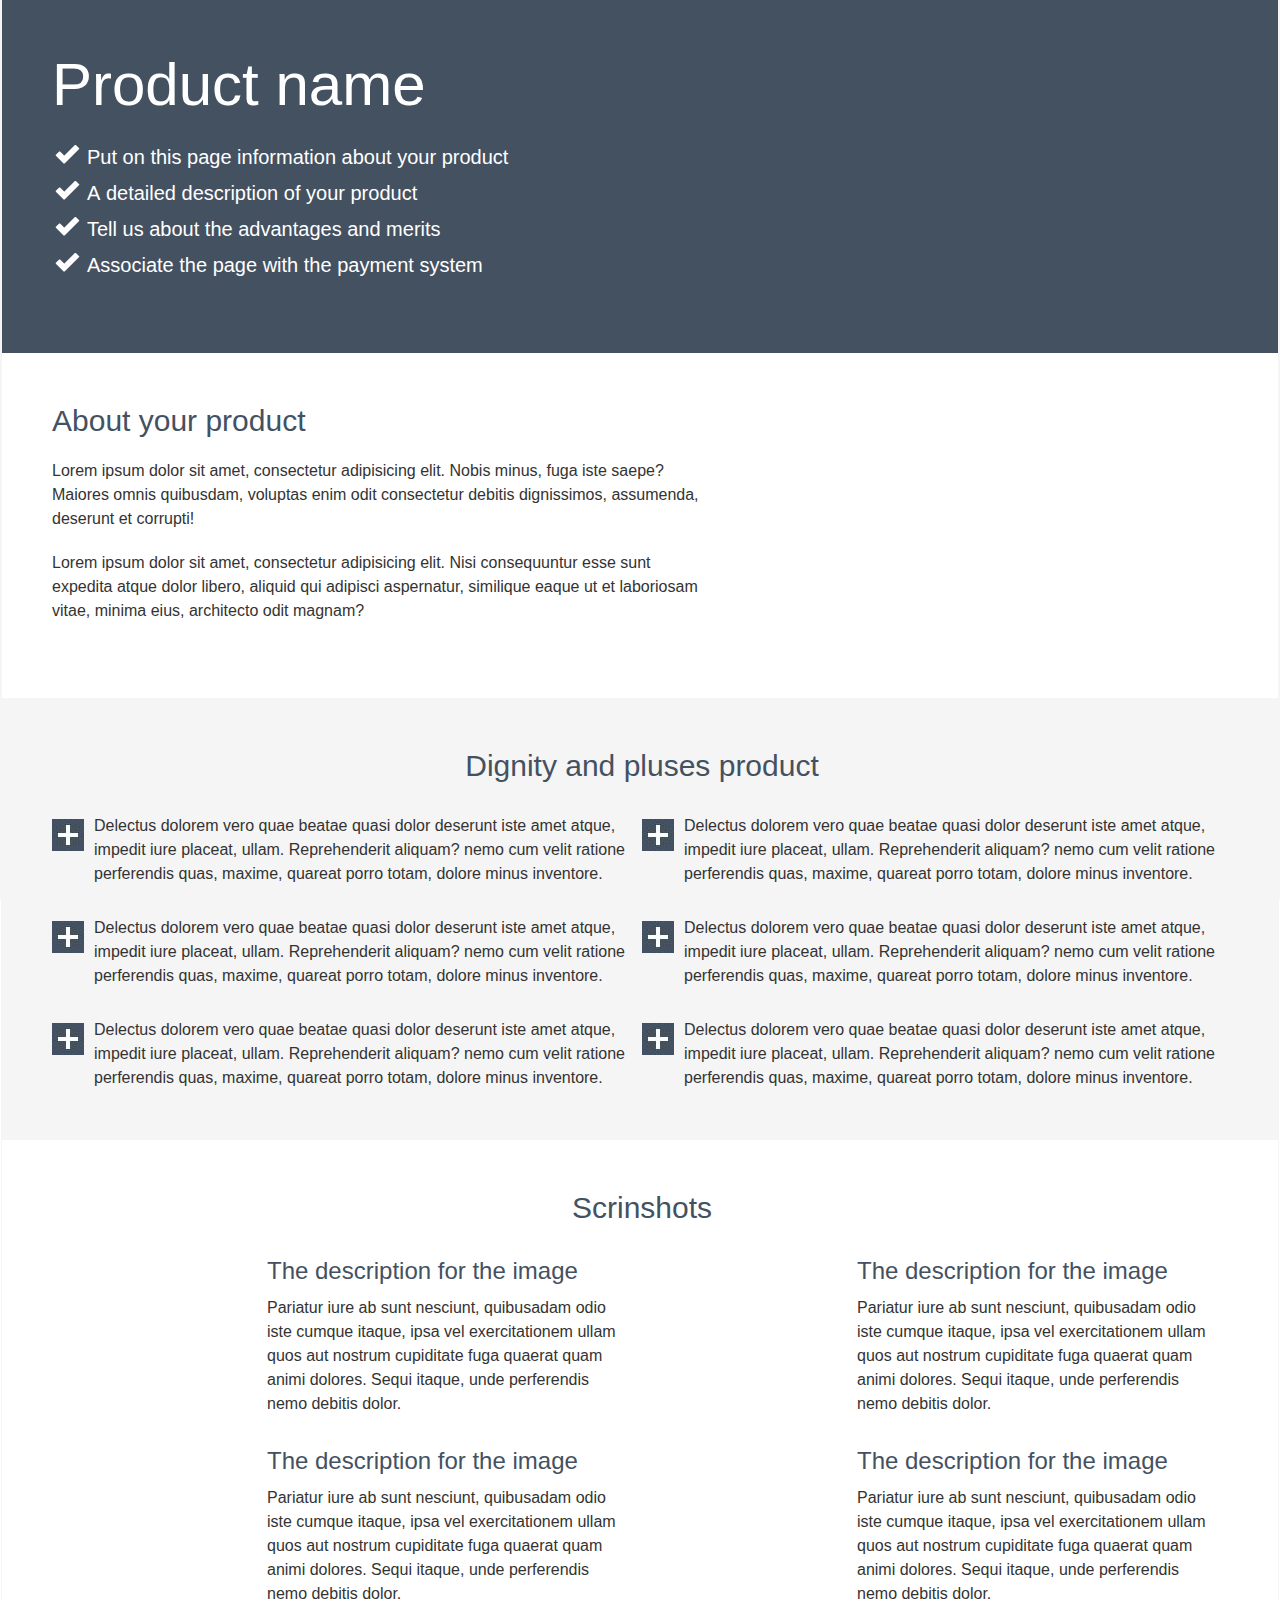
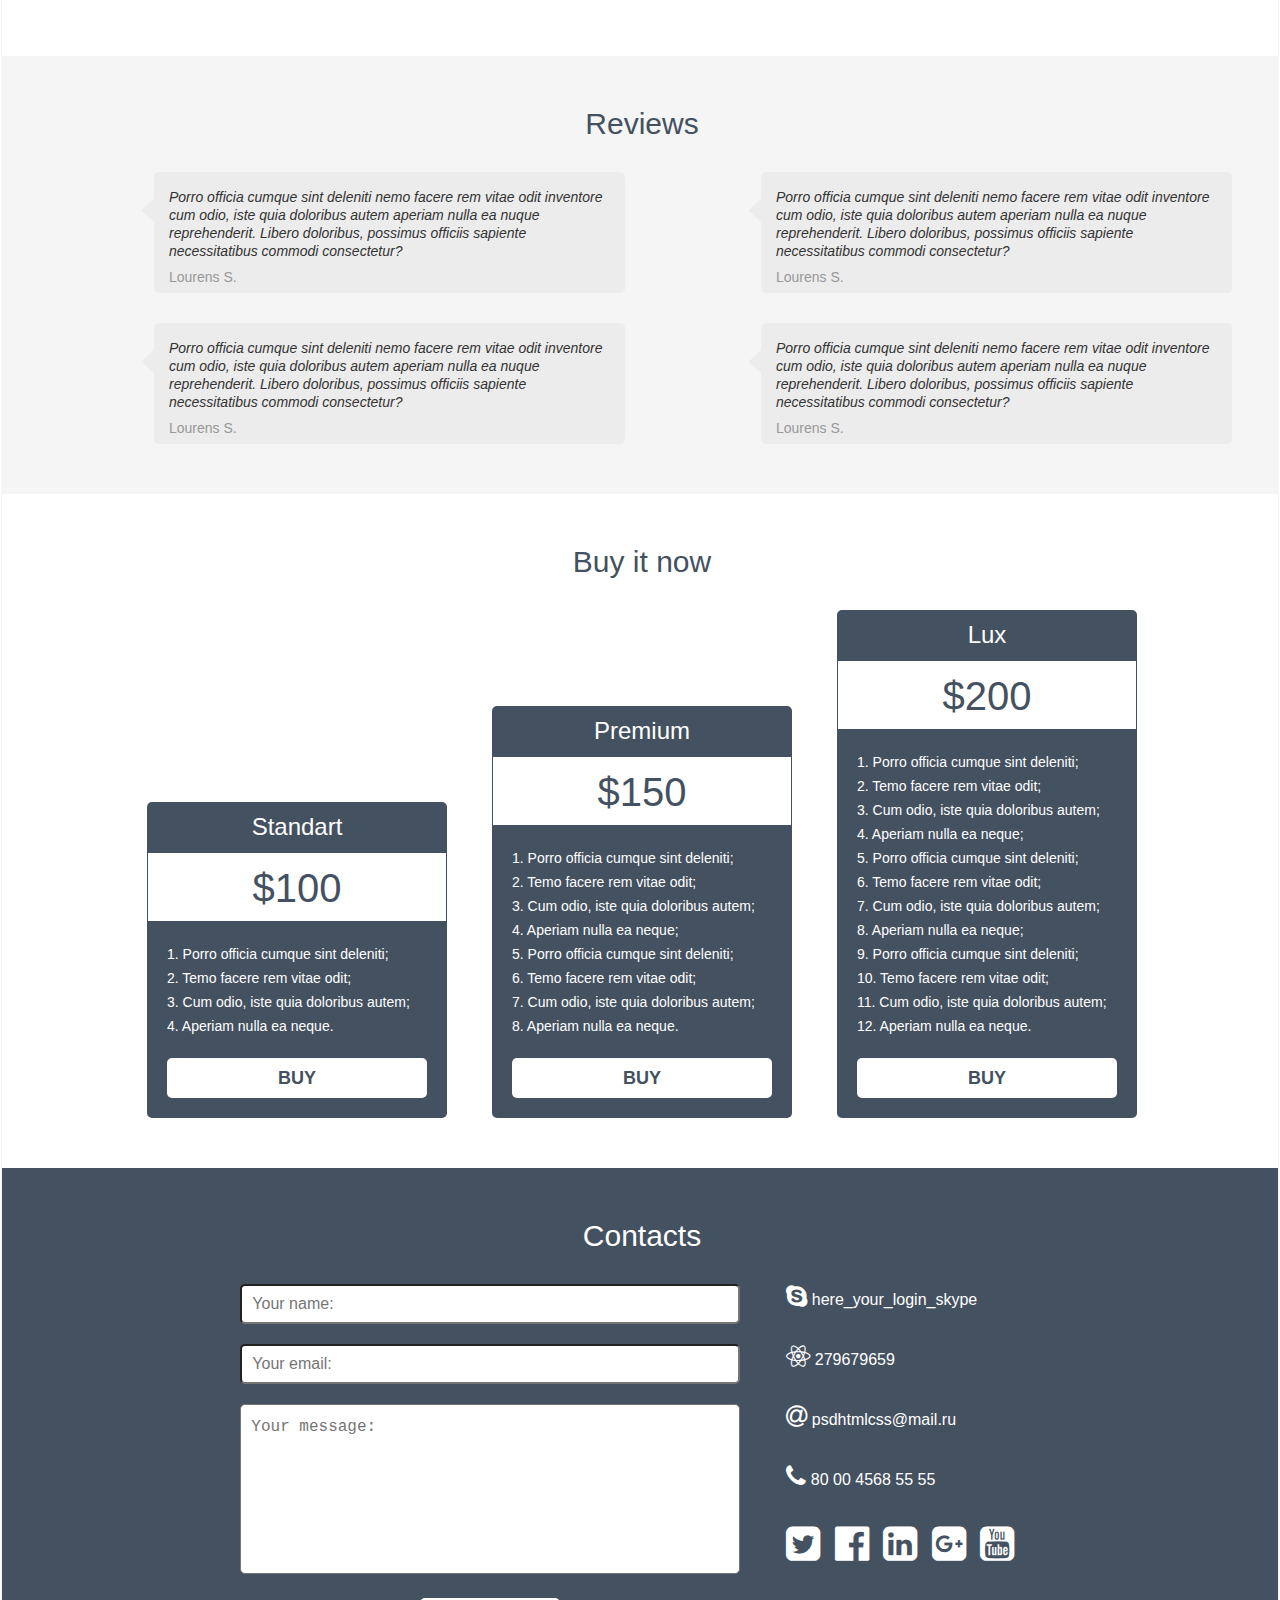
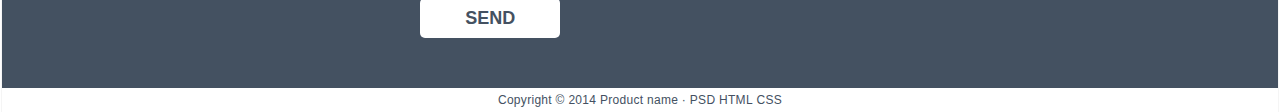
==== index.html @ ffaaa473 "Создал HTML5 документ с семантической версткой, там где считаю необходимым. Макет использовал прикре" ====
<!DOCTYPE html>
<html lang="en">

<head>
    <meta charset="UTF-8">
    <link rel="stylesheet" href="libs/bootstrap/bootstrap-grid.min.css">
    <link rel="stylesheet" href="libs/Fork-Awesome-1.1.5/css/fork-awesome.min.css">
    <link rel="stylesheet" href="css/style.css">
    <title>Product name</title>
</head>

<body>
    <header class="productName">
        <div class="container">
            <div class="row no-gutters">
                <div class="col-md-6">
                    <div class="productNameText">
                        <h1>Product name</h1>
                        <ul>
                            <li>Put on&nbsp;this page information about your product</li>
                            <li>A&nbsp;detailed description of&nbsp;your product</li>
                            <li>Tell&nbsp;us about the advantages and merits</li>
                            <li>Associate the page with the payment system</li>
                        </ul>
                    </div>
                </div>
                <div class="col-md-6">
                    <div class="productNameImg"></div>
                </div>
            </div>
        </div>
    </header>
    <main>
        <div class="aboutYourProduct">
            <div class="container">
                <div class="row no-gutters">
                    <div class="col-md-8">
                        <div class="aboutYourProductText">
                            <h2>About your product</h2>
                            <p> Lorem ipsum dolor sit amet, consectetur adipisicing elit. Nobis minus, fuga iste saepe? Maiores omnis quibusdam, voluptas enim odit consectetur debitis dignissimos, assumenda, deserunt et&nbsp;corrupti! </p>
                            <p> Lorem ipsum dolor sit amet, consectetur adipisicing elit. Nisi consequuntur esse sunt expedita atque dolor libero, aliquid qui adipisci aspernatur, similique eaque ut&nbsp;et&nbsp;laboriosam vitae, minima eius, architecto odit magnam? </p>
                        </div>
                    </div>
                    <div class="col-md-4">
                        <div class="aboutYourProductImg"> </div>
                    </div>
                </div>
            </div>
        </div>
        <div class="dignityAndPlusesProduct">
            <div class="container">
                <section>
                    <h2>Dignity and pluses product</h2>
                    <div class="row no-gutters">
                        <div class="col-md-6"> <img src="img/shape.jpg" alt="Plus">
                            <p>Delectus dolorem vero quae beatae quasi dolor deserunt iste amet atque, impedit iure placeat, ullam. Reprehenderit aliquam? nemo cum velit ratione perferendis quas, maxime, quareat porro totam, dolore minus inventore.</p>
                        </div>
                        <div class="col-md-6"> <img src="img/shape.jpg" alt="Plus">
                            <p>Delectus dolorem vero quae beatae quasi dolor deserunt iste amet atque, impedit iure placeat, ullam. Reprehenderit aliquam? nemo cum velit ratione perferendis quas, maxime, quareat porro totam, dolore minus inventore.</p>
                        </div>
                    </div>
                    <div class="row no-gutters">
                        <div class="col-md-6"> <img src="img/shape.jpg" alt="Plus">
                            <p>Delectus dolorem vero quae beatae quasi dolor deserunt iste amet atque, impedit iure placeat, ullam. Reprehenderit aliquam? nemo cum velit ratione perferendis quas, maxime, quareat porro totam, dolore minus inventore.</p>
                        </div>
                        <div class="col-md-6"> <img src="img/shape.jpg" alt="Plus">
                            <p>Delectus dolorem vero quae beatae quasi dolor deserunt iste amet atque, impedit iure placeat, ullam. Reprehenderit aliquam? nemo cum velit ratione perferendis quas, maxime, quareat porro totam, dolore minus inventore.</p>
                        </div>
                    </div>
                    <div class="row no-gutters">
                        <div class="col-md-6"> <img src="img/shape.jpg" alt="Plus">
                            <p>Delectus dolorem vero quae beatae quasi dolor deserunt iste amet atque, impedit iure placeat, ullam. Reprehenderit aliquam? nemo cum velit ratione perferendis quas, maxime, quareat porro totam, dolore minus inventore.</p>
                        </div>
                        <div class="col-md-6"> <img src="img/shape.jpg" alt="Plus">
                            <p>Delectus dolorem vero quae beatae quasi dolor deserunt iste amet atque, impedit iure placeat, ullam. Reprehenderit aliquam? nemo cum velit ratione perferendis quas, maxime, quareat porro totam, dolore minus inventore.</p>
                        </div>
                    </div>
                </section>
            </div>
        </div>
        <div class="scrinshots">
            <div class="container">
                <section>
                    <h2>Scrinshots</h2>
                    <div class="row no-gutters">
                        <div class="col-md-6">
                            <div class="scrinshotsImg"></div>
                            <div class="scrinshotsText">
                                <h3>The description for the image</h3>
                                <p>Pariatur iure ab&nbsp;sunt nesciunt, quibusadam odio iste cumque itaque, ipsa vel exercitationem ullam quos aut nostrum cupiditate fuga quaerat quam animi dolores. Sequi itaque, unde perferendis nemo debitis dolor.</p>
                            </div>
                        </div>
                        <div class="col-md-6">
                            <div class="scrinshotsImg"></div>
                            <div class="scrinshotsText">
                                <h3>The description for the image</h3>
                                <p>Pariatur iure ab&nbsp;sunt nesciunt, quibusadam odio iste cumque itaque, ipsa vel exercitationem ullam quos aut nostrum cupiditate fuga quaerat quam animi dolores. Sequi itaque, unde perferendis nemo debitis dolor.</p>
                            </div>
                        </div>
                    </div>
                    <div class="row no-gutters">
                        <div class="col-md-6">
                            <div class="scrinshotsImg"></div>
                            <div class="scrinshotsText">
                                <h3>The description for the image</h3>
                                <p>Pariatur iure ab&nbsp;sunt nesciunt, quibusadam odio iste cumque itaque, ipsa vel exercitationem ullam quos aut nostrum cupiditate fuga quaerat quam animi dolores. Sequi itaque, unde perferendis nemo debitis dolor.</p>
                            </div>
                        </div>
                        <div class="col-md-6">
                            <div class="scrinshotsImg"></div>
                            <div class="scrinshotsText">
                                <h3>The description for the image</h3>
                                <p>Pariatur iure ab&nbsp;sunt nesciunt, quibusadam odio iste cumque itaque, ipsa vel exercitationem ullam quos aut nostrum cupiditate fuga quaerat quam animi dolores. Sequi itaque, unde perferendis nemo debitis dolor.</p>
                            </div>
                        </div>
                    </div>
                </section>
            </div>
        </div>
        <div class="reviews">
            <div class="container">
                <section>
                    <h2>Reviews</h2>
                    <div class="row no-gutters">
                        <div class="col-md-6">
                            <div class="reviewsBlockLeft">
                                <div class="reviewsImg"></div>
                                <div class="reviewsText">
                                    <p>Porro officia cumque sint deleniti nemo facere rem vitae odit inventore cum odio, iste quia doloribus autem aperiam nulla ea&nbsp;nuque reprehenderit. Libero doloribus, possimus officiis sapiente necessitatibus commodi consectetur?</p>
                                    <p class="lourens">Lourens&nbsp;S.</p>
                                </div>
                            </div>
                        </div>
                        <div class="col-md-6">
                            <div class="reviewsBlockRight">
                                <div class="reviewsImg"></div>
                                <div class="reviewsText">
                                    <p>Porro officia cumque sint deleniti nemo facere rem vitae odit inventore cum odio, iste quia doloribus autem aperiam nulla ea&nbsp;nuque reprehenderit. Libero doloribus, possimus officiis sapiente necessitatibus commodi consectetur?</p>
                                    <p class="lourens">Lourens&nbsp;S.</p>
                                </div>
                            </div>
                        </div>
                    </div>
                    <div class="row no-gutters">
                        <div class="col-md-6">
                            <div class="reviewsBlockLeft">
                                <div class="reviewsImg"></div>
                                <div class="reviewsText">
                                    <p>Porro officia cumque sint deleniti nemo facere rem vitae odit inventore cum odio, iste quia doloribus autem aperiam nulla ea&nbsp;nuque reprehenderit. Libero doloribus, possimus officiis sapiente necessitatibus commodi consectetur?</p>
                                    <p class="lourens">Lourens&nbsp;S.</p>
                                </div>
                            </div>
                        </div>
                        <div class="col-md-6">
                            <div class="reviewsBlockRight">
                                <div class="reviewsImg"></div>
                                <div class="reviewsText">
                                    <p>Porro officia cumque sint deleniti nemo facere rem vitae odit inventore cum odio, iste quia doloribus autem aperiam nulla ea&nbsp;nuque reprehenderit. Libero doloribus, possimus officiis sapiente necessitatibus commodi consectetur?</p>
                                    <p class="lourens">Lourens&nbsp;S.</p>
                                </div>
                            </div>
                        </div>
                    </div>
                </section>
            </div>
        </div>
        <div class="buyItNow">
            <div class="container">
                <div class="containerMini">
                    <section>
                        <h2>Buy it&nbsp;now</h2>
                        <div class="row no-gutters">
                            <div class="col-md-4">
                                <div class="standart">
                                    <div class="headerBuy">Standart</div>
                                    <div class="dollarBuy">$100</div>
                                    <div class="footerBuy">
                                        <ul>
                                            <li>1. Porro officia cumque sint deleniti;</li>
                                            <li>2. Temo facere rem vitae odit;</li>
                                            <li>3. Cum odio, iste quia doloribus autem;</li>
                                            <li>4. Aperiam nulla ea&nbsp;neque.</li>
                                        </ul> <a href="#" class="buttonBuy">BUY</a> </div>
                                </div>
                            </div>
                            <div class="col-md-4">
                                <div class="premium">
                                    <div class="headerBuy">Premium</div>
                                    <div class="dollarBuy">$150</div>
                                    <div class="footerBuy">
                                        <ul>
                                            <li>1. Porro officia cumque sint deleniti;</li>
                                            <li>2. Temo facere rem vitae odit;</li>
                                            <li>3. Cum odio, iste quia doloribus autem;</li>
                                            <li>4. Aperiam nulla ea&nbsp;neque;</li>
                                            <li>5. Porro officia cumque sint deleniti;</li>
                                            <li>6. Temo facere rem vitae odit;</li>
                                            <li>7. Cum odio, iste quia doloribus autem;</li>
                                            <li>8. Aperiam nulla ea&nbsp;neque.</li>
                                        </ul> <a href="#" class="buttonBuy">BUY</a> </div>
                                </div>
                            </div>
                            <div class="col-md-4">
                                <div class="lux">
                                    <div class="headerBuy">Lux</div>
                                    <div class="dollarBuy">$200</div>
                                    <div class="footerBuy">
                                        <ul>
                                            <li>1. Porro officia cumque sint deleniti;</li>
                                            <li>2. Temo facere rem vitae odit;</li>
                                            <li>3. Cum odio, iste quia doloribus autem;</li>
                                            <li>4. Aperiam nulla ea&nbsp;neque;</li>
                                            <li>5. Porro officia cumque sint deleniti;</li>
                                            <li>6. Temo facere rem vitae odit;</li>
                                            <li>7. Cum odio, iste quia doloribus autem;</li>
                                            <li>8. Aperiam nulla ea&nbsp;neque;</li>
                                            <li>9. Porro officia cumque sint deleniti;</li>
                                            <li>10. Temo facere rem vitae odit;</li>
                                            <li>11. Cum odio, iste quia doloribus autem;</li>
                                            <li>12. Aperiam nulla ea&nbsp;neque.</li>
                                        </ul> <a href="#" class="buttonBuy">BUY</a> </div>
                                </div>
                            </div>
                        </div>
                    </section>
                </div>
            </div>
        </div>
    </main>
    <div class="contacts">
        <div class="container">
            <section>
                <h2>Contacts</h2>
                <div class="row no-gutters">
                    <div class="col-md-7">
                        <form action="#" class="feedback">
                            <label>
                                <input type="text" placeholder="Your name:"> </label>
                            <br>
                            <label>
                                <input type="text" placeholder="Your email:"> </label>
                            <br>
                            <label>
                                <textarea placeholder="Your message:"></textarea>
                                <br> </label> <a href="#" class="buttonSend">SEND</a> </form>
                    </div>
                    <div class="col-md-5">
                        <ul>
                            <li><a href="#"><i class="fa fa-skype" aria-hidden="true"></i> here_your_login_skype</a></li>
                            <li><a href="#"><i class="fa fa-react" aria-hidden="true"></i> 279679659</a></li>
                            <li><a href="#"><i class="fa fa-at" aria-hidden="true"></i> psdhtmlcss@mail.ru</a></li>
                            <li><a href="#"><i class="fa fa-phone" aria-hidden="true"></i> 80 00 4568 55 55</a></li>
                        </ul>
                        <div class="social"> <a href="#" class="twitter"><i class="fa fa-twitter-square" aria-hidden="true"></i></a> <a href="#" class="facebook"><i class="fa fa-facebook-official" aria-hidden="true"></i></a> <a href="#" class="linkedin"><i class="fa fa-linkedin-square" aria-hidden="true"></i></a> <a href="#" class="google"><i class="fa fa-google-plus-square" aria-hidden="true"></i></a> <a href="#" class="youtube"><i class="fa fa-youtube-square" aria-hidden="true"></i></a></div>
                    </div>
                </div>
            </section>
        </div>
    </div>
    <footer>
        <p>Copyright &copy;&nbsp;2014 Product name &middot; PSD HTML&nbsp;CSS</p>
    </footer>
</body>

</html>
---- libs/Fork-Awesome-1.1.5/css/fork-awesome.min.css ----
/*!
Fork Awesome 1.1.5
License - http://forkawesome.github.io/Fork-Awesome/license

Copyright 2018 Dave Gandy & Fork Awesome

Permission is hereby granted, free of charge, to any person obtaining a copy of this software and associated documentation files (the "Software"), to deal in the Software without restriction, including without limitation the rights to use, copy, modify, merge, publish, distribute, sublicense, and/or sell copies of the Software, and to permit persons to whom the Software is furnished to do so, subject to the following conditions:

The above copyright notice and this permission notice shall be included in all copies or substantial portions of the Software.

THE SOFTWARE IS PROVIDED "AS IS", WITHOUT WARRANTY OF ANY KIND, EXPRESS OR IMPLIED, INCLUDING BUT NOT LIMITED TO THE WARRANTIES OF MERCHANTABILITY, FITNESS FOR A PARTICULAR PURPOSE AND NONINFRINGEMENT. IN NO EVENT SHALL THE AUTHORS OR COPYRIGHT HOLDERS BE LIABLE FOR ANY CLAIM, DAMAGES OR OTHER LIABILITY, WHETHER IN AN ACTION OF CONTRACT, TORT OR OTHERWISE, ARISING FROM, OUT OF OR IN CONNECTION WITH THE SOFTWARE OR THE USE OR OTHER DEALINGS IN THE SOFTWARE.
 */@font-face{font-family:ForkAwesome;src:url(../fonts/forkawesome-webfont.eot?v=1.1.5);src:url(../fonts/forkawesome-webfont.eot?#iefix&v=1.1.5) format('embedded-opentype'),url(../fonts/forkawesome-webfont.woff2?v=1.1.5) format('woff2'),url(../fonts/forkawesome-webfont.woff?v=1.1.5) format('woff'),url(../fonts/forkawesome-webfont.ttf?v=1.1.5) format('truetype'),url(../fonts/forkawesome-webfont.svg?v=1.1.5#forkawesomeregular) format('svg');font-weight:400;font-style:normal}.fa{display:inline-block;font:normal normal normal 14px/1 ForkAwesome;font-size:inherit;text-rendering:auto;-webkit-font-smoothing:antialiased;-moz-osx-font-smoothing:grayscale}.fa-lg{font-size:1.33333333em;line-height:.75em;vertical-align:-15%}.fa-2x{font-size:2em}.fa-3x{font-size:3em}.fa-4x{font-size:4em}.fa-5x{font-size:5em}.fa-fw{width:1.28571429em;text-align:center}.fa-ul{padding-left:0;margin-left:2.14285714em;list-style-type:none}.fa-ul>li{position:relative}.fa-li{position:absolute;left:-2.14285714em;width:2.14285714em;top:.14285714em;text-align:center}.fa-li.fa-lg{left:-1.85714286em}.fa-border{padding:.2em .25em .15em;border:solid .08em #eee;border-radius:.1em}.fa-pull-left{float:left}.fa-pull-right{float:right}.fa.fa-pull-left{margin-right:.3em}.fa.fa-pull-right{margin-left:.3em}.pull-right{float:right}.pull-left{float:left}.fa.pull-left{margin-right:.3em}.fa.pull-right{margin-left:.3em}.fa-spin{-webkit-animation:fa-spin 2s infinite linear;animation:fa-spin 2s infinite linear}.fa-pulse{-webkit-animation:fa-spin 1s infinite steps(8);animation:fa-spin 1s infinite steps(8)}@-webkit-keyframes fa-spin{0%{-webkit-transform:rotate(0);transform:rotate(0)}100%{-webkit-transform:rotate(359deg);transform:rotate(359deg)}}@keyframes fa-spin{0%{-webkit-transform:rotate(0);transform:rotate(0)}100%{-webkit-transform:rotate(359deg);transform:rotate(359deg)}}.fa-rotate-90{-ms-filter:"progid:DXImageTransform.Microsoft.BasicImage(rotation=1)";-webkit-transform:rotate(90deg);-ms-transform:rotate(90deg);transform:rotate(90deg)}.fa-rotate-180{-ms-filter:"progid:DXImageTransform.Microsoft.BasicImage(rotation=2)";-webkit-transform:rotate(180deg);-ms-transform:rotate(180deg);transform:rotate(180deg)}.fa-rotate-270{-ms-filter:"progid:DXImageTransform.Microsoft.BasicImage(rotation=3)";-webkit-transform:rotate(270deg);-ms-transform:rotate(270deg);transform:rotate(270deg)}.fa-flip-horizontal{-ms-filter:"progid:DXImageTransform.Microsoft.BasicImage(rotation=0, mirror=1)";-webkit-transform:scale(-1,1);-ms-transform:scale(-1,1);transform:scale(-1,1)}.fa-flip-vertical{-ms-filter:"progid:DXImageTransform.Microsoft.BasicImage(rotation=2, mirror=1)";-webkit-transform:scale(1,-1);-ms-transform:scale(1,-1);transform:scale(1,-1)}:root .fa-flip-horizontal,:root .fa-flip-vertical,:root .fa-rotate-180,:root .fa-rotate-270,:root .fa-rotate-90{filter:none}.fa-stack{position:relative;display:inline-block;width:2em;height:2em;line-height:2em;vertical-align:middle}.fa-stack-1x,.fa-stack-2x{position:absolute;left:0;width:100%;text-align:center}.fa-stack-1x{line-height:inherit}.fa-stack-2x{font-size:2em}.fa-inverse{color:#fff}.fa-glass:before{content:"\f000"}.fa-music:before{content:"\f001"}.fa-search:before{content:"\f002"}.fa-envelope-o:before{content:"\f003"}.fa-heart:before{content:"\f004"}.fa-star:before{content:"\f005"}.fa-star-o:before{content:"\f006"}.fa-user:before{content:"\f007"}.fa-film:before{content:"\f008"}.fa-th-large:before{content:"\f009"}.fa-th:before{content:"\f00a"}.fa-th-list:before{content:"\f00b"}.fa-check:before{content:"\f00c"}.fa-close:before,.fa-remove:before,.fa-times:before{content:"\f00d"}.fa-search-plus:before{content:"\f00e"}.fa-search-minus:before{content:"\f010"}.fa-power-off:before{content:"\f011"}.fa-signal:before{content:"\f012"}.fa-cog:before,.fa-gear:before{content:"\f013"}.fa-trash-o:before{content:"\f014"}.fa-home:before{content:"\f015"}.fa-file-o:before{content:"\f016"}.fa-clock-o:before{content:"\f017"}.fa-road:before{content:"\f018"}.fa-download:before{content:"\f019"}.fa-arrow-circle-o-down:before{content:"\f01a"}.fa-arrow-circle-o-up:before{content:"\f01b"}.fa-inbox:before{content:"\f01c"}.fa-play-circle-o:before{content:"\f01d"}.fa-repeat:before,.fa-rotate-right:before{content:"\f01e"}.fa-refresh:before,.fa-sync:before{content:"\f021"}.fa-list-alt:before{content:"\f022"}.fa-lock:before{content:"\f023"}.fa-flag:before{content:"\f024"}.fa-headphones:before{content:"\f025"}.fa-volume-off:before{content:"\f026"}.fa-volume-down:before{content:"\f027"}.fa-volume-up:before{content:"\f028"}.fa-qrcode:before{content:"\f029"}.fa-barcode:before{content:"\f02a"}.fa-tag:before{content:"\f02b"}.fa-tags:before{content:"\f02c"}.fa-book:before{content:"\f02d"}.fa-bookmark:before{content:"\f02e"}.fa-print:before{content:"\f02f"}.fa-camera:before{content:"\f030"}.fa-font:before{content:"\f031"}.fa-bold:before{content:"\f032"}.fa-italic:before{content:"\f033"}.fa-text-height:before{content:"\f034"}.fa-text-width:before{content:"\f035"}.fa-align-left:before{content:"\f036"}.fa-align-center:before{content:"\f037"}.fa-align-right:before{content:"\f038"}.fa-align-justify:before{content:"\f039"}.fa-list:before{content:"\f03a"}.fa-dedent:before,.fa-outdent:before{content:"\f03b"}.fa-indent:before{content:"\f03c"}.fa-video-camera:before,.fa-video:before{content:"\f03d"}.fa-image:before,.fa-photo:before,.fa-picture-o:before{content:"\f03e"}.fa-pencil:before{content:"\f040"}.fa-map-marker:before{content:"\f041"}.fa-adjust:before{content:"\f042"}.fa-tint:before{content:"\f043"}.fa-edit:before,.fa-pencil-square-o:before{content:"\f044"}.fa-share-square-o:before{content:"\f045"}.fa-check-square-o:before{content:"\f046"}.fa-arrows:before{content:"\f047"}.fa-step-backward:before{content:"\f048"}.fa-fast-backward:before{content:"\f049"}.fa-backward:before{content:"\f04a"}.fa-play:before{content:"\f04b"}.fa-pause:before{content:"\f04c"}.fa-stop:before{content:"\f04d"}.fa-forward:before{content:"\f04e"}.fa-fast-forward:before{content:"\f050"}.fa-step-forward:before{content:"\f051"}.fa-eject:before{content:"\f052"}.fa-chevron-left:before{content:"\f053"}.fa-chevron-right:before{content:"\f054"}.fa-plus-circle:before{content:"\f055"}.fa-minus-circle:before{content:"\f056"}.fa-times-circle:before{content:"\f057"}.fa-check-circle:before{content:"\f058"}.fa-question-circle:before{content:"\f059"}.fa-info-circle:before{content:"\f05a"}.fa-crosshairs:before{content:"\f05b"}.fa-times-circle-o:before{content:"\f05c"}.fa-check-circle-o:before{content:"\f05d"}.fa-ban:before{content:"\f05e"}.fa-arrow-left:before{content:"\f060"}.fa-arrow-right:before{content:"\f061"}.fa-arrow-up:before{content:"\f062"}.fa-arrow-down:before{content:"\f063"}.fa-mail-forward:before,.fa-share:before{content:"\f064"}.fa-expand:before{content:"\f065"}.fa-compress:before{content:"\f066"}.fa-plus:before{content:"\f067"}.fa-minus:before{content:"\f068"}.fa-asterisk:before{content:"\f069"}.fa-exclamation-circle:before{content:"\f06a"}.fa-gift:before{content:"\f06b"}.fa-leaf:before{content:"\f06c"}.fa-fire:before{content:"\f06d"}.fa-eye:before{content:"\f06e"}.fa-eye-slash:before{content:"\f070"}.fa-exclamation-triangle:before,.fa-warning:before{content:"\f071"}.fa-plane:before{content:"\f072"}.fa-calendar:before{content:"\f073"}.fa-random:before{content:"\f074"}.fa-comment:before{content:"\f075"}.fa-magnet:before{content:"\f076"}.fa-chevron-up:before{content:"\f077"}.fa-chevron-down:before{content:"\f078"}.fa-retweet:before{content:"\f079"}.fa-shopping-cart:before{content:"\f07a"}.fa-folder:before{content:"\f07b"}.fa-folder-open:before{content:"\f07c"}.fa-arrows-v:before{content:"\f07d"}.fa-arrows-h:before{content:"\f07e"}.fa-bar-chart-o:before,.fa-bar-chart:before{content:"\f080"}.fa-twitter-square:before{content:"\f081"}.fa-facebook-square:before{content:"\f082"}.fa-camera-retro:before{content:"\f083"}.fa-key:before{content:"\f084"}.fa-cogs:before,.fa-gears:before{content:"\f085"}.fa-comments:before{content:"\f086"}.fa-thumbs-o-up:before{content:"\f087"}.fa-thumbs-o-down:before{content:"\f088"}.fa-star-half:before{content:"\f089"}.fa-heart-o:before{content:"\f08a"}.fa-sign-out:before{content:"\f08b"}.fa-linkedin-square:before{content:"\f08c"}.fa-thumb-tack:before{content:"\f08d"}.fa-external-link:before{content:"\f08e"}.fa-sign-in:before{content:"\f090"}.fa-trophy:before{content:"\f091"}.fa-github-square:before{content:"\f092"}.fa-upload:before{content:"\f093"}.fa-lemon-o:before{content:"\f094"}.fa-phone:before{content:"\f095"}.fa-square-o:before{content:"\f096"}.fa-bookmark-o:before{content:"\f097"}.fa-phone-square:before{content:"\f098"}.fa-twitter:before{content:"\f099"}.fa-facebook-f:before,.fa-facebook:before{content:"\f09a"}.fa-github:before{content:"\f09b"}.fa-unlock:before{content:"\f09c"}.fa-credit-card:before{content:"\f09d"}.fa-feed:before,.fa-rss:before{content:"\f09e"}.fa-hdd-o:before{content:"\f0a0"}.fa-bullhorn:before{content:"\f0a1"}.fa-bell-o:before{content:"\f0f3"}.fa-certificate:before{content:"\f0a3"}.fa-hand-o-right:before{content:"\f0a4"}.fa-hand-o-left:before{content:"\f0a5"}.fa-hand-o-up:before{content:"\f0a6"}.fa-hand-o-down:before{content:"\f0a7"}.fa-arrow-circle-left:before{content:"\f0a8"}.fa-arrow-circle-right:before{content:"\f0a9"}.fa-arrow-circle-up:before{content:"\f0aa"}.fa-arrow-circle-down:before{content:"\f0ab"}.fa-globe:before{content:"\f0ac"}.fa-globe-e:before{content:"\f304"}.fa-globe-w:before{content:"\f305"}.fa-wrench:before{content:"\f0ad"}.fa-tasks:before{content:"\f0ae"}.fa-filter:before{content:"\f0b0"}.fa-briefcase:before{content:"\f0b1"}.fa-arrows-alt:before{content:"\f0b2"}.fa-community:before,.fa-group:before,.fa-users:before{content:"\f0c0"}.fa-chain:before,.fa-link:before{content:"\f0c1"}.fa-cloud:before{content:"\f0c2"}.fa-flask:before{content:"\f0c3"}.fa-cut:before,.fa-scissors:before{content:"\f0c4"}.fa-copy:before,.fa-files-o:before{content:"\f0c5"}.fa-paperclip:before{content:"\f0c6"}.fa-floppy-o:before,.fa-save:before{content:"\f0c7"}.fa-square:before{content:"\f0c8"}.fa-bars:before,.fa-navicon:before,.fa-reorder:before{content:"\f0c9"}.fa-list-ul:before{content:"\f0ca"}.fa-list-ol:before{content:"\f0cb"}.fa-strikethrough:before{content:"\f0cc"}.fa-underline:before{content:"\f0cd"}.fa-table:before{content:"\f0ce"}.fa-magic:before{content:"\f0d0"}.fa-truck:before{content:"\f0d1"}.fa-pinterest:before{content:"\f0d2"}.fa-pinterest-square:before{content:"\f0d3"}.fa-google-plus-square:before{content:"\f0d4"}.fa-google-plus-g:before,.fa-google-plus:before{content:"\f0d5"}.fa-money:before{content:"\f0d6"}.fa-caret-down:before{content:"\f0d7"}.fa-caret-up:before{content:"\f0d8"}.fa-caret-left:before{content:"\f0d9"}.fa-caret-right:before{content:"\f0da"}.fa-columns:before{content:"\f0db"}.fa-sort:before,.fa-unsorted:before{content:"\f0dc"}.fa-sort-desc:before,.fa-sort-down:before{content:"\f0dd"}.fa-sort-asc:before,.fa-sort-up:before{content:"\f0de"}.fa-envelope:before{content:"\f0e0"}.fa-linkedin:before{content:"\f0e1"}.fa-rotate-left:before,.fa-undo:before{content:"\f0e2"}.fa-gavel:before,.fa-legal:before{content:"\f0e3"}.fa-dashboard:before,.fa-tachometer:before{content:"\f0e4"}.fa-comment-o:before{content:"\f0e5"}.fa-comments-o:before{content:"\f0e6"}.fa-bolt:before,.fa-flash:before{content:"\f0e7"}.fa-sitemap:before{content:"\f0e8"}.fa-umbrella:before{content:"\f0e9"}.fa-clipboard:before,.fa-paste:before{content:"\f0ea"}.fa-lightbulb-o:before{content:"\f0eb"}.fa-exchange:before{content:"\f0ec"}.fa-cloud-download:before{content:"\f0ed"}.fa-cloud-upload:before{content:"\f0ee"}.fa-user-md:before{content:"\f0f0"}.fa-stethoscope:before{content:"\f0f1"}.fa-suitcase:before{content:"\f0f2"}.fa-bell:before{content:"\f0a2"}.fa-coffee:before{content:"\f0f4"}.fa-cutlery:before,.fa-utensils:before{content:"\f0f5"}.fa-file-text-o:before{content:"\f0f6"}.fa-building-o:before{content:"\f0f7"}.fa-hospital-o:before{content:"\f0f8"}.fa-ambulance:before{content:"\f0f9"}.fa-medkit:before{content:"\f0fa"}.fa-fighter-jet:before{content:"\f0fb"}.fa-beer:before{content:"\f0fc"}.fa-h-square:before{content:"\f0fd"}.fa-plus-square:before{content:"\f0fe"}.fa-angle-double-left:before{content:"\f100"}.fa-angle-double-right:before{content:"\f101"}.fa-angle-double-up:before{content:"\f102"}.fa-angle-double-down:before{content:"\f103"}.fa-angle-left:before{content:"\f104"}.fa-angle-right:before{content:"\f105"}.fa-angle-up:before{content:"\f106"}.fa-angle-down:before{content:"\f107"}.fa-desktop:before{content:"\f108"}.fa-laptop:before{content:"\f109"}.fa-tablet:before{content:"\f10a"}.fa-mobile-phone:before,.fa-mobile:before{content:"\f10b"}.fa-circle-o:before{content:"\f10c"}.fa-quote-left:before{content:"\f10d"}.fa-quote-right:before{content:"\f10e"}.fa-spinner:before{content:"\f110"}.fa-circle:before{content:"\f111"}.fa-mail-reply:before,.fa-reply:before{content:"\f112"}.fa-github-alt:before{content:"\f113"}.fa-folder-o:before{content:"\f114"}.fa-folder-open-o:before{content:"\f115"}.fa-smile-o:before{content:"\f118"}.fa-frown-o:before{content:"\f119"}.fa-meh-o:before{content:"\f11a"}.fa-gamepad:before{content:"\f11b"}.fa-keyboard-o:before{content:"\f11c"}.fa-flag-o:before{content:"\f11d"}.fa-flag-checkered:before{content:"\f11e"}.fa-terminal:before{content:"\f120"}.fa-code:before{content:"\f121"}.fa-mail-reply-all:before,.fa-reply-all:before{content:"\f122"}.fa-star-half-empty:before,.fa-star-half-full:before,.fa-star-half-o:before{content:"\f123"}.fa-location-arrow:before{content:"\f124"}.fa-crop:before{content:"\f125"}.fa-code-fork:before{content:"\f126"}.fa-chain-broken:before,.fa-unlink:before{content:"\f127"}.fa-question:before{content:"\f128"}.fa-info:before{content:"\f129"}.fa-exclamation:before{content:"\f12a"}.fa-superscript:before{content:"\f12b"}.fa-subscript:before{content:"\f12c"}.fa-eraser:before{content:"\f12d"}.fa-puzzle-piece:before{content:"\f12e"}.fa-microphone:before{content:"\f130"}.fa-microphone-slash:before{content:"\f131"}.fa-shield:before{content:"\f132"}.fa-calendar-o:before{content:"\f133"}.fa-fire-extinguisher:before{content:"\f134"}.fa-rocket:before{content:"\f135"}.fa-maxcdn:before{content:"\f136"}.fa-chevron-circle-left:before{content:"\f137"}.fa-chevron-circle-right:before{content:"\f138"}.fa-chevron-circle-up:before{content:"\f139"}.fa-chevron-circle-down:before{content:"\f13a"}.fa-html5:before{content:"\f13b"}.fa-css3:before{content:"\f13c"}.fa-anchor:before{content:"\f13d"}.fa-unlock-alt:before{content:"\f13e"}.fa-bullseye:before{content:"\f140"}.fa-ellipsis-h:before{content:"\f141"}.fa-ellipsis-v:before{content:"\f142"}.fa-rss-square:before{content:"\f143"}.fa-play-circle:before{content:"\f144"}.fa-ticket:before{content:"\f145"}.fa-minus-square:before{content:"\f146"}.fa-minus-square-o:before{content:"\f147"}.fa-level-up:before{content:"\f148"}.fa-level-down:before{content:"\f149"}.fa-check-square:before{content:"\f14a"}.fa-pencil-square:before{content:"\f14b"}.fa-external-link-square:before{content:"\f14c"}.fa-share-square:before{content:"\f14d"}.fa-compass:before{content:"\f14e"}.fa-caret-square-o-down:before,.fa-toggle-down:before{content:"\f150"}.fa-caret-square-o-up:before,.fa-toggle-up:before{content:"\f151"}.fa-caret-square-o-right:before,.fa-toggle-right:before{content:"\f152"}.fa-eur:before,.fa-euro:before{content:"\f153"}.fa-gbp:before,.fa-pound:before{content:"\f154"}.fa-dollar:before,.fa-usd:before{content:"\f155"}.fa-inr:before,.fa-rupee:before{content:"\f156"}.fa-cny:before,.fa-jpy:before,.fa-rmb:before,.fa-yen:before{content:"\f157"}.fa-rouble:before,.fa-rub:before,.fa-ruble:before{content:"\f158"}.fa-krw:before,.fa-won:before{content:"\f159"}.fa-bitcoin:before,.fa-btc:before{content:"\f15a"}.fa-file:before{content:"\f15b"}.fa-file-text:before{content:"\f15c"}.fa-sort-alpha-asc:before,.fa-sort-alpha-down:before{content:"\f15d"}.fa-sort-alpha-desc:before,.fa-sort-alpha-up:before{content:"\f15e"}.fa-sort-amount-asc:before,.fa-sort-amount-down:before{content:"\f160"}.fa-sort-amount-desc:before,.fa-sort-amount-up:before{content:"\f161"}.fa-sort-numeric-asc:before,.fa-sort-numeric-down:before{content:"\f162"}.fa-sort-numeric-desc:before,.fa-sort-numeric-up:before{content:"\f163"}.fa-thumbs-up:before{content:"\f164"}.fa-thumbs-down:before{content:"\f165"}.fa-youtube-square:before{content:"\f166"}.fa-youtube:before{content:"\f167"}.fa-xing:before{content:"\f168"}.fa-xing-square:before{content:"\f169"}.fa-youtube-play:before{content:"\f16a"}.fa-dropbox:before{content:"\f16b"}.fa-stack-overflow:before{content:"\f16c"}.fa-instagram:before{content:"\f16d"}.fa-flickr:before{content:"\f16e"}.fa-adn:before{content:"\f170"}.fa-bitbucket:before{content:"\f171"}.fa-bitbucket-square:before{content:"\f172"}.fa-tumblr:before{content:"\f173"}.fa-tumblr-square:before{content:"\f174"}.fa-long-arrow-down:before{content:"\f175"}.fa-long-arrow-up:before{content:"\f176"}.fa-long-arrow-left:before{content:"\f177"}.fa-long-arrow-right:before{content:"\f178"}.fa-apple:before{content:"\f179"}.fa-windows:before{content:"\f17a"}.fa-android:before{content:"\f17b"}.fa-linux:before{content:"\f17c"}.fa-dribbble:before{content:"\f17d"}.fa-skype:before{content:"\f17e"}.fa-foursquare:before{content:"\f180"}.fa-trello:before{content:"\f181"}.fa-female:before{content:"\f182"}.fa-male:before{content:"\f183"}.fa-gittip:before,.fa-gratipay:before{content:"\f184"}.fa-sun-o:before{content:"\f185"}.fa-moon-o:before{content:"\f186"}.fa-archive:before{content:"\f187"}.fa-bug:before{content:"\f188"}.fa-vk:before{content:"\f189"}.fa-weibo:before{content:"\f18a"}.fa-renren:before{content:"\f18b"}.fa-pagelines:before{content:"\f18c"}.fa-stack-exchange:before{content:"\f18d"}.fa-arrow-circle-o-right:before{content:"\f18e"}.fa-arrow-circle-o-left:before{content:"\f190"}.fa-caret-square-o-left:before,.fa-toggle-left:before{content:"\f191"}.fa-dot-circle-o:before{content:"\f192"}.fa-wheelchair:before{content:"\f193"}.fa-vimeo-square:before{content:"\f194"}.fa-try:before,.fa-turkish-lira:before{content:"\f195"}.fa-plus-square-o:before{content:"\f196"}.fa-space-shuttle:before{content:"\f197"}.fa-slack:before{content:"\f198"}.fa-envelope-square:before{content:"\f199"}.fa-wordpress:before{content:"\f19a"}.fa-openid:before{content:"\f19b"}.fa-bank:before,.fa-institution:before,.fa-university:before{content:"\f19c"}.fa-graduation-cap:before,.fa-mortar-board:before{content:"\f19d"}.fa-yahoo:before{content:"\f19e"}.fa-google:before{content:"\f1a0"}.fa-reddit:before{content:"\f1a1"}.fa-reddit-square:before{content:"\f1a2"}.fa-stumbleupon-circle:before{content:"\f1a3"}.fa-stumbleupon:before{content:"\f1a4"}.fa-delicious:before{content:"\f1a5"}.fa-digg:before{content:"\f1a6"}.fa-drupal:before{content:"\f1a9"}.fa-joomla:before{content:"\f1aa"}.fa-language:before{content:"\f1ab"}.fa-fax:before{content:"\f1ac"}.fa-building:before{content:"\f1ad"}.fa-child:before{content:"\f1ae"}.fa-paw:before{content:"\f1b0"}.fa-spoon:before,.fa-utensil-spoon:before{content:"\f1b1"}.fa-cube:before{content:"\f1b2"}.fa-cubes:before{content:"\f1b3"}.fa-behance:before{content:"\f1b4"}.fa-behance-square:before{content:"\f1b5"}.fa-steam:before{content:"\f1b6"}.fa-steam-square:before{content:"\f1b7"}.fa-recycle:before{content:"\f1b8"}.fa-automobile:before,.fa-car:before{content:"\f1b9"}.fa-cab:before,.fa-taxi:before{content:"\f1ba"}.fa-tree:before{content:"\f1bb"}.fa-spotify:before{content:"\f1bc"}.fa-deviantart:before{content:"\f1bd"}.fa-soundcloud:before{content:"\f1be"}.fa-database:before{content:"\f1c0"}.fa-file-pdf-o:before{content:"\f1c1"}.fa-file-word-o:before{content:"\f1c2"}.fa-file-excel-o:before{content:"\f1c3"}.fa-file-powerpoint-o:before{content:"\f1c4"}.fa-file-image-o:before,.fa-file-photo-o:before,.fa-file-picture-o:before{content:"\f1c5"}.fa-file-archive-o:before,.fa-file-zip-o:before{content:"\f1c6"}.fa-file-audio-o:before,.fa-file-sound-o:before{content:"\f1c7"}.fa-file-movie-o:before,.fa-file-video-o:before{content:"\f1c8"}.fa-file-code-o:before{content:"\f1c9"}.fa-vine:before{content:"\f1ca"}.fa-codepen:before{content:"\f1cb"}.fa-jsfiddle:before{content:"\f1cc"}.fa-life-bouy:before,.fa-life-buoy:before,.fa-life-ring:before,.fa-life-saver:before,.fa-support:before{content:"\f1cd"}.fa-circle-o-notch:before{content:"\f1ce"}.fa-ra:before,.fa-rebel:before,.fa-resistance:before{content:"\f1d0"}.fa-empire:before,.fa-ge:before{content:"\f1d1"}.fa-git-square:before{content:"\f1d2"}.fa-git:before{content:"\f1d3"}.fa-hacker-news:before,.fa-y-combinator-square:before,.fa-yc-square:before{content:"\f1d4"}.fa-tencent-weibo:before{content:"\f1d5"}.fa-qq:before{content:"\f1d6"}.fa-wechat:before,.fa-weixin:before{content:"\f1d7"}.fa-paper-plane:before,.fa-send:before{content:"\f1d8"}.fa-paper-plane-o:before,.fa-send-o:before{content:"\f1d9"}.fa-history:before{content:"\f1da"}.fa-circle-thin:before{content:"\f1db"}.fa-header:before,.fa-heading:before{content:"\f1dc"}.fa-paragraph:before{content:"\f1dd"}.fa-sliders:before{content:"\f1de"}.fa-share-alt:before{content:"\f1e0"}.fa-share-alt-square:before{content:"\f1e1"}.fa-bomb:before{content:"\f1e2"}.fa-futbol-o:before,.fa-soccer-ball-o:before{content:"\f1e3"}.fa-tty:before{content:"\f1e4"}.fa-binoculars:before{content:"\f1e5"}.fa-plug:before{content:"\f1e6"}.fa-slideshare:before{content:"\f1e7"}.fa-twitch:before{content:"\f1e8"}.fa-yelp:before{content:"\f1e9"}.fa-newspaper-o:before{content:"\f1ea"}.fa-wifi:before{content:"\f1eb"}.fa-calculator:before{content:"\f1ec"}.fa-paypal:before{content:"\f1ed"}.fa-google-wallet:before{content:"\f1ee"}.fa-cc-visa:before{content:"\f1f0"}.fa-cc-mastercard:before{content:"\f1f1"}.fa-cc-discover:before{content:"\f1f2"}.fa-cc-amex:before{content:"\f1f3"}.fa-cc-paypal:before{content:"\f1f4"}.fa-cc-stripe:before{content:"\f1f5"}.fa-bell-slash:before{content:"\f1f6"}.fa-bell-slash-o:before{content:"\f1f7"}.fa-trash:before{content:"\f1f8"}.fa-copyright:before{content:"\f1f9"}.fa-at:before{content:"\f1fa"}.fa-eyedropper:before{content:"\f1fb"}.fa-paint-brush:before{content:"\f1fc"}.fa-birthday-cake:before{content:"\f1fd"}.fa-area-chart:before{content:"\f1fe"}.fa-pie-chart:before{content:"\f200"}.fa-line-chart:before{content:"\f201"}.fa-lastfm:before{content:"\f202"}.fa-lastfm-square:before{content:"\f203"}.fa-toggle-off:before{content:"\f204"}.fa-toggle-on:before{content:"\f205"}.fa-bicycle:before{content:"\f206"}.fa-bus:before{content:"\f207"}.fa-ioxhost:before{content:"\f208"}.fa-angellist:before{content:"\f209"}.fa-cc:before,.fa-closed-captioning:before{content:"\f20a"}.fa-ils:before,.fa-shekel:before,.fa-sheqel:before{content:"\f20b"}.fa-meanpath:before{content:"\f20c"}.fa-buysellads:before{content:"\f20d"}.fa-connectdevelop:before{content:"\f20e"}.fa-dashcube:before{content:"\f210"}.fa-forumbee:before{content:"\f211"}.fa-leanpub:before{content:"\f212"}.fa-sellsy:before{content:"\f213"}.fa-shirtsinbulk:before{content:"\f214"}.fa-simplybuilt:before{content:"\f215"}.fa-skyatlas:before{content:"\f216"}.fa-cart-plus:before{content:"\f217"}.fa-cart-arrow-down:before{content:"\f218"}.fa-diamond:before,.fa-gem:before{content:"\f219"}.fa-ship:before{content:"\f21a"}.fa-user-secret:before{content:"\f21b"}.fa-motorcycle:before{content:"\f21c"}.fa-street-view:before{content:"\f21d"}.fa-heartbeat:before{content:"\f21e"}.fa-venus:before{content:"\f221"}.fa-mars:before{content:"\f222"}.fa-mercury:before{content:"\f223"}.fa-intersex:before,.fa-transgender:before{content:"\f224"}.fa-transgender-alt:before{content:"\f225"}.fa-venus-double:before{content:"\f226"}.fa-mars-double:before{content:"\f227"}.fa-venus-mars:before{content:"\f228"}.fa-mars-stroke:before{content:"\f229"}.fa-mars-stroke-v:before{content:"\f22a"}.fa-mars-stroke-h:before{content:"\f22b"}.fa-neuter:before{content:"\f22c"}.fa-genderless:before{content:"\f22d"}.fa-facebook-official:before{content:"\f230"}.fa-pinterest-p:before{content:"\f231"}.fa-whatsapp:before{content:"\f232"}.fa-server:before{content:"\f233"}.fa-user-plus:before{content:"\f234"}.fa-user-times:before{content:"\f235"}.fa-bed:before,.fa-hotel:before{content:"\f236"}.fa-viacoin:before{content:"\f237"}.fa-train:before{content:"\f238"}.fa-subway:before{content:"\f239"}.fa-medium:before{content:"\f23a"}.fa-medium-square:before{content:"\f2f8"}.fa-y-combinator:before,.fa-yc:before{content:"\f23b"}.fa-optin-monster:before{content:"\f23c"}.fa-opencart:before{content:"\f23d"}.fa-expeditedssl:before{content:"\f23e"}.fa-battery-4:before,.fa-battery-full:before,.fa-battery:before{content:"\f240"}.fa-battery-3:before,.fa-battery-three-quarters:before{content:"\f241"}.fa-battery-2:before,.fa-battery-half:before{content:"\f242"}.fa-battery-1:before,.fa-battery-quarter:before{content:"\f243"}.fa-battery-0:before,.fa-battery-empty:before{content:"\f244"}.fa-mouse-pointer:before{content:"\f245"}.fa-i-cursor:before{content:"\f246"}.fa-object-group:before{content:"\f247"}.fa-object-ungroup:before{content:"\f248"}.fa-sticky-note:before{content:"\f249"}.fa-sticky-note-o:before{content:"\f24a"}.fa-cc-jcb:before{content:"\f24b"}.fa-cc-diners-club:before{content:"\f24c"}.fa-clone:before{content:"\f24d"}.fa-balance-scale:before{content:"\f24e"}.fa-hourglass-o:before{content:"\f250"}.fa-hourglass-1:before,.fa-hourglass-start:before{content:"\f251"}.fa-hourglass-2:before,.fa-hourglass-half:before{content:"\f252"}.fa-hourglass-3:before,.fa-hourglass-end:before{content:"\f253"}.fa-hourglass:before{content:"\f254"}.fa-hand-grab-o:before,.fa-hand-rock-o:before{content:"\f255"}.fa-hand-paper-o:before,.fa-hand-stop-o:before{content:"\f256"}.fa-hand-scissors-o:before{content:"\f257"}.fa-hand-lizard-o:before{content:"\f258"}.fa-hand-spock-o:before{content:"\f259"}.fa-hand-pointer-o:before{content:"\f25a"}.fa-hand-peace-o:before{content:"\f25b"}.fa-trademark:before{content:"\f25c"}.fa-registered:before{content:"\f25d"}.fa-creative-commons:before{content:"\f25e"}.fa-gg:before{content:"\f260"}.fa-gg-circle:before{content:"\f261"}.fa-tripadvisor:before{content:"\f262"}.fa-odnoklassniki:before{content:"\f263"}.fa-odnoklassniki-square:before{content:"\f264"}.fa-get-pocket:before{content:"\f265"}.fa-wikipedia-w:before{content:"\f266"}.fa-safari:before{content:"\f267"}.fa-chrome:before{content:"\f268"}.fa-firefox:before{content:"\f269"}.fa-opera:before{content:"\f26a"}.fa-internet-explorer:before{content:"\f26b"}.fa-television:before,.fa-tv:before{content:"\f26c"}.fa-contao:before{content:"\f26d"}.fa-500px:before{content:"\f26e"}.fa-amazon:before{content:"\f270"}.fa-calendar-plus-o:before{content:"\f271"}.fa-calendar-minus-o:before{content:"\f272"}.fa-calendar-times-o:before{content:"\f273"}.fa-calendar-check-o:before{content:"\f274"}.fa-industry:before{content:"\f275"}.fa-map-pin:before{content:"\f276"}.fa-map-signs:before{content:"\f277"}.fa-map-o:before{content:"\f278"}.fa-map:before{content:"\f279"}.fa-commenting:before{content:"\f27a"}.fa-commenting-o:before{content:"\f27b"}.fa-houzz:before{content:"\f27c"}.fa-vimeo-v:before,.fa-vimeo:before{content:"\f27d"}.fa-black-tie:before{content:"\f27e"}.fa-fonticons:before{content:"\f280"}.fa-reddit-alien:before{content:"\f281"}.fa-edge:before{content:"\f282"}.fa-credit-card-alt:before{content:"\f283"}.fa-codiepie:before{content:"\f284"}.fa-modx:before{content:"\f285"}.fa-fort-awesome:before{content:"\f286"}.fa-usb:before{content:"\f287"}.fa-product-hunt:before{content:"\f288"}.fa-mixcloud:before{content:"\f289"}.fa-scribd:before{content:"\f28a"}.fa-pause-circle:before{content:"\f28b"}.fa-pause-circle-o:before{content:"\f28c"}.fa-stop-circle:before{content:"\f28d"}.fa-stop-circle-o:before{content:"\f28e"}.fa-shopping-bag:before{content:"\f290"}.fa-shopping-basket:before{content:"\f291"}.fa-hashtag:before{content:"\f292"}.fa-bluetooth:before{content:"\f293"}.fa-bluetooth-b:before{content:"\f294"}.fa-percent:before{content:"\f295"}.fa-gitlab:before{content:"\f296"}.fa-wpbeginner:before{content:"\f297"}.fa-wpforms:before{content:"\f298"}.fa-envira:before{content:"\f299"}.fa-universal-access:before{content:"\f29a"}.fa-wheelchair-alt:before{content:"\f29b"}.fa-question-circle-o:before{content:"\f29c"}.fa-blind:before{content:"\f29d"}.fa-audio-description:before{content:"\f29e"}.fa-phone-volume:before,.fa-volume-control-phone:before{content:"\f2a0"}.fa-braille:before{content:"\f2a1"}.fa-assistive-listening-systems:before{content:"\f2a2"}.fa-american-sign-language-interpreting:before,.fa-asl-interpreting:before{content:"\f2a3"}.fa-deaf:before,.fa-deafness:before,.fa-hard-of-hearing:before{content:"\f2a4"}.fa-glide:before{content:"\f2a5"}.fa-glide-g:before{content:"\f2a6"}.fa-sign-language:before,.fa-signing:before{content:"\f2a7"}.fa-low-vision:before{content:"\f2a8"}.fa-viadeo:before{content:"\f2a9"}.fa-viadeo-square:before{content:"\f2aa"}.fa-snapchat:before{content:"\f2ab"}.fa-snapchat-ghost:before{content:"\f2ac"}.fa-snapchat-square:before{content:"\f2ad"}.fa-first-order:before{content:"\f2b0"}.fa-yoast:before{content:"\f2b1"}.fa-themeisle:before{content:"\f2b2"}.fa-google-plus-circle:before,.fa-google-plus-official:before{content:"\f2b3"}.fa-fa:before,.fa-font-awesome:before{content:"\f2b4"}.fa-handshake-o:before{content:"\f2b5"}.fa-envelope-open:before{content:"\f2b6"}.fa-envelope-open-o:before{content:"\f2b7"}.fa-linode:before{content:"\f2b8"}.fa-address-book:before{content:"\f2b9"}.fa-address-book-o:before{content:"\f2ba"}.fa-address-card:before,.fa-vcard:before{content:"\f2bb"}.fa-address-card-o:before,.fa-vcard-o:before{content:"\f2bc"}.fa-user-circle:before{content:"\f2bd"}.fa-user-circle-o:before{content:"\f2be"}.fa-user-o:before{content:"\f2c0"}.fa-id-badge:before{content:"\f2c1"}.fa-drivers-license:before,.fa-id-card:before{content:"\f2c2"}.fa-drivers-license-o:before,.fa-id-card-o:before{content:"\f2c3"}.fa-quora:before{content:"\f2c4"}.fa-free-code-camp:before{content:"\f2c5"}.fa-telegram:before{content:"\f2c6"}.fa-thermometer-4:before,.fa-thermometer-full:before,.fa-thermometer:before{content:"\f2c7"}.fa-thermometer-3:before,.fa-thermometer-three-quarters:before{content:"\f2c8"}.fa-thermometer-2:before,.fa-thermometer-half:before{content:"\f2c9"}.fa-thermometer-1:before,.fa-thermometer-quarter:before{content:"\f2ca"}.fa-thermometer-0:before,.fa-thermometer-empty:before{content:"\f2cb"}.fa-shower:before{content:"\f2cc"}.fa-bath:before,.fa-bathtub:before,.fa-s15:before{content:"\f2cd"}.fa-podcast:before{content:"\f2ce"}.fa-window-maximize:before{content:"\f2d0"}.fa-window-minimize:before{content:"\f2d1"}.fa-window-restore:before{content:"\f2d2"}.fa-times-rectangle:before,.fa-window-close:before{content:"\f2d3"}.fa-times-rectangle-o:before,.fa-window-close-o:before{content:"\f2d4"}.fa-bandcamp:before{content:"\f2d5"}.fa-grav:before{content:"\f2d6"}.fa-etsy:before{content:"\f2d7"}.fa-imdb:before{content:"\f2d8"}.fa-ravelry:before{content:"\f2d9"}.fa-eercast:before{content:"\f2da"}.fa-microchip:before{content:"\f2db"}.fa-snowflake-o:before{content:"\f2dc"}.fa-superpowers:before{content:"\f2dd"}.fa-wpexplorer:before{content:"\f2de"}.fa-meetup:before{content:"\f2e0"}.fa-mastodon:before{content:"\f2e1"}.fa-mastodon-alt:before{content:"\f2e2"}.fa-fork-awesome:before,.fa-fork-circle:before{content:"\f2e3"}.fa-peertube:before{content:"\f2e4"}.fa-diaspora:before{content:"\f2e5"}.fa-friendica:before{content:"\f2e6"}.fa-gnu-social:before{content:"\f2e7"}.fa-liberapay-square:before{content:"\f2e8"}.fa-liberapay:before{content:"\f2e9"}.fa-scuttlebutt:before,.fa-ssb:before{content:"\f2ea"}.fa-hubzilla:before{content:"\f2eb"}.fa-social-home:before{content:"\f2ec"}.fa-artstation:before{content:"\f2ed"}.fa-discord:before{content:"\f2ee"}.fa-discord-alt:before{content:"\f2ef"}.fa-patreon:before{content:"\f2f0"}.fa-snowdrift:before{content:"\f2f1"}.fa-activitypub:before{content:"\f2f2"}.fa-ethereum:before{content:"\f2f3"}.fa-keybase:before{content:"\f2f4"}.fa-shaarli:before{content:"\f2f5"}.fa-shaarli-o:before{content:"\f2f6"}.fa-cut-key:before,.fa-key-modern:before{content:"\f2f7"}.fa-xmpp:before{content:"\f2f9"}.fa-archive-org:before{content:"\f2fc"}.fa-freedombox:before{content:"\f2fd"}.fa-facebook-messenger:before{content:"\f2fe"}.fa-debian:before{content:"\f2ff"}.fa-mastodon-square:before{content:"\f300"}.fa-tipeee:before{content:"\f301"}.fa-react:before{content:"\f302"}.fa-dogmazic:before{content:"\f303"}.fa-zotero:before{content:"\f309"}.fa-nodejs:before{content:"\f308"}.fa-nextcloud:before{content:"\f306"}.fa-nextcloud-square:before{content:"\f307"}.fa-hackaday:before{content:"\f30a"}.fa-laravel:before{content:"\f30b"}.fa-signalapp:before{content:"\f30c"}.fa-gnupg:before{content:"\f30d"}.fa-php:before{content:"\f30e"}.fa-ffmpeg:before{content:"\f30f"}.fa-joplin:before{content:"\f310"}.fa-syncthing:before{content:"\f311"}.fa-inkscape:before{content:"\f312"}.fa-matrix-org:before{content:"\f313"}.fa-pixelfed:before{content:"\f314"}.fa-bootstrap:before{content:"\f315"}.fa-dev-to:before{content:"\f316"}.fa-hashnode:before{content:"\f317"}.fa-jirafeau:before{content:"\f318"}.fa-emby:before{content:"\f319"}.fa-wikidata:before{content:"\f31a"}.fa-gimp:before{content:"\f31b"}.fa-c:before{content:"\f31c"}.fa-digitalocean:before{content:"\f31d"}.fa-att:before{content:"\f31e"}.fa-gitea:before{content:"\f31f"}.sr-only{position:absolute;width:1px;height:1px;padding:0;margin:-1px;overflow:hidden;clip:rect(0,0,0,0);border:0}.sr-only-focusable:active,.sr-only-focusable:focus{position:static;width:auto;height:auto;margin:0;overflow:visible;clip:auto}/*# sourceMappingURL=fork-awesome.min.css.map */
---- css/style.css ----
/* Generated by less 2.5.1 */

body {
    font-family: Arial, sans-serif;
}

* {
    margin: 0;
    padding: 0;
    font-weight: 400;
}

html,
body {
    max-height: 100%;
    max-width: 1280px;
    margin: 0 auto;
    border-left: 1px solid #f5f5f5;
    border-right: 1px solid #f5f5f5;
}

.container {
    max-width: 1180px;
    margin: 0 50px auto;
    padding: 50px 0 50px;
}

.containerMini {
    max-width: 990px;
    margin: 0 auto;
}

.productName,
.contacts {
    background-color: #445161;
}

.productNameText {
    color: #fff;
}

h1 {
    font-size: 60px;
}

.productNameText ul {
    list-style-image: url(../img/check_icon.png);
    margin: 20px 35px;
}

.productNameText li {
    font-size: 20px;
    line-height: 36px;
}

.productNameImg {
    background: url(https://placeimg.com/470/215/nature);
    width: 469px;
    height: 214px;
    float: right;
}

.aboutYourProductText {
    max-width: 650px;
}

h2 {
    color: #445161;
    font-size: 30px;
    line-height: 36px;
}

.aboutYourProductText p {
    color: #333333;
    font-size: 16px;
    line-height: 24px;
    margin-top: 20px;
}

.aboutYourProductImg {
    background: url(https://placeimg.com/430/245/nature);
    width: 430px;
    height: 245px;
    float: right;
}

section h2 {
    text-align: center;
    margin-bottom: 30px;
}

.dignityAndPlusesProduct,
.reviews {
    background-color: #f5f5f5;
}

.dignityAndPlusesProduct img {
    float: left;
    margin: 5px 10px 0 0;
}

.dignityAndPlusesProduct div[class="row no-gutters"],
.scrinshots div[class="row no-gutters"],
.reviews div[class="row no-gutters"] {
    margin-top: 30px;
}

.dignityAndPlusesProduct p,
.scrinshotsText p {
    float: left;
    max-width: 535px;
    color: #333333;
    font-size: 16px;
    line-height: 24px;
}

.scrinshotsImg {
    float: left;
    background: url(https://placeimg.com/200/150/nature);
    width: 200px;
    height: 150px;
    margin: 5px 15px 0 0;
}

.scrinshotsText {
    float: left;
    max-width: 359px;
}

.scrinshotsText h3 {
    color: #445161;
    font-size: 24px;
    line-height: 30px;
    margin-bottom: 10px;
}

.reviewsBlockRight {
    float: right;
}

.reviewsImg {
    float: left;
    border-radius: 50%;
    background: url(https://placeimg.com/90/90/nature);
    width: 75px;
    height: 75px;
    margin: 0 15px 0 0;
}

.reviewsText {
    float: left;
    width: 483px;
    height: 121px;
    background: url(../img/bg_review.png);
}

.reviewsText p:not([class="lourens"]) {
    color: #333333;
    font-size: 14px;
    font-style: italic;
    line-height: 18px;
    max-width: 436px;
    margin: 16px 0 0 27px;
}

.lourens {
    color: #989898;
    font-size: 14px;
    line-height: 18px;
    margin: 8px 0 0 27px;
}

.headerBuy {
    width: 300px;
    height: 50px;
    background-color: #445161;
    color: #fff;
    font-size: 24px;
    text-align: center;
    line-height: 50px;
    border-radius: 5px 5px 0 0;
}

.dollarBuy {
    width: 300px;
    height: 70px;
    background-color: #fff;
    border: 1px solid #445162;
    color: #445162;
    font-size: 40px;
    text-align: center;
    line-height: 70px;
}

.footerBuy {
    width: 300px;
    background-color: #445161;
    padding: 20px;
    border-radius: 0 0 5px 5px;
}

.footerBuy ul {
    list-style-type: none;
    margin: 0 0 20px;
}

.footerBuy li {
    color: #fff;
    font-size: 14px;
    line-height: 24px;
}

.buttonBuy {
    display: block;
    border-radius: 5px;
    background-color: #fff;
    width: 260px;
    height: 40px;
    color: #445161;
    font-size: 18px;
    font-weight: 700;
    line-height: 40px;
    text-align: center;
    text-decoration: none;
}

.standart {
    position: absolute;
    bottom: 0;
}

.premium {
    width: 300px;
    position: absolute;
    bottom: 0;
    left: 15px;
}

.lux {
    float: right;
}

.contacts h2 {
    color: #fff;
}

.feedback {
    float: right;
}

.feedback input {
    border-radius: 5px;
    background-color: #fff;
    width: 500px;
    height: 40px;
    margin-bottom: 20px;
    padding: 10px;
    color: #445162;
    font-size: 16px;
    line-height: 24px;
}

.feedback textarea {
    border-radius: 5px;
    background-color: #fff;
    width: 500px;
    height: 170px;
    resize: none;
    padding: 10px;
    margin-bottom: 20px;
    color: #445162;
    font-size: 16px;
    line-height: 24px;
}

.buttonSend {
    display: block;
    border-radius: 5px;
    background-color: #fff;
    width: 140px;
    height: 40px;
    color: #445161;
    font-size: 18px;
    font-weight: 700;
    line-height: 40px;
    text-align: center;
    text-decoration: none;
    margin: 0 auto;
}

.contacts ul {
    list-style-type: none;
}

.contacts ul li,
.social {
    margin: 0px 46px 35px;
}

.contacts ul li a,
.social a {
    text-decoration: none;
    color: #ffffff;
    font-size: 16px;
    margin-right: 10px;
}

.contacts ul li a i {
    font-size: 25px;
}

.social a i {
    font-size: 40px;
}

footer {
    color: #445162;
    font-size: 12px;
    letter-spacing: 0.3px;
    line-height: 24px;
    text-align: center;
}

.facebook:hover {
    color: #3b5998;
}

.twitter:hover {
    color: #00aced;
}

.google:hover {
    color: #dd4b39;
}

.linkedin:hover {
    color: #007bb6;
}

.youtube:hover {
    color: #bb0000;
}

.linkedin:active,
.facebook:active,
.twitter:active,
.google:active,
.youtube:active {
    color: #fff;
}
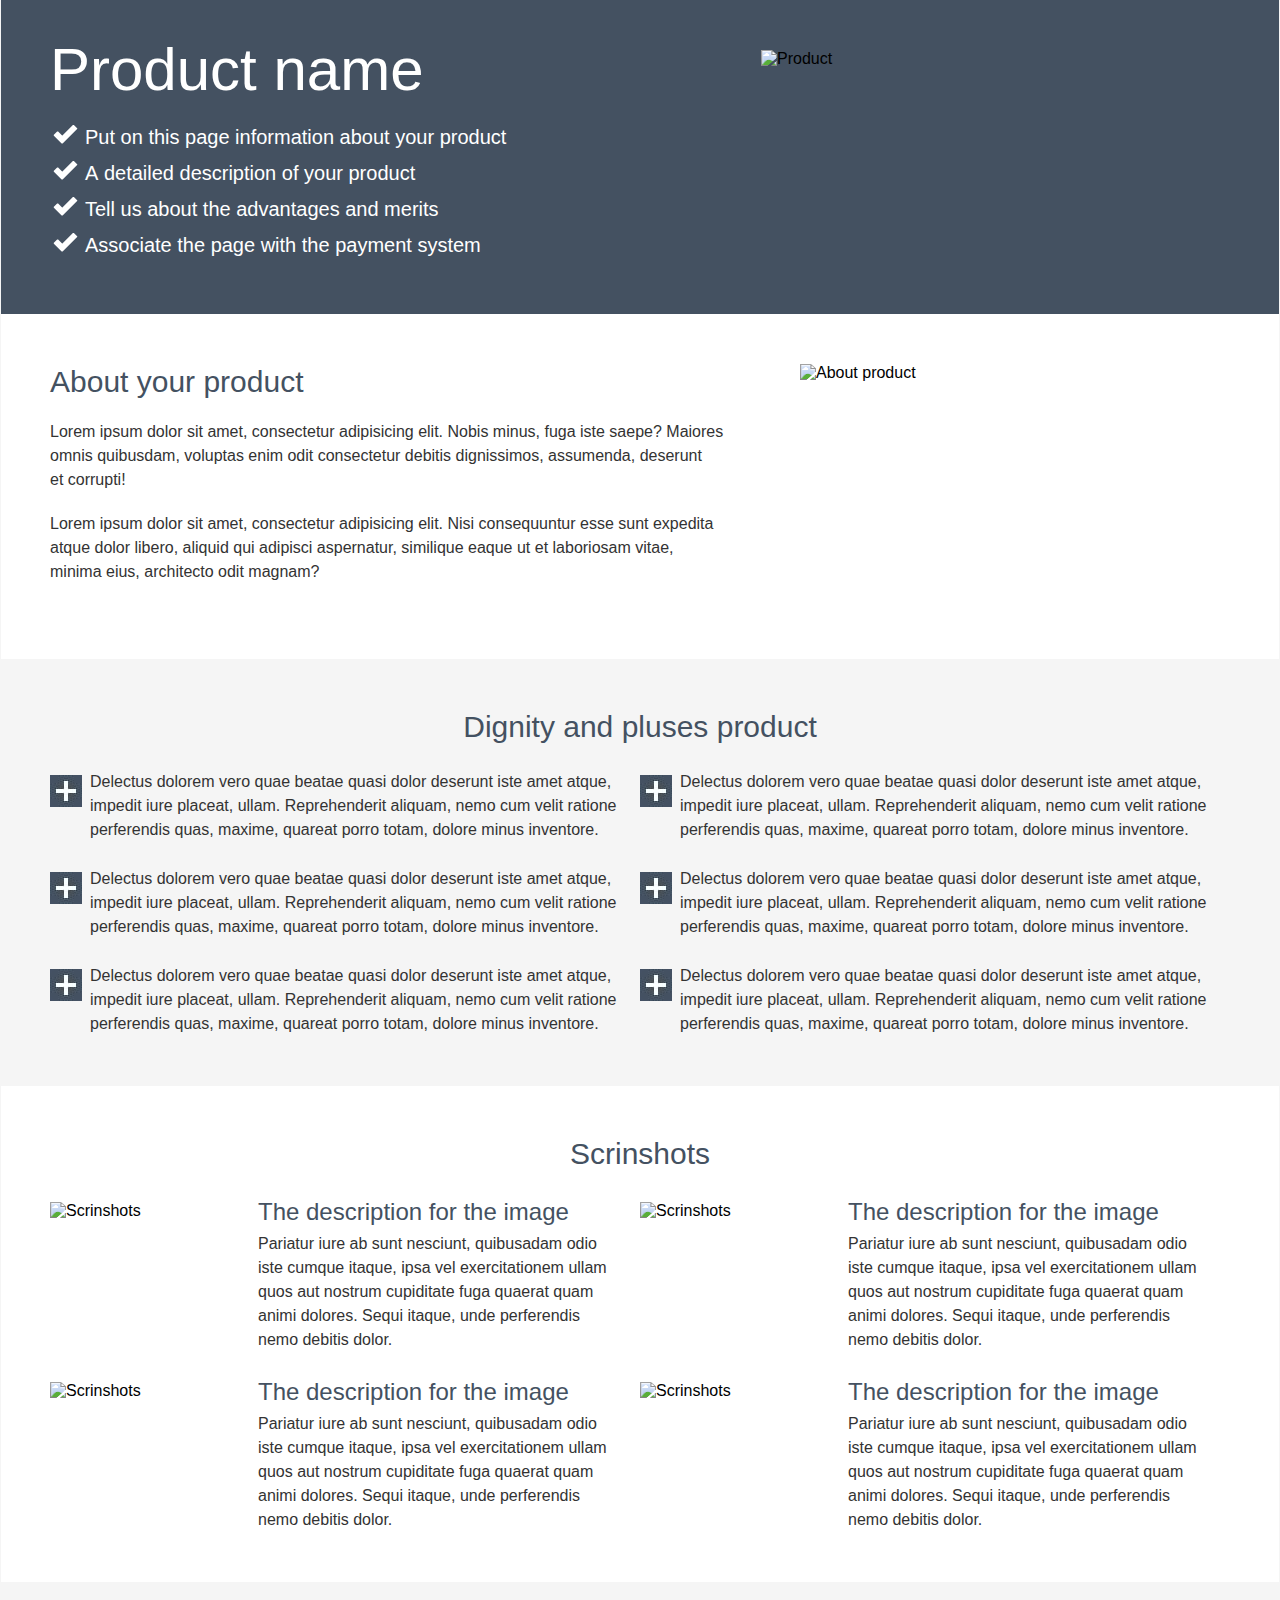
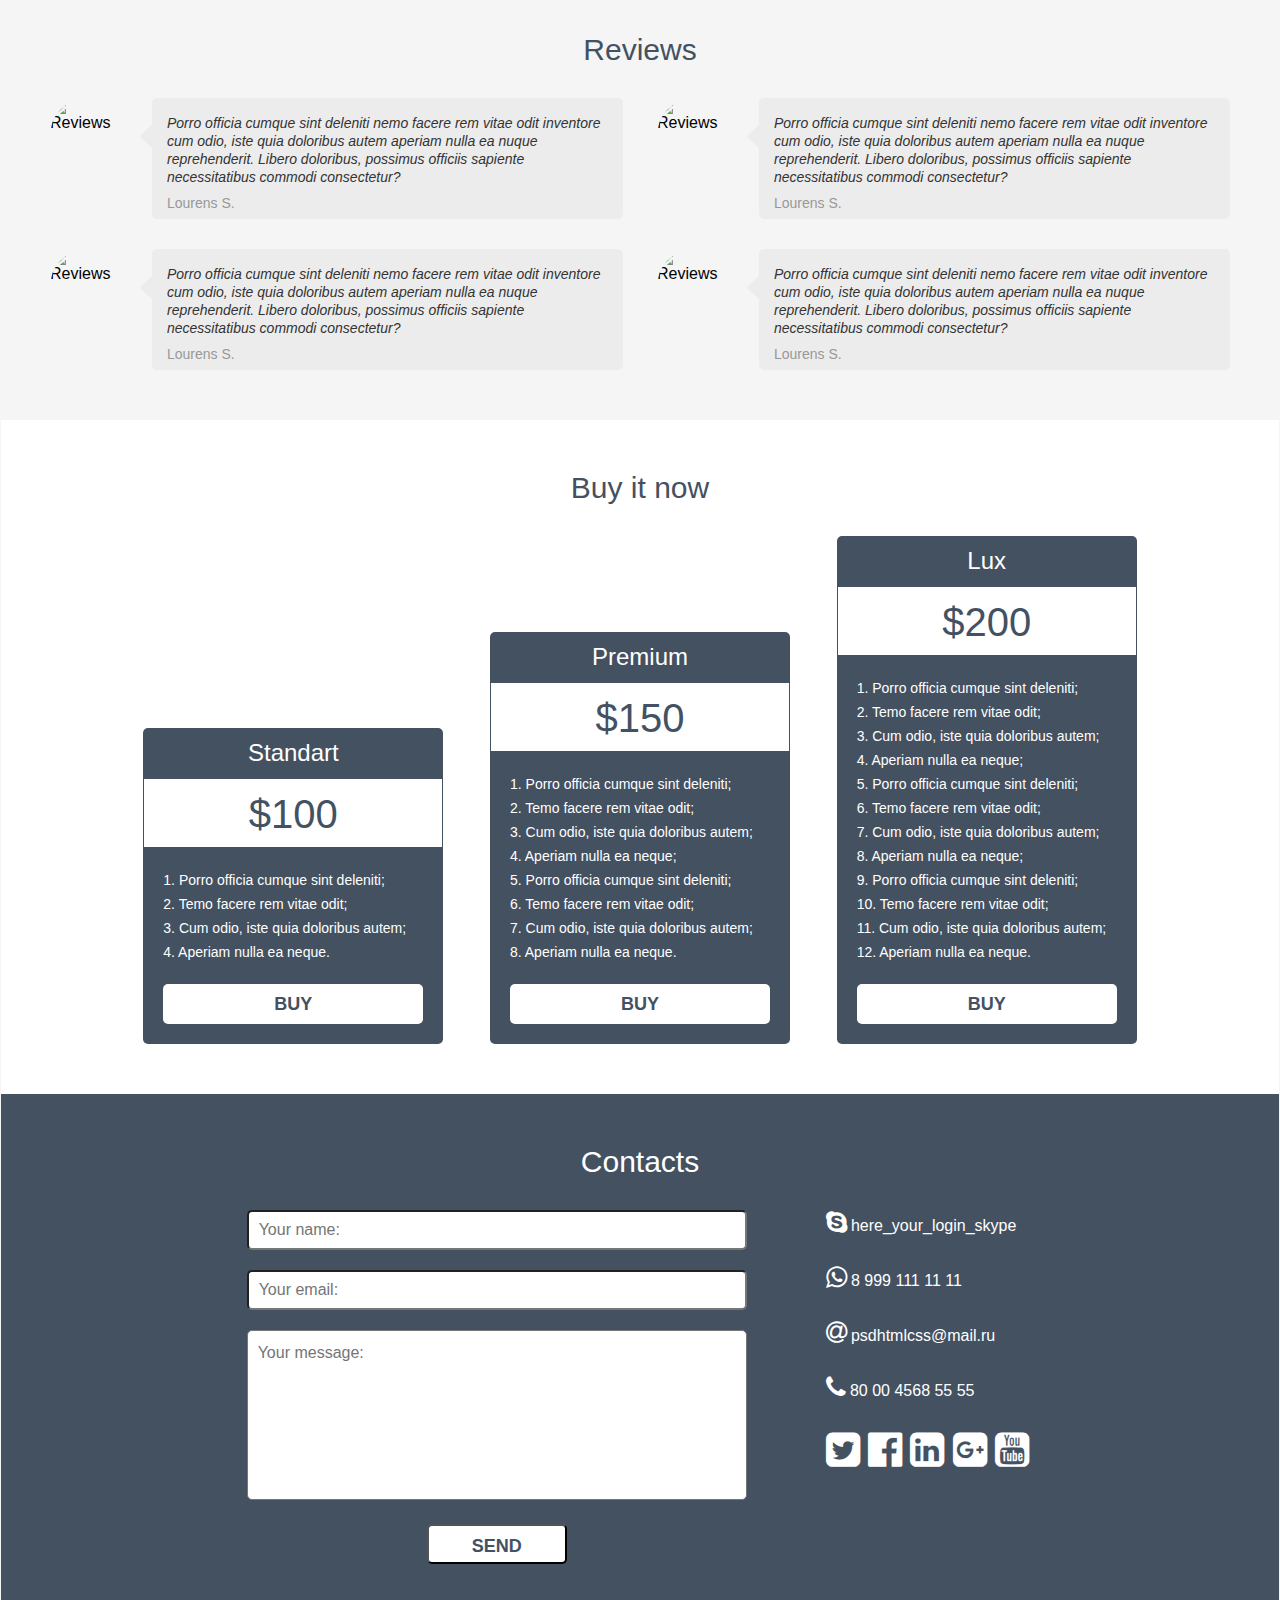
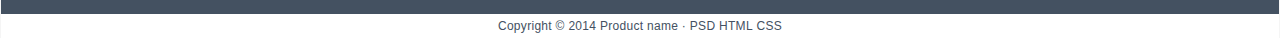
==== commit a9ce9c89: "Доработал структуру сайта: добавил симантические теги, оптимизировал сетку bootstrap, стандартизиров" ====
--- a/index.html
+++ b/index.html
@@ -6,258 +6,254 @@
     <link rel="stylesheet" href="libs/bootstrap/bootstrap-grid.min.css">
     <link rel="stylesheet" href="libs/Fork-Awesome-1.1.5/css/fork-awesome.min.css">
     <link rel="stylesheet" href="css/style.css">
-    <title>Product name</title>
+    <title>Product</title>
 </head>
 
 <body>
-    <header class="productName">
-        <div class="container">
-            <div class="row no-gutters">
-                <div class="col-md-6">
-                    <div class="productNameText">
-                        <h1>Product name</h1>
-                        <ul>
-                            <li>Put on&nbsp;this page information about your product</li>
-                            <li>A&nbsp;detailed description of&nbsp;your product</li>
-                            <li>Tell&nbsp;us about the advantages and merits</li>
-                            <li>Associate the page with the payment system</li>
+    <header id="header" class="header">
+        <div class="container">
+            <div class="row no-gutters">
+                <div class="col-md-6">
+                    <div class="productName">
+                        <h1 class="productName__title">Product name</h1>
+                        <ul class="productName__list">
+                            <li class="productName__item">Put on&nbsp;this page information about your product</li>
+                            <li class="productName__item">A&nbsp;detailed description of&nbsp;your product</li>
+                            <li class="productName__item">Tell&nbsp;us about the advantages and merits</li>
+                            <li class="productName__item">Associate the page with the payment system</li>
                         </ul>
                     </div>
                 </div>
-                <div class="col-md-6">
-                    <div class="productNameImg"></div>
-                </div>
+                <div class="col-md-6 ml_auto d-flex justify-content-end"> <img src="https://placeimg.com/470/215/nature" alt="Product" class="headerProduct__img"> </div>
             </div>
         </div>
     </header>
-    <main>
-        <div class="aboutYourProduct">
-            <div class="container">
-                <div class="row no-gutters">
-                    <div class="col-md-8">
-                        <div class="aboutYourProductText">
-                            <h2>About your product</h2>
-                            <p> Lorem ipsum dolor sit amet, consectetur adipisicing elit. Nobis minus, fuga iste saepe? Maiores omnis quibusdam, voluptas enim odit consectetur debitis dignissimos, assumenda, deserunt et&nbsp;corrupti! </p>
-                            <p> Lorem ipsum dolor sit amet, consectetur adipisicing elit. Nisi consequuntur esse sunt expedita atque dolor libero, aliquid qui adipisci aspernatur, similique eaque ut&nbsp;et&nbsp;laboriosam vitae, minima eius, architecto odit magnam? </p>
-                        </div>
-                    </div>
-                    <div class="col-md-4">
-                        <div class="aboutYourProductImg"> </div>
-                    </div>
-                </div>
-            </div>
-        </div>
-        <div class="dignityAndPlusesProduct">
-            <div class="container">
-                <section>
-                    <h2>Dignity and pluses product</h2>
-                    <div class="row no-gutters">
-                        <div class="col-md-6"> <img src="img/shape.jpg" alt="Plus">
-                            <p>Delectus dolorem vero quae beatae quasi dolor deserunt iste amet atque, impedit iure placeat, ullam. Reprehenderit aliquam? nemo cum velit ratione perferendis quas, maxime, quareat porro totam, dolore minus inventore.</p>
-                        </div>
-                        <div class="col-md-6"> <img src="img/shape.jpg" alt="Plus">
-                            <p>Delectus dolorem vero quae beatae quasi dolor deserunt iste amet atque, impedit iure placeat, ullam. Reprehenderit aliquam? nemo cum velit ratione perferendis quas, maxime, quareat porro totam, dolore minus inventore.</p>
-                        </div>
-                    </div>
-                    <div class="row no-gutters">
-                        <div class="col-md-6"> <img src="img/shape.jpg" alt="Plus">
-                            <p>Delectus dolorem vero quae beatae quasi dolor deserunt iste amet atque, impedit iure placeat, ullam. Reprehenderit aliquam? nemo cum velit ratione perferendis quas, maxime, quareat porro totam, dolore minus inventore.</p>
-                        </div>
-                        <div class="col-md-6"> <img src="img/shape.jpg" alt="Plus">
-                            <p>Delectus dolorem vero quae beatae quasi dolor deserunt iste amet atque, impedit iure placeat, ullam. Reprehenderit aliquam? nemo cum velit ratione perferendis quas, maxime, quareat porro totam, dolore minus inventore.</p>
-                        </div>
-                    </div>
-                    <div class="row no-gutters">
-                        <div class="col-md-6"> <img src="img/shape.jpg" alt="Plus">
-                            <p>Delectus dolorem vero quae beatae quasi dolor deserunt iste amet atque, impedit iure placeat, ullam. Reprehenderit aliquam? nemo cum velit ratione perferendis quas, maxime, quareat porro totam, dolore minus inventore.</p>
-                        </div>
-                        <div class="col-md-6"> <img src="img/shape.jpg" alt="Plus">
-                            <p>Delectus dolorem vero quae beatae quasi dolor deserunt iste amet atque, impedit iure placeat, ullam. Reprehenderit aliquam? nemo cum velit ratione perferendis quas, maxime, quareat porro totam, dolore minus inventore.</p>
-                        </div>
-                    </div>
-                </section>
-            </div>
-        </div>
-        <div class="scrinshots">
-            <div class="container">
-                <section>
-                    <h2>Scrinshots</h2>
-                    <div class="row no-gutters">
-                        <div class="col-md-6">
-                            <div class="scrinshotsImg"></div>
-                            <div class="scrinshotsText">
-                                <h3>The description for the image</h3>
-                                <p>Pariatur iure ab&nbsp;sunt nesciunt, quibusadam odio iste cumque itaque, ipsa vel exercitationem ullam quos aut nostrum cupiditate fuga quaerat quam animi dolores. Sequi itaque, unde perferendis nemo debitis dolor.</p>
-                            </div>
-                        </div>
-                        <div class="col-md-6">
-                            <div class="scrinshotsImg"></div>
-                            <div class="scrinshotsText">
-                                <h3>The description for the image</h3>
-                                <p>Pariatur iure ab&nbsp;sunt nesciunt, quibusadam odio iste cumque itaque, ipsa vel exercitationem ullam quos aut nostrum cupiditate fuga quaerat quam animi dolores. Sequi itaque, unde perferendis nemo debitis dolor.</p>
-                            </div>
-                        </div>
-                    </div>
-                    <div class="row no-gutters">
-                        <div class="col-md-6">
-                            <div class="scrinshotsImg"></div>
-                            <div class="scrinshotsText">
-                                <h3>The description for the image</h3>
-                                <p>Pariatur iure ab&nbsp;sunt nesciunt, quibusadam odio iste cumque itaque, ipsa vel exercitationem ullam quos aut nostrum cupiditate fuga quaerat quam animi dolores. Sequi itaque, unde perferendis nemo debitis dolor.</p>
-                            </div>
-                        </div>
-                        <div class="col-md-6">
-                            <div class="scrinshotsImg"></div>
-                            <div class="scrinshotsText">
-                                <h3>The description for the image</h3>
-                                <p>Pariatur iure ab&nbsp;sunt nesciunt, quibusadam odio iste cumque itaque, ipsa vel exercitationem ullam quos aut nostrum cupiditate fuga quaerat quam animi dolores. Sequi itaque, unde perferendis nemo debitis dolor.</p>
-                            </div>
-                        </div>
-                    </div>
-                </section>
-            </div>
-        </div>
-        <div class="reviews">
-            <div class="container">
-                <section>
-                    <h2>Reviews</h2>
-                    <div class="row no-gutters">
-                        <div class="col-md-6">
-                            <div class="reviewsBlockLeft">
-                                <div class="reviewsImg"></div>
-                                <div class="reviewsText">
-                                    <p>Porro officia cumque sint deleniti nemo facere rem vitae odit inventore cum odio, iste quia doloribus autem aperiam nulla ea&nbsp;nuque reprehenderit. Libero doloribus, possimus officiis sapiente necessitatibus commodi consectetur?</p>
-                                    <p class="lourens">Lourens&nbsp;S.</p>
-                                </div>
-                            </div>
-                        </div>
-                        <div class="col-md-6">
-                            <div class="reviewsBlockRight">
-                                <div class="reviewsImg"></div>
-                                <div class="reviewsText">
-                                    <p>Porro officia cumque sint deleniti nemo facere rem vitae odit inventore cum odio, iste quia doloribus autem aperiam nulla ea&nbsp;nuque reprehenderit. Libero doloribus, possimus officiis sapiente necessitatibus commodi consectetur?</p>
-                                    <p class="lourens">Lourens&nbsp;S.</p>
-                                </div>
-                            </div>
-                        </div>
-                    </div>
-                    <div class="row no-gutters">
-                        <div class="col-md-6">
-                            <div class="reviewsBlockLeft">
-                                <div class="reviewsImg"></div>
-                                <div class="reviewsText">
-                                    <p>Porro officia cumque sint deleniti nemo facere rem vitae odit inventore cum odio, iste quia doloribus autem aperiam nulla ea&nbsp;nuque reprehenderit. Libero doloribus, possimus officiis sapiente necessitatibus commodi consectetur?</p>
-                                    <p class="lourens">Lourens&nbsp;S.</p>
-                                </div>
-                            </div>
-                        </div>
-                        <div class="col-md-6">
-                            <div class="reviewsBlockRight">
-                                <div class="reviewsImg"></div>
-                                <div class="reviewsText">
-                                    <p>Porro officia cumque sint deleniti nemo facere rem vitae odit inventore cum odio, iste quia doloribus autem aperiam nulla ea&nbsp;nuque reprehenderit. Libero doloribus, possimus officiis sapiente necessitatibus commodi consectetur?</p>
-                                    <p class="lourens">Lourens&nbsp;S.</p>
-                                </div>
-                            </div>
-                        </div>
-                    </div>
-                </section>
-            </div>
-        </div>
-        <div class="buyItNow">
-            <div class="container">
-                <div class="containerMini">
-                    <section>
-                        <h2>Buy it&nbsp;now</h2>
-                        <div class="row no-gutters">
-                            <div class="col-md-4">
-                                <div class="standart">
-                                    <div class="headerBuy">Standart</div>
-                                    <div class="dollarBuy">$100</div>
-                                    <div class="footerBuy">
-                                        <ul>
-                                            <li>1. Porro officia cumque sint deleniti;</li>
-                                            <li>2. Temo facere rem vitae odit;</li>
-                                            <li>3. Cum odio, iste quia doloribus autem;</li>
-                                            <li>4. Aperiam nulla ea&nbsp;neque.</li>
-                                        </ul> <a href="#" class="buttonBuy">BUY</a> </div>
-                                </div>
-                            </div>
-                            <div class="col-md-4">
-                                <div class="premium">
-                                    <div class="headerBuy">Premium</div>
-                                    <div class="dollarBuy">$150</div>
-                                    <div class="footerBuy">
-                                        <ul>
-                                            <li>1. Porro officia cumque sint deleniti;</li>
-                                            <li>2. Temo facere rem vitae odit;</li>
-                                            <li>3. Cum odio, iste quia doloribus autem;</li>
-                                            <li>4. Aperiam nulla ea&nbsp;neque;</li>
-                                            <li>5. Porro officia cumque sint deleniti;</li>
-                                            <li>6. Temo facere rem vitae odit;</li>
-                                            <li>7. Cum odio, iste quia doloribus autem;</li>
-                                            <li>8. Aperiam nulla ea&nbsp;neque.</li>
-                                        </ul> <a href="#" class="buttonBuy">BUY</a> </div>
-                                </div>
-                            </div>
-                            <div class="col-md-4">
-                                <div class="lux">
-                                    <div class="headerBuy">Lux</div>
-                                    <div class="dollarBuy">$200</div>
-                                    <div class="footerBuy">
-                                        <ul>
-                                            <li>1. Porro officia cumque sint deleniti;</li>
-                                            <li>2. Temo facere rem vitae odit;</li>
-                                            <li>3. Cum odio, iste quia doloribus autem;</li>
-                                            <li>4. Aperiam nulla ea&nbsp;neque;</li>
-                                            <li>5. Porro officia cumque sint deleniti;</li>
-                                            <li>6. Temo facere rem vitae odit;</li>
-                                            <li>7. Cum odio, iste quia doloribus autem;</li>
-                                            <li>8. Aperiam nulla ea&nbsp;neque;</li>
-                                            <li>9. Porro officia cumque sint deleniti;</li>
-                                            <li>10. Temo facere rem vitae odit;</li>
-                                            <li>11. Cum odio, iste quia doloribus autem;</li>
-                                            <li>12. Aperiam nulla ea&nbsp;neque.</li>
-                                        </ul> <a href="#" class="buttonBuy">BUY</a> </div>
-                                </div>
-                            </div>
-                        </div>
+    <section id="aboutProduct" class="aboutProduct">
+        <div class="container">
+            <div class="row">
+                <div class="col-md-7">
+                    <div class="aboutYourProduct">
+                        <h2 class="aboutYourProduct__title">About your product</h2>
+                        <p class="aboutYourProduct__text"> Lorem ipsum dolor sit amet, consectetur adipisicing elit. Nobis minus, fuga iste saepe? Maiores omnis quibusdam, voluptas enim odit consectetur debitis dignissimos, assumenda, deserunt et&nbsp;corrupti! </p>
+                        <p class="aboutYourProduct__text"> Lorem ipsum dolor sit amet, consectetur adipisicing elit. Nisi consequuntur esse sunt expedita atque dolor libero, aliquid qui adipisci aspernatur, similique eaque ut&nbsp;et&nbsp;laboriosam vitae, minima eius, architecto odit magnam? </p>
+                    </div>
+                </div>
+                <div class="col-md-5 ml-auto d-flex justify-content-end"> <img src="https://placeimg.com/430/245/nature" alt="About product" class="aboutProduct__img"> </div>
+            </div>
+        </div>
+    </section>
+    <section id="plusesProduct" class="plusesProduct">
+        <div class="container">
+            <h2 class="plusesProduct__title">Dignity and pluses product</h2>
+            <div class="row no-gutters">
+                <div class="col-md-6">
+                    <div class="plusesProduct__block"> <img src="img/shape.jpg" alt="Plus" class="plusesProduct__plus">
+                        <p class="plusesProduct__text">Delectus dolorem vero quae beatae quasi dolor deserunt iste amet atque, impedit iure placeat, ullam. Reprehenderit aliquam, nemo cum velit ratione perferendis quas, maxime, quareat porro totam, dolore minus inventore.</p>
+                    </div>
+                </div>
+                <div class="col-md-6">
+                    <div class="plusesProduct__block"><img src="img/shape.jpg" alt="Plus" class="plusesProduct__plus">
+                        <p class="plusesProduct__text">Delectus dolorem vero quae beatae quasi dolor deserunt iste amet atque, impedit iure placeat, ullam. Reprehenderit aliquam, nemo cum velit ratione perferendis quas, maxime, quareat porro totam, dolore minus inventore.</p>
+                    </div>
+                </div>
+                <div class="w-100 "></div>
+                <div class="col-md-6">
+                    <div class="plusesProduct__block"><img src="img/shape.jpg" alt="Plus" class="plusesProduct__plus">
+                        <p class="plusesProduct__text">Delectus dolorem vero quae beatae quasi dolor deserunt iste amet atque, impedit iure placeat, ullam. Reprehenderit aliquam, nemo cum velit ratione perferendis quas, maxime, quareat porro totam, dolore minus inventore.</p>
+                    </div>
+                </div>
+                <div class="col-md-6">
+                    <div class="plusesProduct__block"><img src="img/shape.jpg" alt="Plus" class="plusesProduct__plus">
+                        <p class="plusesProduct__text">Delectus dolorem vero quae beatae quasi dolor deserunt iste amet atque, impedit iure placeat, ullam. Reprehenderit aliquam, nemo cum velit ratione perferendis quas, maxime, quareat porro totam, dolore minus inventore.</p>
+                    </div>
+                </div>
+                <div class="w-100"></div>
+                <div class="col-md-6">
+                    <div class="plusesProduct__block"><img src="img/shape.jpg" alt="Plus" class="plusesProduct__plus">
+                        <p class="plusesProduct__text">Delectus dolorem vero quae beatae quasi dolor deserunt iste amet atque, impedit iure placeat, ullam. Reprehenderit aliquam, nemo cum velit ratione perferendis quas, maxime, quareat porro totam, dolore minus inventore.</p>
+                    </div>
+                </div>
+                <div class="col-md-6">
+                    <div class="plusesProduct__block"><img src="img/shape.jpg" alt="Plus" class="plusesProduct__plus">
+                        <p class="plusesProduct__text">Delectus dolorem vero quae beatae quasi dolor deserunt iste amet atque, impedit iure placeat, ullam. Reprehenderit aliquam, nemo cum velit ratione perferendis quas, maxime, quareat porro totam, dolore minus inventore.</p>
+                    </div>
+                </div>
+            </div>
+        </div>
+    </section>
+    <section id="scrinshots" class="scrinshots">
+        <div class="container">
+            <h2 class="scrinshots__title">Scrinshots</h2>
+            <div class="row no-gutters">
+                <div class="col-md-6">
+                    <article class="scrinshots__block"> <img src="https://placeimg.com/200/150/nature" alt="Scrinshots" class="scrinshots__img">
+                        <div class="scrinshots__article">
+                            <h3 class="scrinshots__article__title">The description for the image</h3>
+                            <p class="scrinshots__article__text">Pariatur iure ab&nbsp;sunt nesciunt, quibusadam odio iste cumque itaque, ipsa vel exercitationem ullam quos aut nostrum cupiditate fuga quaerat quam animi dolores. Sequi itaque, unde perferendis nemo debitis dolor.</p>
+                        </div>
+                    </article>
+                </div>
+                <div class="col-md-6">
+                    <article class="scrinshots__block"> <img src="https://placeimg.com/200/150/nature" alt="Scrinshots" class="scrinshots__img">
+                        <div class="scrinshots__article">
+                            <h3 class="scrinshots__article__title">The description for the image</h3>
+                            <p class="scrinshots__article__text">Pariatur iure ab&nbsp;sunt nesciunt, quibusadam odio iste cumque itaque, ipsa vel exercitationem ullam quos aut nostrum cupiditate fuga quaerat quam animi dolores. Sequi itaque, unde perferendis nemo debitis dolor.</p>
+                        </div>
+                    </article>
+                </div>
+                <div class="w-100"></div>
+                <div class="col-md-6">
+                    <article class="scrinshots__block"> <img src="https://placeimg.com/200/150/nature" alt="Scrinshots" class="scrinshots__img">
+                        <div class="scrinshots__article">
+                            <h3 class="scrinshots__article__title">The description for the image</h3>
+                            <p class="scrinshots__article__text">Pariatur iure ab&nbsp;sunt nesciunt, quibusadam odio iste cumque itaque, ipsa vel exercitationem ullam quos aut nostrum cupiditate fuga quaerat quam animi dolores. Sequi itaque, unde perferendis nemo debitis dolor.</p>
+                        </div>
+                    </article>
+                </div>
+                <div class="col-md-6">
+                    <article class="scrinshots__block"> <img src="https://placeimg.com/200/150/nature" alt="Scrinshots" class="scrinshots__img">
+                        <div class="scrinshots__article">
+                            <h3 class="scrinshots__article__title">The description for the image</h3>
+                            <p class="scrinshots__article__text">Pariatur iure ab&nbsp;sunt nesciunt, quibusadam odio iste cumque itaque, ipsa vel exercitationem ullam quos aut nostrum cupiditate fuga quaerat quam animi dolores. Sequi itaque, unde perferendis nemo debitis dolor.</p>
+                        </div>
+                    </article>
+                </div>
+            </div>
+        </div>
+    </section>
+    <section id="reviews" class="reviews">
+        <div class="container">
+            <h2 class="reviews__title">Reviews</h2>
+            <div class="row no-gutters">
+                <div class="col-md-6">
+                    <article class="reviews__block"> <img src="https://placeimg.com/90/90/nature" alt="Reviews" class="reviews__img">
+                        <div class="reviews__article">
+                            <p class="reviews__article__text">Porro officia cumque sint deleniti nemo facere rem vitae odit inventore cum odio, iste quia doloribus autem aperiam nulla ea&nbsp;nuque reprehenderit. Libero doloribus, possimus officiis sapiente necessitatibus commodi consectetur?</p>
+                            <p class="reviews__article__lourens">Lourens&nbsp;S.</p>
+                        </div>
+                    </article>
+                </div>
+                <div class="col-md-6 d-flex justify-content-end">
+                    <article class="reviews__block"> <img src="https://placeimg.com/90/90/nature" alt="Reviews" class="reviews__img">
+                        <div class="reviews__article">
+                            <p class="reviews__article__text">Porro officia cumque sint deleniti nemo facere rem vitae odit inventore cum odio, iste quia doloribus autem aperiam nulla ea&nbsp;nuque reprehenderit. Libero doloribus, possimus officiis sapiente necessitatibus commodi consectetur?</p>
+                            <p class="reviews__article__lourens">Lourens&nbsp;S.</p>
+                        </div>
+                    </article>
+                </div>
+                <div class="w-100"></div>
+                <div class="col-md-6">
+                    <article class="reviews__block"> <img src="https://placeimg.com/90/90/nature" alt="Reviews" class="reviews__img">
+                        <div class="reviews__article">
+                            <p class="reviews__article__text">Porro officia cumque sint deleniti nemo facere rem vitae odit inventore cum odio, iste quia doloribus autem aperiam nulla ea&nbsp;nuque reprehenderit. Libero doloribus, possimus officiis sapiente necessitatibus commodi consectetur?</p>
+                            <p class="reviews__article__lourens">Lourens&nbsp;S.</p>
+                        </div>
+                    </article>
+                </div>
+                <div class="col-md-6 d-flex justify-content-end">
+                    <article class="reviews__block"> <img src="https://placeimg.com/90/90/nature" alt="Reviews" class="reviews__img">
+                        <div class="reviews__article">
+                            <p class="reviews__article__text">Porro officia cumque sint deleniti nemo facere rem vitae odit inventore cum odio, iste quia doloribus autem aperiam nulla ea&nbsp;nuque reprehenderit. Libero doloribus, possimus officiis sapiente necessitatibus commodi consectetur?</p>
+                            <p class="reviews__article__lourens">Lourens&nbsp;S.</p>
+                        </div>
+                    </article>
+                </div>
+            </div>
+        </div>
+    </section>
+    <section id="buyItNow" class="buyItNow">
+        <div class="container">
+            <h2 class="buyItNow__title">Buy it&nbsp;now</h2>
+            <div class="row no-gutters align-items-end">
+                <div class="col-md-4 d-flex justify-content-end">
+                    <section class="buyItNow__block">
+                        <div class="buyItNow__header">Standart</div>
+                        <div class="buyItNow__price">$100</div>
+                        <div class="buyItNow__footer">
+                            <ul class="buyItNow_list">
+                                <li>1. Porro officia cumque sint deleniti;</li>
+                                <li>2. Temo facere rem vitae odit;</li>
+                                <li>3. Cum odio, iste quia doloribus autem;</li>
+                                <li>4. Aperiam nulla ea&nbsp;neque.</li>
+                            </ul> <a href="#" class="buyItNow__button">BUY</a> </div>
                     </section>
                 </div>
-            </div>
-        </div>
-    </main>
-    <div class="contacts">
-        <div class="container">
-            <section>
-                <h2>Contacts</h2>
-                <div class="row no-gutters">
-                    <div class="col-md-7">
-                        <form action="#" class="feedback">
-                            <label>
-                                <input type="text" placeholder="Your name:"> </label>
-                            <br>
-                            <label>
-                                <input type="text" placeholder="Your email:"> </label>
-                            <br>
-                            <label>
-                                <textarea placeholder="Your message:"></textarea>
-                                <br> </label> <a href="#" class="buttonSend">SEND</a> </form>
-                    </div>
-                    <div class="col-md-5">
-                        <ul>
+                <div class="col-md-4 d-flex justify-content-center">
+                    <section class="buyItNow__block">
+                        <div class="buyItNow__header">Premium</div>
+                        <div class="buyItNow__price">$150</div>
+                        <div class="buyItNow__footer">
+                            <ul class="buyItNow_list">
+                                <li>1. Porro officia cumque sint deleniti;</li>
+                                <li>2. Temo facere rem vitae odit;</li>
+                                <li>3. Cum odio, iste quia doloribus autem;</li>
+                                <li>4. Aperiam nulla ea&nbsp;neque;</li>
+                                <li>5. Porro officia cumque sint deleniti;</li>
+                                <li>6. Temo facere rem vitae odit;</li>
+                                <li>7. Cum odio, iste quia doloribus autem;</li>
+                                <li>8. Aperiam nulla ea&nbsp;neque.</li>
+                            </ul> <a href="#" class="buyItNow__button">BUY</a> </div>
+                    </section>
+                </div>
+                <div class="col-md-4">
+                    <section class="buyItNow__block">
+                        <div class="buyItNow__header">Lux</div>
+                        <div class="buyItNow__price">$200</div>
+                        <div class="buyItNow__footer">
+                            <ul class="buyItNow_list">
+                                <li>1. Porro officia cumque sint deleniti;</li>
+                                <li>2. Temo facere rem vitae odit;</li>
+                                <li>3. Cum odio, iste quia doloribus autem;</li>
+                                <li>4. Aperiam nulla ea&nbsp;neque;</li>
+                                <li>5. Porro officia cumque sint deleniti;</li>
+                                <li>6. Temo facere rem vitae odit;</li>
+                                <li>7. Cum odio, iste quia doloribus autem;</li>
+                                <li>8. Aperiam nulla ea&nbsp;neque;</li>
+                                <li>9. Porro officia cumque sint deleniti;</li>
+                                <li>10. Temo facere rem vitae odit;</li>
+                                <li>11. Cum odio, iste quia doloribus autem;</li>
+                                <li>12. Aperiam nulla ea&nbsp;neque.</li>
+                            </ul> <a href="#" class="buyItNow__button">BUY</a> </div>
+                    </section>
+                </div>
+            </div>
+        </div>
+    </section>
+    <section id="contacts" class="contacts">
+        <div class="container">
+            <h2 class="contacts__title">Contacts</h2>
+            <div class="row no-gutters contacts__block">
+                <div class="col-md-2"> </div>
+                <div class="col-md-5">
+                    <form action="#" class="contacts__feedback">
+                        <label>
+                            <input type="text" placeholder="Your name:"> </label>
+                        <br>
+                        <label>
+                            <input type="text" placeholder="Your email:"> </label>
+                        <br>
+                        <label>
+                            <textarea placeholder="Your message:"></textarea>
+                        </label>
+                        <br>
+                        <input type="submit" value="SEND" class="contacts__feedback__button"> </form>
+                </div>
+                <div class="col-md-3 d-flex justify-content-end">
+                    <div class="social__block">
+                        <ul class="social__block__list">
                             <li><a href="#"><i class="fa fa-skype" aria-hidden="true"></i> here_your_login_skype</a></li>
-                            <li><a href="#"><i class="fa fa-react" aria-hidden="true"></i> 279679659</a></li>
+                            <li><a href="#"><i class="fa fa-whatsapp" aria-hidden="true"></i> 8 999 111 11 11</a></li>
                             <li><a href="#"><i class="fa fa-at" aria-hidden="true"></i> psdhtmlcss@mail.ru</a></li>
                             <li><a href="#"><i class="fa fa-phone" aria-hidden="true"></i> 80 00 4568 55 55</a></li>
                         </ul>
-                        <div class="social"> <a href="#" class="twitter"><i class="fa fa-twitter-square" aria-hidden="true"></i></a> <a href="#" class="facebook"><i class="fa fa-facebook-official" aria-hidden="true"></i></a> <a href="#" class="linkedin"><i class="fa fa-linkedin-square" aria-hidden="true"></i></a> <a href="#" class="google"><i class="fa fa-google-plus-square" aria-hidden="true"></i></a> <a href="#" class="youtube"><i class="fa fa-youtube-square" aria-hidden="true"></i></a></div>
-                    </div>
-                </div>
-            </section>
-        </div>
-    </div>
-    <footer>
+                        <div class="social__block__icon"> <a href="#" class="twitter"><i class="fa fa-twitter-square" aria-hidden="true"></i></a> <a href="#" class="facebook"><i class="fa fa-facebook-official" aria-hidden="true"></i></a> <a href="#" class="linkedin"><i class="fa fa-linkedin-square" aria-hidden="true"></i></a> <a href="#" class="google"><i class="fa fa-google-plus-square" aria-hidden="true"></i></a> <a href="#" class="youtube"><i class="fa fa-youtube-square" aria-hidden="true"></i></a></div>
+                    </div>
+                </div>
+                <div class="col-md-2"></div>
+            </div>
+        </div>
+    </section>
+    <footer id="footer" class="footer">
         <p>Copyright &copy;&nbsp;2014 Product name &middot; PSD HTML&nbsp;CSS</p>
     </footer>
 </body>
--- a/css/style.css
+++ b/css/style.css
@@ -1,16 +1,5 @@
 /* Generated by less 2.5.1 */
 
-body {
-    font-family: Arial, sans-serif;
-}
-
-* {
-    margin: 0;
-    padding: 0;
-    font-weight: 400;
-}
-
-html,
 body {
     max-height: 100%;
     max-width: 1280px;
@@ -19,49 +8,31 @@
     border-right: 1px solid #f5f5f5;
 }
 
+* {
+    margin: 0;
+    padding: 0;
+    font-family: Arial, sans-serif;
+    font-weight: 400;
+}
+
 .container {
     max-width: 1180px;
-    margin: 0 50px auto;
-    padding: 50px 0 50px;
-}
-
-.containerMini {
-    max-width: 990px;
     margin: 0 auto;
-}
-
-.productName,
+    padding: 50px 0 50px 0;
+}
+
+.header,
 .contacts {
     background-color: #445161;
 }
 
-.productNameText {
-    color: #fff;
-}
-
-h1 {
+.productName {
+    color: #fff;
+}
+
+.productName__title {
     font-size: 60px;
-}
-
-.productNameText ul {
-    list-style-image: url(../img/check_icon.png);
-    margin: 20px 35px;
-}
-
-.productNameText li {
-    font-size: 20px;
-    line-height: 36px;
-}
-
-.productNameImg {
-    background: url(https://placeimg.com/470/215/nature);
-    width: 469px;
-    height: 214px;
-    float: right;
-}
-
-.aboutYourProductText {
-    max-width: 650px;
+    margin-top: -15px;
 }
 
 h2 {
@@ -70,91 +41,102 @@
     line-height: 36px;
 }
 
-.aboutYourProductText p {
+h2:not([class="aboutYourProduct__title"]) {
+    text-align: center;
+}
+
+.productName__list {
+    list-style-image: url(../img/check_icon.png);
+    margin: 15px 0 0 35px;
+}
+
+.productName__item {
+    font-size: 20px;
+    line-height: 36px;
+}
+
+.headerProduct__img {
+    width: 469px;
+    height: 214px;
+}
+
+.aboutYourProduct {
+    max-width: 680px;
+}
+
+.aboutYourProduct__text {
     color: #333333;
     font-size: 16px;
     line-height: 24px;
     margin-top: 20px;
 }
 
-.aboutYourProductImg {
-    background: url(https://placeimg.com/430/245/nature);
+.aboutProduct__img {
     width: 430px;
     height: 245px;
-    float: right;
-}
-
-section h2 {
-    text-align: center;
-    margin-bottom: 30px;
-}
-
-.dignityAndPlusesProduct,
+}
+
+.plusesProduct,
 .reviews {
     background-color: #f5f5f5;
 }
 
-.dignityAndPlusesProduct img {
-    float: left;
-    margin: 5px 10px 0 0;
-}
-
-.dignityAndPlusesProduct div[class="row no-gutters"],
-.scrinshots div[class="row no-gutters"],
-.reviews div[class="row no-gutters"] {
+.plusesProduct__block,
+.scrinshots__block,
+.reviews__block,
+.buyItNow__block,
+.contacts__block {
     margin-top: 30px;
 }
 
-.dignityAndPlusesProduct p,
-.scrinshotsText p {
-    float: left;
-    max-width: 535px;
+.plusesProduct__plus {
+    float: left;
+}
+
+.plusesProduct__text,
+.scrinshots__article__text {
+    float: left;
     color: #333333;
-    font-size: 16px;
-    line-height: 24px;
-}
-
-.scrinshotsImg {
-    float: left;
-    background: url(https://placeimg.com/200/150/nature);
+    width: calc(92%);
+    font-size: 16px;
+    line-height: 24px;
+    margin: -5px 0 0 8px;
+}
+
+.scrinshots__img {
+    float: left;
     width: 200px;
     height: 150px;
-    margin: 5px 15px 0 0;
-}
-
-.scrinshotsText {
-    float: left;
-    max-width: 359px;
-}
-
-.scrinshotsText h3 {
+}
+
+.scrinshots__article {
+    float: left;
+    width: calc(65%);
+}
+
+.scrinshots__article__title {
     color: #445161;
     font-size: 24px;
     line-height: 30px;
-    margin-bottom: 10px;
-}
-
-.reviewsBlockRight {
-    float: right;
-}
-
-.reviewsImg {
+    margin: -5px 0px 10px 8px;
+}
+
+.reviews__img {
     float: left;
     border-radius: 50%;
-    background: url(https://placeimg.com/90/90/nature);
     width: 75px;
     height: 75px;
-    margin: 0 15px 0 0;
-}
-
-.reviewsText {
+}
+
+.reviews__article {
     float: left;
     width: 483px;
     height: 121px;
     background: url(../img/bg_review.png);
-}
-
-.reviewsText p:not([class="lourens"]) {
+    margin-left: 15px;
+}
+
+.reviews__article__text {
     color: #333333;
     font-size: 14px;
     font-style: italic;
@@ -163,14 +145,14 @@
     margin: 16px 0 0 27px;
 }
 
-.lourens {
+.reviews__article__lourens {
     color: #989898;
     font-size: 14px;
     line-height: 18px;
     margin: 8px 0 0 27px;
 }
 
-.headerBuy {
+.buyItNow__header {
     width: 300px;
     height: 50px;
     background-color: #445161;
@@ -181,7 +163,7 @@
     border-radius: 5px 5px 0 0;
 }
 
-.dollarBuy {
+.buyItNow__price {
     width: 300px;
     height: 70px;
     background-color: #fff;
@@ -192,25 +174,25 @@
     line-height: 70px;
 }
 
-.footerBuy {
+.buyItNow__footer {
     width: 300px;
     background-color: #445161;
     padding: 20px;
     border-radius: 0 0 5px 5px;
 }
 
-.footerBuy ul {
+.buyItNow_list {
     list-style-type: none;
     margin: 0 0 20px;
 }
 
-.footerBuy li {
+.buyItNow_list li {
     color: #fff;
     font-size: 14px;
     line-height: 24px;
 }
 
-.buttonBuy {
+.buyItNow__button {
     display: block;
     border-radius: 5px;
     background-color: #fff;
@@ -224,31 +206,11 @@
     text-decoration: none;
 }
 
-.standart {
-    position: absolute;
-    bottom: 0;
-}
-
-.premium {
-    width: 300px;
-    position: absolute;
-    bottom: 0;
-    left: 15px;
-}
-
-.lux {
-    float: right;
-}
-
-.contacts h2 {
-    color: #fff;
-}
-
-.feedback {
-    float: right;
-}
-
-.feedback input {
+.contacts__title {
+    color: #fff;
+}
+
+.contacts__feedback input[type="text"] {
     border-radius: 5px;
     background-color: #fff;
     width: 500px;
@@ -260,7 +222,7 @@
     line-height: 24px;
 }
 
-.feedback textarea {
+.contacts__feedback textarea {
     border-radius: 5px;
     background-color: #fff;
     width: 500px;
@@ -273,7 +235,7 @@
     line-height: 24px;
 }
 
-.buttonSend {
+.contacts__feedback__button {
     display: block;
     border-radius: 5px;
     background-color: #fff;
@@ -285,40 +247,36 @@
     line-height: 40px;
     text-align: center;
     text-decoration: none;
-    margin: 0 auto;
-}
-
-.contacts ul {
+    margin-left: calc(180px);
+    cursor: pointer;
+}
+
+.social__block__list {
     list-style-type: none;
 }
 
-.contacts ul li,
-.social {
-    margin: 0px 46px 35px;
-}
-
-.contacts ul li a,
-.social a {
+.social__block__list li {
+    margin: 0 0 30px 0;
+}
+
+.social__block__list a,
+.social__block__icon a {
     text-decoration: none;
     color: #ffffff;
     font-size: 16px;
-    margin-right: 10px;
-}
-
-.contacts ul li a i {
+    transition: .3s;
+}
+
+.social__block__list i {
     font-size: 25px;
 }
 
-.social a i {
+.social__block__icon a {
+    margin-right: 4px;
+}
+
+.social__block__icon i {
     font-size: 40px;
-}
-
-footer {
-    color: #445162;
-    font-size: 12px;
-    letter-spacing: 0.3px;
-    line-height: 24px;
-    text-align: center;
 }
 
 .facebook:hover {
@@ -347,4 +305,12 @@
 .google:active,
 .youtube:active {
     color: #fff;
+}
+
+.footer {
+    color: #445162;
+    font-size: 12px;
+    letter-spacing: 0.3px;
+    line-height: 24px;
+    text-align: center;
 }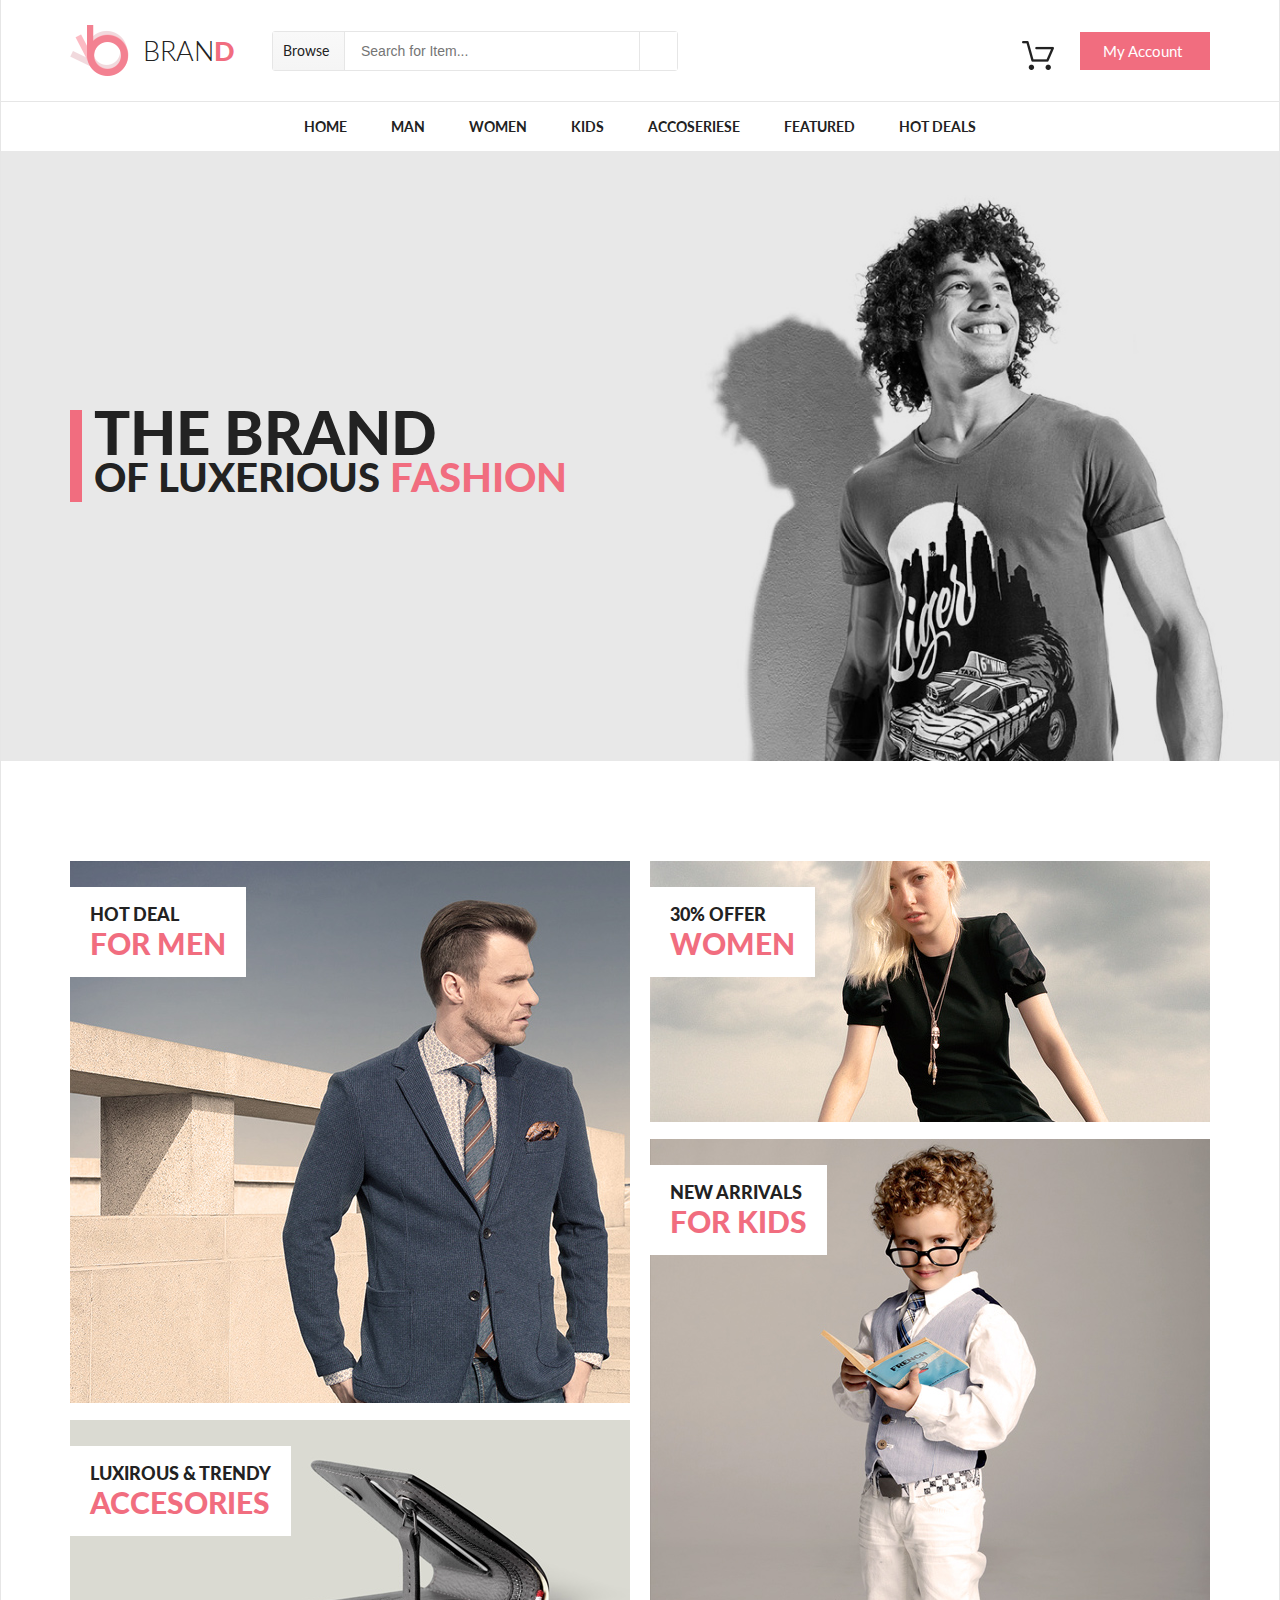
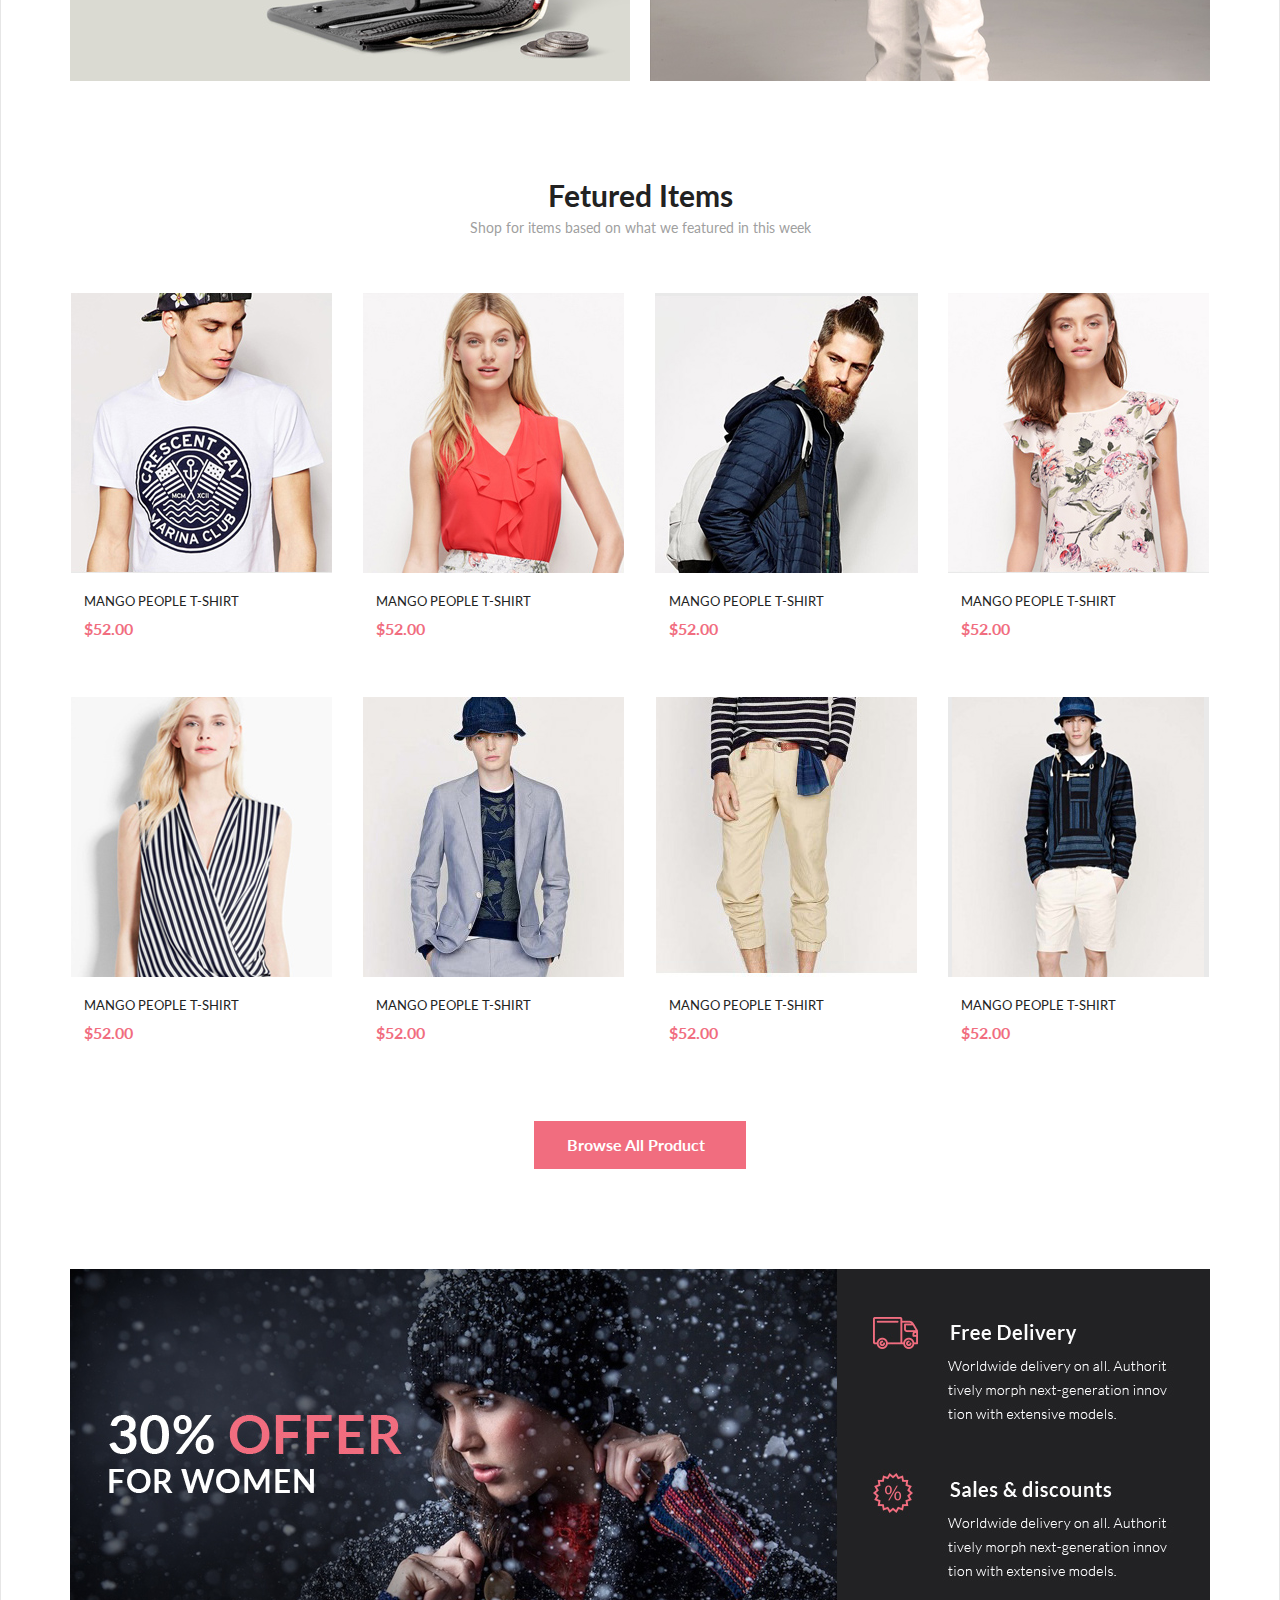
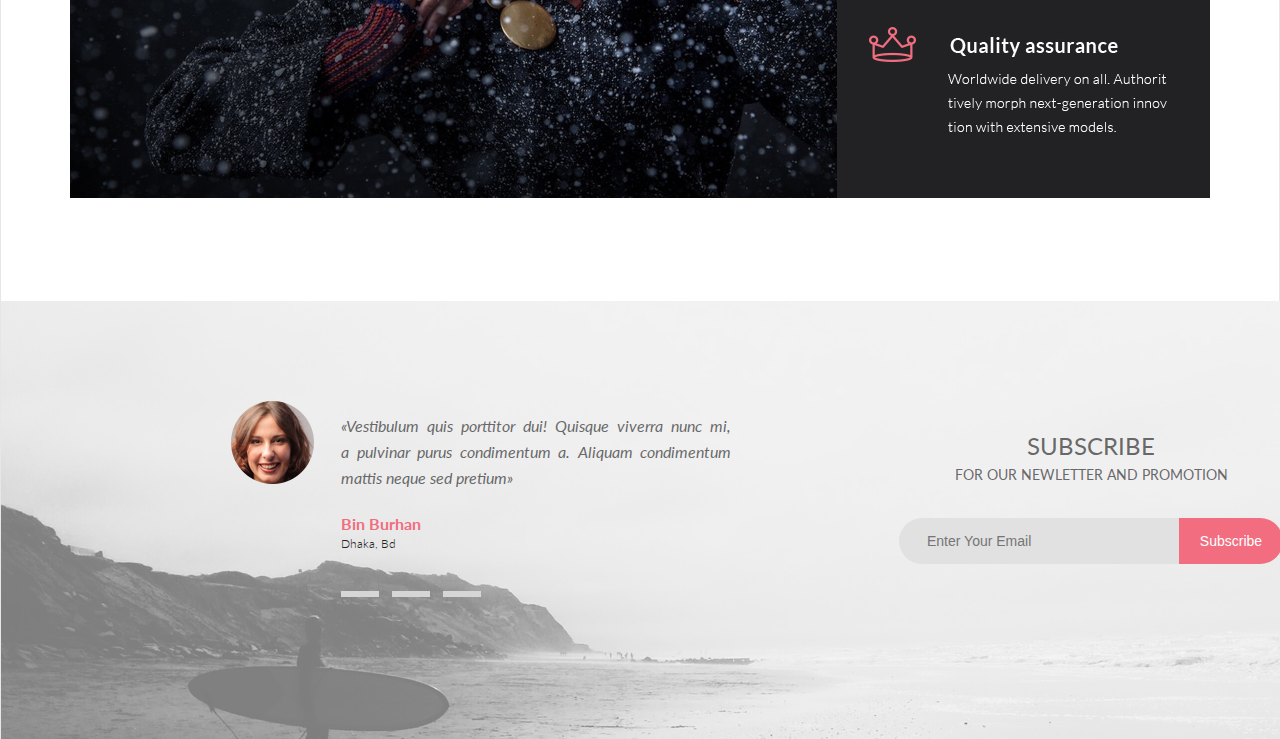
==== commit bd260e2a: "Сверстал макет до футера. Добавил анимацию при наведении на меню, а также при наведении на белые бло" ====
--- a/index.html
+++ b/index.html
@@ -3,259 +3,223 @@
 
 <head>
     <meta charset="UTF-8">
-    <link rel="stylesheet" href="libs/bootstrap/bootstrap-grid.min.css">
-    <link rel="stylesheet" href="libs/Fork-Awesome-1.1.5/css/fork-awesome.min.css">
+    <link rel="shortcut icon" href="img/favicon.png" type="image/png">
+    <link rel="stylesheet" href="https://use.fontawesome.com/releases/v5.6.3/css/all.css" integrity="sha384-UHRtZLI+pbxtHCWp1t77Bi1L4ZtiqrqD80Kn4Z8NTSRyMA2Fd33n5dQ8lWUE00s/" crossorigin="anonymous">
+    <link rel="stylesheet" href="css/fonts.css">
+    <link rel="stylesheet" href="css/media.css">
     <link rel="stylesheet" href="css/style.css">
-    <title>Product</title>
+    <title>Brand</title>
 </head>
 
 <body>
-    <header id="header" class="header">
-        <div class="container">
-            <div class="row no-gutters">
-                <div class="col-md-6">
-                    <div class="productName">
-                        <h1 class="productName__title">Product name</h1>
-                        <ul class="productName__list">
-                            <li class="productName__item">Put on&nbsp;this page information about your product</li>
-                            <li class="productName__item">A&nbsp;detailed description of&nbsp;your product</li>
-                            <li class="productName__item">Tell&nbsp;us about the advantages and merits</li>
-                            <li class="productName__item">Associate the page with the payment system</li>
-                        </ul>
-                    </div>
-                </div>
-                <div class="col-md-6 ml_auto d-flex justify-content-end"> <img src="https://placeimg.com/470/215/nature" alt="Product" class="headerProduct__img"> </div>
+    <header class="header">
+        <div class="container headerBlock">
+            <a href="#" class="logo">
+               <img src="img/logo.png" alt="Brand" class="logo__img">
+               <div class="logo__text">BRAN<span>D</span></div>
+            </a>
+            <div class="searchBlock">
+                <div class="searchBlock__browse"> Browse <i class="fas fa-caret-down"></i> </div>
+                <input type="text" class="searchBlock__input" placeholder="Search for Item...">
+                <button class="searchBlock__button"><i class="fas fa-search"></i></button>
+            </div>
+            <div class="basket">
+                <a href="#"><img src="img/basket.png" alt="Basket" class="basket__img"></a>
+                <div class="basket__text"> My&nbsp;Account <i class="fas fa-caret-down"></i> </div>
+            </div>
+        </div>
+        <nav>
+            <ul class="menu">
+                <li class="menu__item"><a href="#">HOME</a></li>
+                <li class="menu__item"><a href="#">MAN</a></li>
+                <li class="menu__item"><a href="#">WOMEN</a></li>
+                <li class="menu__item"><a href="#">KIDS</a></li>
+                <li class="menu__item"><a href="#">ACCOSERIESE</a></li>
+                <li class="menu__item"><a href="#">FEATURED</a></li>
+                <li class="menu__item"><a href="#">HOT DEALS</a></li>
+            </ul>
+        </nav>
+        <div class="topBanner">
+            <div class="container topBannerBlock">
+                <div class="topBanner__text">
+                    <div class="topText"> THE BRAND </div>
+                    <div class="bottomText"> OF&nbsp;LUXERIOUS <span>FASHION</span> </div>
+                </div>
             </div>
         </div>
     </header>
-    <section id="aboutProduct" class="aboutProduct">
-        <div class="container">
-            <div class="row">
-                <div class="col-md-7">
-                    <div class="aboutYourProduct">
-                        <h2 class="aboutYourProduct__title">About your product</h2>
-                        <p class="aboutYourProduct__text"> Lorem ipsum dolor sit amet, consectetur adipisicing elit. Nobis minus, fuga iste saepe? Maiores omnis quibusdam, voluptas enim odit consectetur debitis dignissimos, assumenda, deserunt et&nbsp;corrupti! </p>
-                        <p class="aboutYourProduct__text"> Lorem ipsum dolor sit amet, consectetur adipisicing elit. Nisi consequuntur esse sunt expedita atque dolor libero, aliquid qui adipisci aspernatur, similique eaque ut&nbsp;et&nbsp;laboriosam vitae, minima eius, architecto odit magnam? </p>
-                    </div>
-                </div>
-                <div class="col-md-5 ml-auto d-flex justify-content-end"> <img src="https://placeimg.com/430/245/nature" alt="About product" class="aboutProduct__img"> </div>
-            </div>
-        </div>
-    </section>
-    <section id="plusesProduct" class="plusesProduct">
-        <div class="container">
-            <h2 class="plusesProduct__title">Dignity and pluses product</h2>
-            <div class="row no-gutters">
-                <div class="col-md-6">
-                    <div class="plusesProduct__block"> <img src="img/shape.jpg" alt="Plus" class="plusesProduct__plus">
-                        <p class="plusesProduct__text">Delectus dolorem vero quae beatae quasi dolor deserunt iste amet atque, impedit iure placeat, ullam. Reprehenderit aliquam, nemo cum velit ratione perferendis quas, maxime, quareat porro totam, dolore minus inventore.</p>
-                    </div>
-                </div>
-                <div class="col-md-6">
-                    <div class="plusesProduct__block"><img src="img/shape.jpg" alt="Plus" class="plusesProduct__plus">
-                        <p class="plusesProduct__text">Delectus dolorem vero quae beatae quasi dolor deserunt iste amet atque, impedit iure placeat, ullam. Reprehenderit aliquam, nemo cum velit ratione perferendis quas, maxime, quareat porro totam, dolore minus inventore.</p>
-                    </div>
-                </div>
-                <div class="w-100 "></div>
-                <div class="col-md-6">
-                    <div class="plusesProduct__block"><img src="img/shape.jpg" alt="Plus" class="plusesProduct__plus">
-                        <p class="plusesProduct__text">Delectus dolorem vero quae beatae quasi dolor deserunt iste amet atque, impedit iure placeat, ullam. Reprehenderit aliquam, nemo cum velit ratione perferendis quas, maxime, quareat porro totam, dolore minus inventore.</p>
-                    </div>
-                </div>
-                <div class="col-md-6">
-                    <div class="plusesProduct__block"><img src="img/shape.jpg" alt="Plus" class="plusesProduct__plus">
-                        <p class="plusesProduct__text">Delectus dolorem vero quae beatae quasi dolor deserunt iste amet atque, impedit iure placeat, ullam. Reprehenderit aliquam, nemo cum velit ratione perferendis quas, maxime, quareat porro totam, dolore minus inventore.</p>
-                    </div>
-                </div>
-                <div class="w-100"></div>
-                <div class="col-md-6">
-                    <div class="plusesProduct__block"><img src="img/shape.jpg" alt="Plus" class="plusesProduct__plus">
-                        <p class="plusesProduct__text">Delectus dolorem vero quae beatae quasi dolor deserunt iste amet atque, impedit iure placeat, ullam. Reprehenderit aliquam, nemo cum velit ratione perferendis quas, maxime, quareat porro totam, dolore minus inventore.</p>
-                    </div>
-                </div>
-                <div class="col-md-6">
-                    <div class="plusesProduct__block"><img src="img/shape.jpg" alt="Plus" class="plusesProduct__plus">
-                        <p class="plusesProduct__text">Delectus dolorem vero quae beatae quasi dolor deserunt iste amet atque, impedit iure placeat, ullam. Reprehenderit aliquam, nemo cum velit ratione perferendis quas, maxime, quareat porro totam, dolore minus inventore.</p>
-                    </div>
-                </div>
-            </div>
-        </div>
-    </section>
-    <section id="scrinshots" class="scrinshots">
-        <div class="container">
-            <h2 class="scrinshots__title">Scrinshots</h2>
-            <div class="row no-gutters">
-                <div class="col-md-6">
-                    <article class="scrinshots__block"> <img src="https://placeimg.com/200/150/nature" alt="Scrinshots" class="scrinshots__img">
-                        <div class="scrinshots__article">
-                            <h3 class="scrinshots__article__title">The description for the image</h3>
-                            <p class="scrinshots__article__text">Pariatur iure ab&nbsp;sunt nesciunt, quibusadam odio iste cumque itaque, ipsa vel exercitationem ullam quos aut nostrum cupiditate fuga quaerat quam animi dolores. Sequi itaque, unde perferendis nemo debitis dolor.</p>
-                        </div>
-                    </article>
-                </div>
-                <div class="col-md-6">
-                    <article class="scrinshots__block"> <img src="https://placeimg.com/200/150/nature" alt="Scrinshots" class="scrinshots__img">
-                        <div class="scrinshots__article">
-                            <h3 class="scrinshots__article__title">The description for the image</h3>
-                            <p class="scrinshots__article__text">Pariatur iure ab&nbsp;sunt nesciunt, quibusadam odio iste cumque itaque, ipsa vel exercitationem ullam quos aut nostrum cupiditate fuga quaerat quam animi dolores. Sequi itaque, unde perferendis nemo debitis dolor.</p>
-                        </div>
-                    </article>
-                </div>
-                <div class="w-100"></div>
-                <div class="col-md-6">
-                    <article class="scrinshots__block"> <img src="https://placeimg.com/200/150/nature" alt="Scrinshots" class="scrinshots__img">
-                        <div class="scrinshots__article">
-                            <h3 class="scrinshots__article__title">The description for the image</h3>
-                            <p class="scrinshots__article__text">Pariatur iure ab&nbsp;sunt nesciunt, quibusadam odio iste cumque itaque, ipsa vel exercitationem ullam quos aut nostrum cupiditate fuga quaerat quam animi dolores. Sequi itaque, unde perferendis nemo debitis dolor.</p>
-                        </div>
-                    </article>
-                </div>
-                <div class="col-md-6">
-                    <article class="scrinshots__block"> <img src="https://placeimg.com/200/150/nature" alt="Scrinshots" class="scrinshots__img">
-                        <div class="scrinshots__article">
-                            <h3 class="scrinshots__article__title">The description for the image</h3>
-                            <p class="scrinshots__article__text">Pariatur iure ab&nbsp;sunt nesciunt, quibusadam odio iste cumque itaque, ipsa vel exercitationem ullam quos aut nostrum cupiditate fuga quaerat quam animi dolores. Sequi itaque, unde perferendis nemo debitis dolor.</p>
-                        </div>
-                    </article>
-                </div>
-            </div>
-        </div>
-    </section>
-    <section id="reviews" class="reviews">
-        <div class="container">
-            <h2 class="reviews__title">Reviews</h2>
-            <div class="row no-gutters">
-                <div class="col-md-6">
-                    <article class="reviews__block"> <img src="https://placeimg.com/90/90/nature" alt="Reviews" class="reviews__img">
-                        <div class="reviews__article">
-                            <p class="reviews__article__text">Porro officia cumque sint deleniti nemo facere rem vitae odit inventore cum odio, iste quia doloribus autem aperiam nulla ea&nbsp;nuque reprehenderit. Libero doloribus, possimus officiis sapiente necessitatibus commodi consectetur?</p>
-                            <p class="reviews__article__lourens">Lourens&nbsp;S.</p>
-                        </div>
-                    </article>
-                </div>
-                <div class="col-md-6 d-flex justify-content-end">
-                    <article class="reviews__block"> <img src="https://placeimg.com/90/90/nature" alt="Reviews" class="reviews__img">
-                        <div class="reviews__article">
-                            <p class="reviews__article__text">Porro officia cumque sint deleniti nemo facere rem vitae odit inventore cum odio, iste quia doloribus autem aperiam nulla ea&nbsp;nuque reprehenderit. Libero doloribus, possimus officiis sapiente necessitatibus commodi consectetur?</p>
-                            <p class="reviews__article__lourens">Lourens&nbsp;S.</p>
-                        </div>
-                    </article>
-                </div>
-                <div class="w-100"></div>
-                <div class="col-md-6">
-                    <article class="reviews__block"> <img src="https://placeimg.com/90/90/nature" alt="Reviews" class="reviews__img">
-                        <div class="reviews__article">
-                            <p class="reviews__article__text">Porro officia cumque sint deleniti nemo facere rem vitae odit inventore cum odio, iste quia doloribus autem aperiam nulla ea&nbsp;nuque reprehenderit. Libero doloribus, possimus officiis sapiente necessitatibus commodi consectetur?</p>
-                            <p class="reviews__article__lourens">Lourens&nbsp;S.</p>
-                        </div>
-                    </article>
-                </div>
-                <div class="col-md-6 d-flex justify-content-end">
-                    <article class="reviews__block"> <img src="https://placeimg.com/90/90/nature" alt="Reviews" class="reviews__img">
-                        <div class="reviews__article">
-                            <p class="reviews__article__text">Porro officia cumque sint deleniti nemo facere rem vitae odit inventore cum odio, iste quia doloribus autem aperiam nulla ea&nbsp;nuque reprehenderit. Libero doloribus, possimus officiis sapiente necessitatibus commodi consectetur?</p>
-                            <p class="reviews__article__lourens">Lourens&nbsp;S.</p>
-                        </div>
-                    </article>
-                </div>
-            </div>
-        </div>
-    </section>
-    <section id="buyItNow" class="buyItNow">
-        <div class="container">
-            <h2 class="buyItNow__title">Buy it&nbsp;now</h2>
-            <div class="row no-gutters align-items-end">
-                <div class="col-md-4 d-flex justify-content-end">
-                    <section class="buyItNow__block">
-                        <div class="buyItNow__header">Standart</div>
-                        <div class="buyItNow__price">$100</div>
-                        <div class="buyItNow__footer">
-                            <ul class="buyItNow_list">
-                                <li>1. Porro officia cumque sint deleniti;</li>
-                                <li>2. Temo facere rem vitae odit;</li>
-                                <li>3. Cum odio, iste quia doloribus autem;</li>
-                                <li>4. Aperiam nulla ea&nbsp;neque.</li>
-                            </ul> <a href="#" class="buyItNow__button">BUY</a> </div>
-                    </section>
-                </div>
-                <div class="col-md-4 d-flex justify-content-center">
-                    <section class="buyItNow__block">
-                        <div class="buyItNow__header">Premium</div>
-                        <div class="buyItNow__price">$150</div>
-                        <div class="buyItNow__footer">
-                            <ul class="buyItNow_list">
-                                <li>1. Porro officia cumque sint deleniti;</li>
-                                <li>2. Temo facere rem vitae odit;</li>
-                                <li>3. Cum odio, iste quia doloribus autem;</li>
-                                <li>4. Aperiam nulla ea&nbsp;neque;</li>
-                                <li>5. Porro officia cumque sint deleniti;</li>
-                                <li>6. Temo facere rem vitae odit;</li>
-                                <li>7. Cum odio, iste quia doloribus autem;</li>
-                                <li>8. Aperiam nulla ea&nbsp;neque.</li>
-                            </ul> <a href="#" class="buyItNow__button">BUY</a> </div>
-                    </section>
-                </div>
-                <div class="col-md-4">
-                    <section class="buyItNow__block">
-                        <div class="buyItNow__header">Lux</div>
-                        <div class="buyItNow__price">$200</div>
-                        <div class="buyItNow__footer">
-                            <ul class="buyItNow_list">
-                                <li>1. Porro officia cumque sint deleniti;</li>
-                                <li>2. Temo facere rem vitae odit;</li>
-                                <li>3. Cum odio, iste quia doloribus autem;</li>
-                                <li>4. Aperiam nulla ea&nbsp;neque;</li>
-                                <li>5. Porro officia cumque sint deleniti;</li>
-                                <li>6. Temo facere rem vitae odit;</li>
-                                <li>7. Cum odio, iste quia doloribus autem;</li>
-                                <li>8. Aperiam nulla ea&nbsp;neque;</li>
-                                <li>9. Porro officia cumque sint deleniti;</li>
-                                <li>10. Temo facere rem vitae odit;</li>
-                                <li>11. Cum odio, iste quia doloribus autem;</li>
-                                <li>12. Aperiam nulla ea&nbsp;neque.</li>
-                            </ul> <a href="#" class="buyItNow__button">BUY</a> </div>
-                    </section>
-                </div>
-            </div>
-        </div>
-    </section>
-    <section id="contacts" class="contacts">
-        <div class="container">
-            <h2 class="contacts__title">Contacts</h2>
-            <div class="row no-gutters contacts__block">
-                <div class="col-md-2"> </div>
-                <div class="col-md-5">
-                    <form action="#" class="contacts__feedback">
-                        <label>
-                            <input type="text" placeholder="Your name:"> </label>
-                        <br>
-                        <label>
-                            <input type="text" placeholder="Your email:"> </label>
-                        <br>
-                        <label>
-                            <textarea placeholder="Your message:"></textarea>
-                        </label>
-                        <br>
-                        <input type="submit" value="SEND" class="contacts__feedback__button"> </form>
-                </div>
-                <div class="col-md-3 d-flex justify-content-end">
-                    <div class="social__block">
-                        <ul class="social__block__list">
-                            <li><a href="#"><i class="fa fa-skype" aria-hidden="true"></i> here_your_login_skype</a></li>
-                            <li><a href="#"><i class="fa fa-whatsapp" aria-hidden="true"></i> 8 999 111 11 11</a></li>
-                            <li><a href="#"><i class="fa fa-at" aria-hidden="true"></i> psdhtmlcss@mail.ru</a></li>
-                            <li><a href="#"><i class="fa fa-phone" aria-hidden="true"></i> 80 00 4568 55 55</a></li>
-                        </ul>
-                        <div class="social__block__icon"> <a href="#" class="twitter"><i class="fa fa-twitter-square" aria-hidden="true"></i></a> <a href="#" class="facebook"><i class="fa fa-facebook-official" aria-hidden="true"></i></a> <a href="#" class="linkedin"><i class="fa fa-linkedin-square" aria-hidden="true"></i></a> <a href="#" class="google"><i class="fa fa-google-plus-square" aria-hidden="true"></i></a> <a href="#" class="youtube"><i class="fa fa-youtube-square" aria-hidden="true"></i></a></div>
-                    </div>
-                </div>
-                <div class="col-md-2"></div>
-            </div>
-        </div>
-    </section>
-    <footer id="footer" class="footer">
-        <p>Copyright &copy;&nbsp;2014 Product name &middot; PSD HTML&nbsp;CSS</p>
-    </footer>
+    <main class="main">
+        <div class="container topMain">
+            <div class="topMainBlock">
+                <div class="topMain__poster">
+                    <img src="img/for_men.jpg" alt="For men">
+                    <div class="topMain__text">
+                        <div class="topMain__text__top"> HOT DEAL </div>
+                        <div class="topMain__text__bottom"> FOR MEN </div>
+                    </div>
+                </div>
+                <div class="topMain__poster">
+                    <img src="img/accesories.jpg" alt="Accesories">
+                    <div class="topMain__text">
+                        <div class="topMain__text__top"> LUXIROUS &amp;&nbsp;TRENDY </div>
+                        <div class="topMain__text__bottom"> ACCESORIES </div>
+                    </div>
+                </div>
+            </div>
+            <div class="topMainBlock">
+                <div class="topMain__poster">
+                    <img src="img/women.jpg" alt="Women">
+                    <div class="topMain__text">
+                        <div class="topMain__text__top"> 30% OFFER </div>
+                        <div class="topMain__text__bottom"> WOMEN </div>
+                    </div>
+                </div>
+                <div class="topMain__poster">
+                    <img src="img/for_kids.jpg" alt="For kids">
+                    <div class="topMain__text">
+                        <div class="topMain__text__top"> NEW ARRIVALS </div>
+                        <div class="topMain__text__bottom"> FOR KIDS </div>
+                    </div>
+                </div>
+            </div>
+        </div>
+        <section class="container fetured">
+            <h2 class="fetured__title">Fetured Items</h2>
+            <p class="fetured__text">Shop for items based on&nbsp;what we&nbsp;featured in&nbsp;this week</p>
+            <div class="fetured__posters__line">
+                <div class="fetured__poster">
+                    <div class="fPoster__header">
+                        <img src="img/product_1.jpg" alt="Product">
+                        <div class="fPoster__header__botton">
+                            <a href="#"><img src="img/basket.png" alt="Basket">Add to&nbsp;Cart</a>
+                        </div>
+                    </div>
+                    <div class="fPoster__footer">
+                        <div class="fPoster__footer__title"> MANGO PEOPLE T-SHIRT </div>
+                        <div class="fPoster__footer__price"> $52.00 </div>
+                    </div>
+                </div>
+                <div class="fetured__poster">
+                    <div class="fPoster__header">
+                        <img src="img/product_2.jpg" alt="Product">
+                        <div class="fPoster__header__botton">
+                            <a href="#"><img src="img/basket.png" alt="Basket">Add to&nbsp;Cart</a>
+                        </div>
+                    </div>
+                    <div class="fPoster__footer">
+                        <div class="fPoster__footer__title"> MANGO PEOPLE T-SHIRT </div>
+                        <div class="fPoster__footer__price"> $52.00 </div>
+                    </div>
+                </div>
+                <div class="fetured__poster">
+                    <div class="fPoster__header">
+                        <img src="img/product_3.jpg" alt="Product">
+                        <div class="fPoster__header__botton">
+                            <a href="#"><img src="img/basket.png" alt="Basket">Add to&nbsp;Cart</a>
+                        </div>
+                    </div>
+                    <div class="fPoster__footer">
+                        <div class="fPoster__footer__title"> MANGO PEOPLE T-SHIRT </div>
+                        <div class="fPoster__footer__price"> $52.00 </div>
+                    </div>
+                </div>
+                <div class="fetured__poster">
+                    <div class="fPoster__header">
+                        <img src="img/product_4.jpg" alt="Product">
+                        <div class="fPoster__header__botton">
+                            <a href="#"><img src="img/basket.png" alt="Basket">Add to&nbsp;Cart</a>
+                        </div>
+                    </div>
+                    <div class="fPoster__footer">
+                        <div class="fPoster__footer__title"> MANGO PEOPLE T-SHIRT </div>
+                        <div class="fPoster__footer__price"> $52.00 </div>
+                    </div>
+                </div>
+            </div>
+            <div class="fetured__posters__line">
+                <div class="fetured__poster">
+                    <div class="fPoster__header">
+                        <img src="img/product_5.jpg" alt="Product">
+                        <div class="fPoster__header__botton">
+                            <a href="#"><img src="img/basket.png" alt="Basket">Add to&nbsp;Cart</a>
+                        </div>
+                    </div>
+                    <div class="fPoster__footer">
+                        <div class="fPoster__footer__title"> MANGO PEOPLE T-SHIRT </div>
+                        <div class="fPoster__footer__price"> $52.00 </div>
+                    </div>
+                </div>
+                <div class="fetured__poster">
+                    <div class="fPoster__header">
+                        <img src="img/product_6.jpg" alt="Product">
+                        <div class="fPoster__header__botton">
+                            <a href="#"><img src="img/basket.png" alt="Basket">Add to&nbsp;Cart</a>
+                        </div>
+                    </div>
+                    <div class="fPoster__footer">
+                        <div class="fPoster__footer__title"> MANGO PEOPLE T-SHIRT </div>
+                        <div class="fPoster__footer__price"> $52.00 </div>
+                    </div>
+                </div>
+                <div class="fetured__poster">
+                    <div class="fPoster__header">
+                        <img src="img/product_7.jpg" alt="Product">
+                        <div class="fPoster__header__botton">
+                            <a href="#"><img src="img/basket.png" alt="Basket">Add to&nbsp;Cart</a>
+                        </div>
+                    </div>
+                    <div class="fPoster__footer">
+                        <div class="fPoster__footer__title"> MANGO PEOPLE T-SHIRT </div>
+                        <div class="fPoster__footer__price"> $52.00 </div>
+                    </div>
+                </div>
+                <div class="fetured__poster">
+                    <div class="fPoster__header">
+                        <img src="img/product_8.jpg" alt="Product">
+                        <div class="fPoster__header__botton">
+                            <a href="#"><img src="img/basket.png" alt="Basket">Add to&nbsp;Cart</a>
+                        </div>
+                    </div>
+                    <div class="fPoster__footer">
+                        <div class="fPoster__footer__title"> MANGO PEOPLE T-SHIRT </div>
+                        <div class="fPoster__footer__price"> $52.00 </div>
+                    </div>
+                </div>
+            </div>
+        </section>
+        <div class="container browseAllProduct">
+            <div class="browseAllProduct__button"> Browse All Product <i class="fas fa-long-arrow-alt-right"></i> </div>
+        </div>
+        <div class="container centerBannerBlock">
+            <img src="img/center_banner.jpg" alt="30% offer for women">
+        </div>
+        <div class="bottomBannerBlock">
+            <div class="feedback">
+                <img src="img/icon_feedback.png" alt="">
+                <div class="feedback__block">
+                    <div class="feedback__text">
+                        &laquo;Vestibulum quis porttitor dui! Quisque viverra nunc&nbsp;mi, a&nbsp;pulvinar purus condimentum&nbsp;a. Aliquam condimentum mattis neque sed pretium&raquo;
+                    </div>
+                    <div class="feedback__text__author"> Bin Burhan </div>
+                    <div class="feedback__text__address"> Dhaka, Bd </div>
+                    <div class="feedback__slider">
+                        <div class="slider__form"></div>
+                        <div class="slider__form"></div>
+                        <div class="slider__form"></div>
+                    </div>
+                </div>
+            </div>
+            <div class="subscribe">
+                <div class="subscribe__title"> SUBSCRIBE </div>
+                <div class="subscribe__text"> FOR OUR NEWLETTER AND PROMOTION </div>
+                <div class="input__block">
+                    <input type="text" placeholder="Enter Your Email">
+                    <button>Subscribe</button>
+                </div>
+            </div>
+        </div>
+    </main>
+    <footer class="footer"> </footer>
 </body>
 
 </html>--- a/css/fonts.css
+++ b/css/fonts.css
@@ -0,0 +1 @@
+@import url('https://fonts.googleapis.com/css?family=Lato:300,400,700,900');--- a/css/media.css
+++ b/css/media.css
@@ -0,0 +1,54 @@
+/*==========  Desktop First Method  ==========*/
+
+/* Large Devices, Wide Screens */
+@media only screen and (max-width : 1200px) {
+
+}
+
+/* Medium Devices, Desktops */
+@media only screen and (max-width : 992px) {
+
+}
+
+/* Small Devices, Tablets */
+@media only screen and (max-width : 768px) {
+
+}
+
+/* Extra Small Devices, Phones */
+@media only screen and (max-width : 480px) {
+
+}
+
+/* Custom, iPhone Retina */
+@media only screen and (max-width : 320px) {
+
+}
+
+
+/*==========  Mobile First Method  ==========*/
+
+/* Custom, iPhone Retina */
+@media only screen and (min-width : 320px) {
+
+}
+
+/* Extra Small Devices, Phones */
+@media only screen and (min-width : 480px) {
+
+}
+
+/* Small Devices, Tablets */
+@media only screen and (min-width : 768px) {
+
+}
+
+/* Medium Devices, Desktops */
+@media only screen and (min-width : 992px) {
+
+}
+
+/* Large Devices, Wide Screens */
+@media only screen and (min-width : 1200px) {
+
+}--- a/css/style.css
+++ b/css/style.css
@@ -1,316 +1,410 @@
 /* Generated by less 2.5.1 */
-
+body,
+a {
+  font-family: 'Lato', sans-serif;
+  color: #222222;
+}
+* {
+  margin: 0;
+  padding: 0;
+}
+html,
 body {
-    max-height: 100%;
-    max-width: 1280px;
-    margin: 0 auto;
-    border-left: 1px solid #f5f5f5;
-    border-right: 1px solid #f5f5f5;
-}
-
-* {
-    margin: 0;
-    padding: 0;
-    font-family: Arial, sans-serif;
-    font-weight: 400;
-}
-
+  max-height: 100%;
+  max-width: 1600px;
+  margin: 0 auto;
+}
 .container {
-    max-width: 1180px;
-    margin: 0 auto;
-    padding: 50px 0 50px 0;
-}
-
+  max-width: 1140px;
+  margin: 0 auto;
+}
 .header,
-.contacts {
-    background-color: #445161;
-}
-
-.productName {
-    color: #fff;
-}
-
-.productName__title {
-    font-size: 60px;
-    margin-top: -15px;
-}
-
-h2 {
-    color: #445161;
-    font-size: 30px;
-    line-height: 36px;
-}
-
-h2:not([class="aboutYourProduct__title"]) {
-    text-align: center;
-}
-
-.productName__list {
-    list-style-image: url(../img/check_icon.png);
-    margin: 15px 0 0 35px;
-}
-
-.productName__item {
-    font-size: 20px;
-    line-height: 36px;
-}
-
-.headerProduct__img {
-    width: 469px;
-    height: 214px;
-}
-
-.aboutYourProduct {
-    max-width: 680px;
-}
-
-.aboutYourProduct__text {
-    color: #333333;
-    font-size: 16px;
-    line-height: 24px;
-    margin-top: 20px;
-}
-
-.aboutProduct__img {
-    width: 430px;
-    height: 245px;
-}
-
-.plusesProduct,
-.reviews {
-    background-color: #f5f5f5;
-}
-
-.plusesProduct__block,
-.scrinshots__block,
-.reviews__block,
-.buyItNow__block,
-.contacts__block {
-    margin-top: 30px;
-}
-
-.plusesProduct__plus {
-    float: left;
-}
-
-.plusesProduct__text,
-.scrinshots__article__text {
-    float: left;
-    color: #333333;
-    width: calc(92%);
-    font-size: 16px;
-    line-height: 24px;
-    margin: -5px 0 0 8px;
-}
-
-.scrinshots__img {
-    float: left;
-    width: 200px;
-    height: 150px;
-}
-
-.scrinshots__article {
-    float: left;
-    width: calc(65%);
-}
-
-.scrinshots__article__title {
-    color: #445161;
-    font-size: 24px;
-    line-height: 30px;
-    margin: -5px 0px 10px 8px;
-}
-
-.reviews__img {
-    float: left;
-    border-radius: 50%;
-    width: 75px;
-    height: 75px;
-}
-
-.reviews__article {
-    float: left;
-    width: 483px;
-    height: 121px;
-    background: url(../img/bg_review.png);
-    margin-left: 15px;
-}
-
-.reviews__article__text {
-    color: #333333;
-    font-size: 14px;
-    font-style: italic;
-    line-height: 18px;
-    max-width: 436px;
-    margin: 16px 0 0 27px;
-}
-
-.reviews__article__lourens {
-    color: #989898;
-    font-size: 14px;
-    line-height: 18px;
-    margin: 8px 0 0 27px;
-}
-
-.buyItNow__header {
-    width: 300px;
-    height: 50px;
-    background-color: #445161;
-    color: #fff;
-    font-size: 24px;
-    text-align: center;
-    line-height: 50px;
-    border-radius: 5px 5px 0 0;
-}
-
-.buyItNow__price {
-    width: 300px;
-    height: 70px;
-    background-color: #fff;
-    border: 1px solid #445162;
-    color: #445162;
-    font-size: 40px;
-    text-align: center;
-    line-height: 70px;
-}
-
-.buyItNow__footer {
-    width: 300px;
-    background-color: #445161;
-    padding: 20px;
-    border-radius: 0 0 5px 5px;
-}
-
-.buyItNow_list {
-    list-style-type: none;
-    margin: 0 0 20px;
-}
-
-.buyItNow_list li {
-    color: #fff;
-    font-size: 14px;
-    line-height: 24px;
-}
-
-.buyItNow__button {
-    display: block;
-    border-radius: 5px;
-    background-color: #fff;
-    width: 260px;
-    height: 40px;
-    color: #445161;
-    font-size: 18px;
-    font-weight: 700;
-    line-height: 40px;
-    text-align: center;
-    text-decoration: none;
-}
-
-.contacts__title {
-    color: #fff;
-}
-
-.contacts__feedback input[type="text"] {
-    border-radius: 5px;
-    background-color: #fff;
-    width: 500px;
-    height: 40px;
-    margin-bottom: 20px;
-    padding: 10px;
-    color: #445162;
-    font-size: 16px;
-    line-height: 24px;
-}
-
-.contacts__feedback textarea {
-    border-radius: 5px;
-    background-color: #fff;
-    width: 500px;
-    height: 170px;
-    resize: none;
-    padding: 10px;
-    margin-bottom: 20px;
-    color: #445162;
-    font-size: 16px;
-    line-height: 24px;
-}
-
-.contacts__feedback__button {
-    display: block;
-    border-radius: 5px;
-    background-color: #fff;
-    width: 140px;
-    height: 40px;
-    color: #445161;
-    font-size: 18px;
-    font-weight: 700;
-    line-height: 40px;
-    text-align: center;
-    text-decoration: none;
-    margin-left: calc(180px);
-    cursor: pointer;
-}
-
-.social__block__list {
-    list-style-type: none;
-}
-
-.social__block__list li {
-    margin: 0 0 30px 0;
-}
-
-.social__block__list a,
-.social__block__icon a {
-    text-decoration: none;
-    color: #ffffff;
-    font-size: 16px;
-    transition: .3s;
-}
-
-.social__block__list i {
-    font-size: 25px;
-}
-
-.social__block__icon a {
-    margin-right: 4px;
-}
-
-.social__block__icon i {
-    font-size: 40px;
-}
-
-.facebook:hover {
-    color: #3b5998;
-}
-
-.twitter:hover {
-    color: #00aced;
-}
-
-.google:hover {
-    color: #dd4b39;
-}
-
-.linkedin:hover {
-    color: #007bb6;
-}
-
-.youtube:hover {
-    color: #bb0000;
-}
-
-.linkedin:active,
-.facebook:active,
-.twitter:active,
-.google:active,
-.youtube:active {
-    color: #fff;
-}
-
+.main,
 .footer {
-    color: #445162;
-    font-size: 12px;
-    letter-spacing: 0.3px;
-    line-height: 24px;
-    text-align: center;
-}+  border: 1px solid #e6e6e6;
+  border-top: none;
+  border-bottom: none;
+  width: inherit;
+}
+.headerBlock {
+  display: flex;
+  align-items: center;
+  padding: 25px 0;
+}
+.logo {
+  width: 165px;
+  display: flex;
+  text-decoration: none;
+  justify-content: space-between;
+  align-items: center;
+}
+.logo__text {
+  font-size: 27px;
+  font-weight: 300;
+  line-height: 32px;
+}
+.logo__text span {
+  color: #f16d7f;
+  font-weight: 900;
+}
+.searchBlock {
+  width: 404px;
+  height: 38px;
+  display: flex;
+  border: 1px solid #e6e6e6;
+  border-radius: 3px;
+  margin-left: 37px;
+}
+.searchBlock__browse {
+  font-size: 14px;
+  font-weight: 400;
+  padding: 10px;
+  border-right: 1px solid #e6e6e6;
+  background: linear-gradient(180deg, #f9f9f9 0%, #f5f5f5 100%);
+  cursor: pointer;
+}
+.searchBlock__browse i {
+  color: #838383;
+  margin-left: 5px;
+}
+.searchBlock__input {
+  border: none;
+  outline: none;
+  padding: 0 16px;
+  color: #a4a4a4;
+  font-size: 14px;
+  font-weight: 300;
+  flex-grow: 1;
+}
+.searchBlock__button {
+  width: 38px;
+  border: none;
+  outline: none;
+  cursor: pointer;
+  border-left: 1px solid #e6e6e6;
+  background: white;
+}
+.searchBlock__button i {
+  color: #a4a4a4;
+  font-size: 14px;
+}
+.basket {
+  display: flex;
+  align-items: flex-end;
+  margin-left: auto;
+}
+.basket a {
+  display: flex;
+}
+.basket__text {
+  margin-left: 26px;
+  background-color: #f16d7f;
+  width: 130px;
+  height: 38px;
+  color: white;
+  font-size: 15px;
+  font-weight: 400;
+  text-align: center;
+  line-height: 38px;
+  cursor: pointer;
+}
+.basket__text i {
+  margin-left: 5px;
+}
+.menu {
+  border-top: 1px solid #e6e6e6;
+  display: flex;
+  height: 50px;
+  justify-content: center;
+  align-items: center;
+  box-sizing: border-box;
+}
+.menu__item {
+  display: block;
+  font-size: 14px;
+  font-weight: 700;
+  line-height: 26px;
+}
+.menu__item a {
+  display: block;
+  padding: 11px 22px;
+  text-decoration: none;
+  color: #222222;
+}
+.menu__item a:hover {
+  font-weight: 900;
+  background: linear-gradient(180deg, #ffdce1 0%, #f16d7f 100%);
+}
+.topBanner {
+  height: 610px;
+  background: url(../img/top_banner.jpg) no-repeat;
+  background-size: cover;
+}
+.topBannerBlock {
+  height: inherit;
+  display: flex;
+  align-items: center;
+}
+.topBanner__text {
+  height: 92px;
+  border-left: 12px solid #f16d7f;
+  padding-left: 12px;
+}
+.topBanner__text span {
+  color: #f16d7f;
+}
+.topText {
+  font-size: 60px;
+  font-weight: 900;
+  line-height: 45px;
+}
+.bottomText {
+  font-size: 40px;
+  font-weight: 900;
+  line-height: 45px;
+}
+.topMain {
+  padding-top: 100px;
+  display: flex;
+  justify-content: space-between;
+}
+.topMainBlock {
+  height: 823px;
+  display: flex;
+  flex-direction: column;
+  justify-content: space-between;
+}
+.topMain__poster {
+  position: relative;
+}
+.topMain__text {
+  position: absolute;
+  top: 26px;
+  padding: 16px 20px;
+  background: white;
+  cursor: pointer;
+}
+.topMain__text:hover {
+  padding: 16px 60px;
+  transition: .5s;
+}
+.topMain__text__top {
+  font-size: 18px;
+  font-weight: 900;
+}
+.topMain__text__bottom {
+  color: #f16d7f;
+  font-size: 30px;
+  font-weight: 900;
+}
+.fetured {
+  text-align: center;
+  margin-top: 100px;
+}
+.fetured__title {
+  font-size: 30px;
+  font-weight: 700;
+  line-height: 23px;
+}
+.fetured__text {
+  color: #9f9f9f;
+  font-size: 14px;
+  line-height: 10px;
+  padding: 16px 0 20px;
+}
+.fetured__posters__line {
+  display: flex;
+  justify-content: space-between;
+  margin-top: 40px;
+}
+.fetured__poster {
+  position: relative;
+  width: 263px;
+  height: 364px;
+}
+.fetured__poster:hover {
+  box-shadow: 0px 5px 8px 0px rgba(0, 0, 0, 0.16);
+}
+.fetured__poster:hover .fPoster__header__botton {
+  display: flex;
+}
+.fPoster__header__botton {
+  display: none;
+  justify-content: center;
+  width: 263px;
+  height: 281px;
+  position: absolute;
+  background: rgba(58, 56, 56, 0.83);
+  z-index: 9999;
+  top: 0;
+  font-size: 13px;
+  font-weight: 700;
+  color: white;
+}
+.fPoster__header__botton a {
+  text-decoration: none;
+  display: flex;
+  position: absolute;
+  top: 100px;
+  align-items: center;
+  color: white;
+  width: 100px;
+  padding: 0 11px;
+  height: 39px;
+  border: 1px solid white;
+  text-align: center;
+}
+.fPoster__header__botton a img {
+  width: 23px;
+  margin-right: 8px;
+  filter: brightness(0) invert(1);
+}
+.fPoster__footer {
+  margin: 20px 0 0 14px;
+  text-align: left;
+}
+.fPoster__footer__title {
+  font-size: 13px;
+  font-weight: 400;
+  line-height: 10px;
+}
+.fPoster__footer__price {
+  color: #f16d7f;
+  font-size: 16px;
+  font-weight: 700;
+  line-height: 12px;
+  margin-top: 17px;
+}
+.browseAllProduct {
+  display: flex;
+  justify-content: center;
+  padding: 60px 0 100px;
+}
+.browseAllProduct__button {
+  background-color: #f16d7f;
+  width: 212px;
+  height: 48px;
+  color: white;
+  font-size: 16px;
+  font-weight: 700;
+  text-align: center;
+  line-height: 48px;
+  cursor: pointer;
+}
+.browseAllProduct__button i {
+  margin-left: 9px;
+}
+.bottomBannerBlock {
+  display: flex;
+  margin: 100px 0 123px;
+  position: relative;
+  width: 1600px;
+  height: 438px;
+  background: url(../img/bottom_banner.jpg) no-repeat;
+}
+.bottomBannerBlock::after {
+  content: '';
+  width: inherit;
+  height: inherit;
+  position: absolute;
+  top: 0;
+  background-color: rgba(242, 242, 242, 0.5);
+}
+.feedback {
+  width: 500px;
+  position: relative;
+  z-index: 9999;
+  margin: 100px 0 0 230px;
+  display: flex;
+  justify-content: space-between;
+  align-items: flex-start;
+}
+.feedback__block {
+  margin-top: 12px;
+  width: 390px;
+}
+.feedback__text {
+  color: rgba(34, 34, 36, 0.67);
+  font-size: 16px;
+  font-style: italic;
+  line-height: 26px;
+  text-align: justify;
+}
+.feedback__text__author {
+  color: #f16d7f;
+  font-size: 16px;
+  font-weight: 700;
+  line-height: 26px;
+  margin-top: 20px;
+}
+.feedback__text__address {
+  font-size: 12px;
+  font-weight: 300;
+  line-height: 14px;
+}
+.feedback__slider {
+  margin-top: 40px;
+  width: 140px;
+  display: flex;
+  justify-content: space-between;
+}
+.slider__form {
+  width: 38px;
+  height: 6px;
+  background-color: #d6d6d6;
+  cursor: pointer;
+}
+.slider__form:hover {
+  background-color: #f16d7f;
+}
+.subscribe {
+  width: 390px;
+  margin: 125px 0 0 165px;
+  text-align: center;
+  position: relative;
+  z-index: 9999;
+}
+.subscribe__title {
+  color: rgba(34, 34, 36, 0.67);
+  font-size: 24px;
+  font-weight: 400;
+  line-height: 40px;
+}
+.subscribe__text {
+  color: rgba(34, 34, 36, 0.67);
+  font-size: 14px;
+  font-weight: 400;
+}
+.input__block {
+  display: flex;
+  justify-content: center;
+  margin: 35px 0 0;
+}
+.input__block input {
+  border: none;
+  outline: none;
+  background-color: #e1e1e1;
+  width: 280px;
+  height: 46px;
+  box-sizing: border-box;
+  padding: 0 28px;
+  color: rgba(34, 34, 36, 0.67);
+  font-size: 14px;
+  font-weight: 400;
+  border-radius: 50px 0 0 50px;
+}
+.input__block button {
+  border: none;
+  outline: none;
+  background-color: #f16d7f;
+  width: 104px;
+  height: 46px;
+  color: #ffffff;
+  font-size: 14px;
+  font-weight: 400;
+  border-radius: 0 50px 50px 0;
+  cursor: pointer;
+}
+.footer {
+  margin-top: 123px;
+}
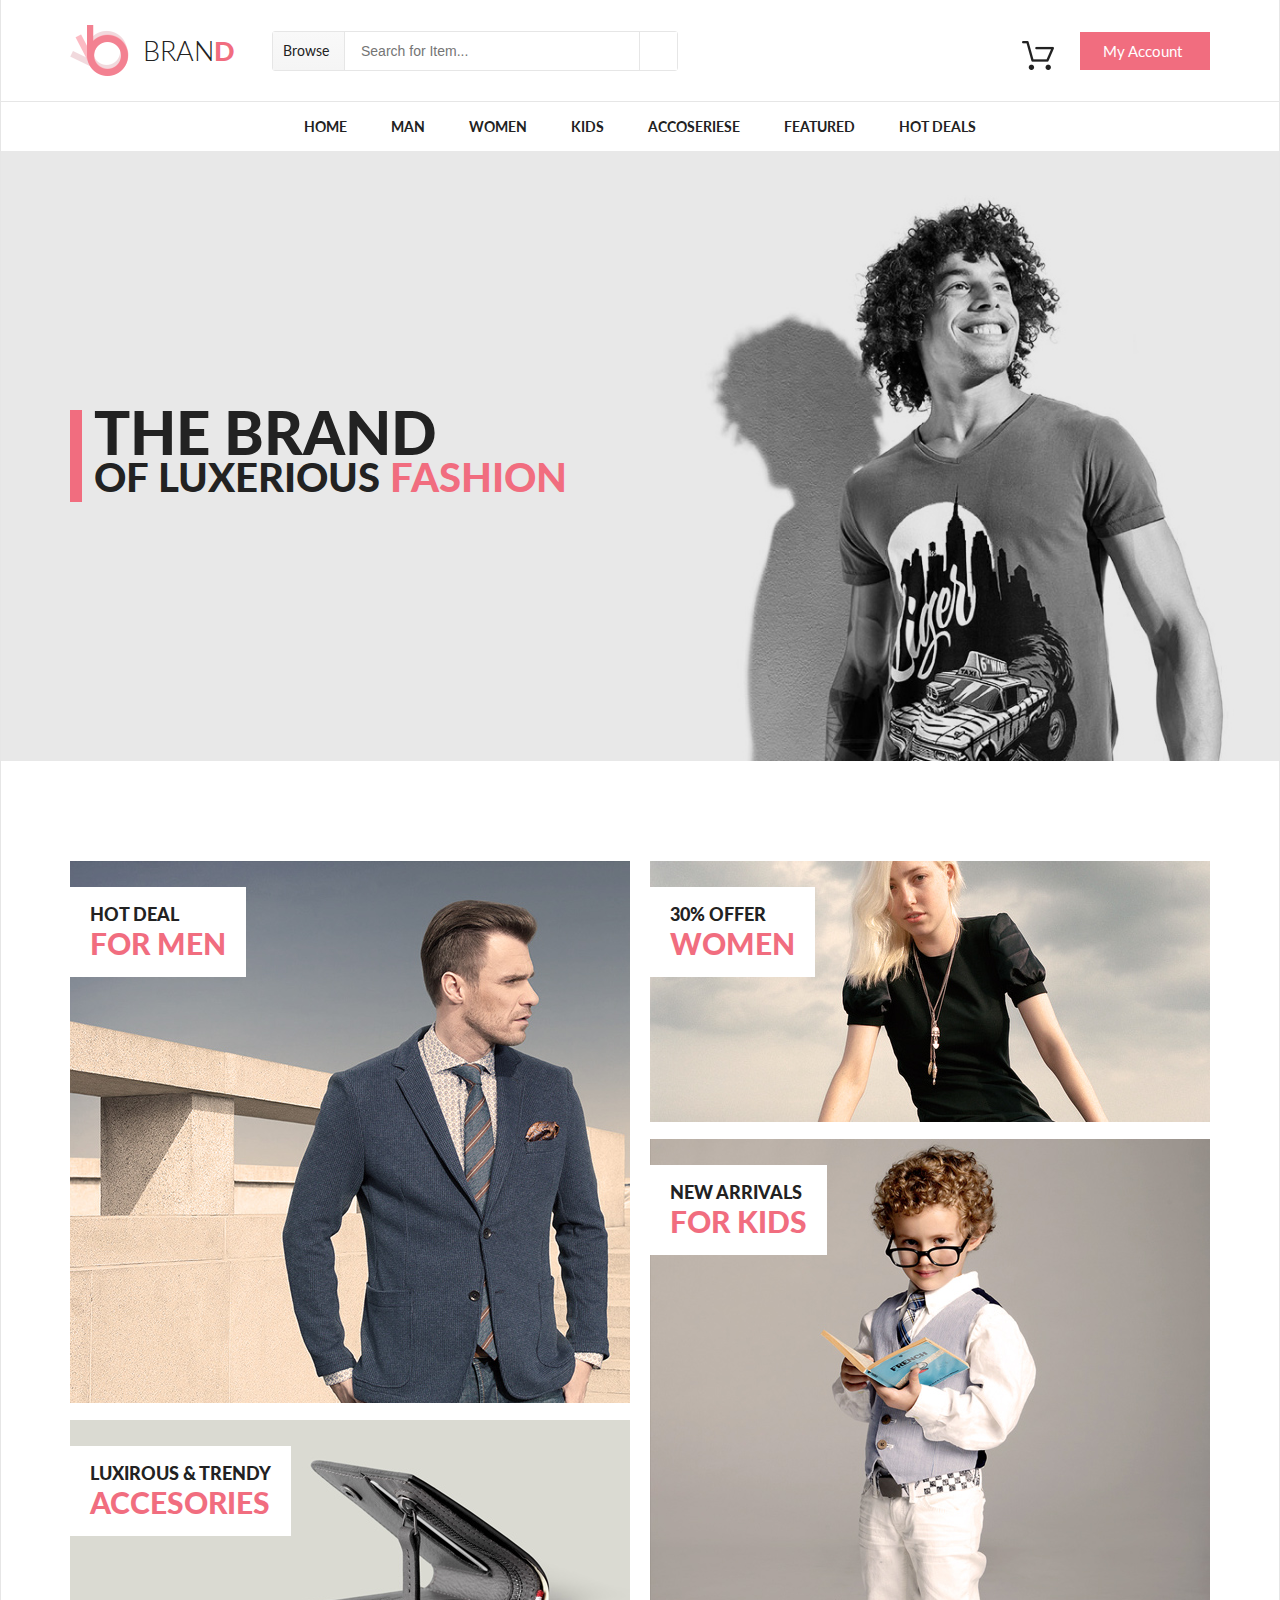
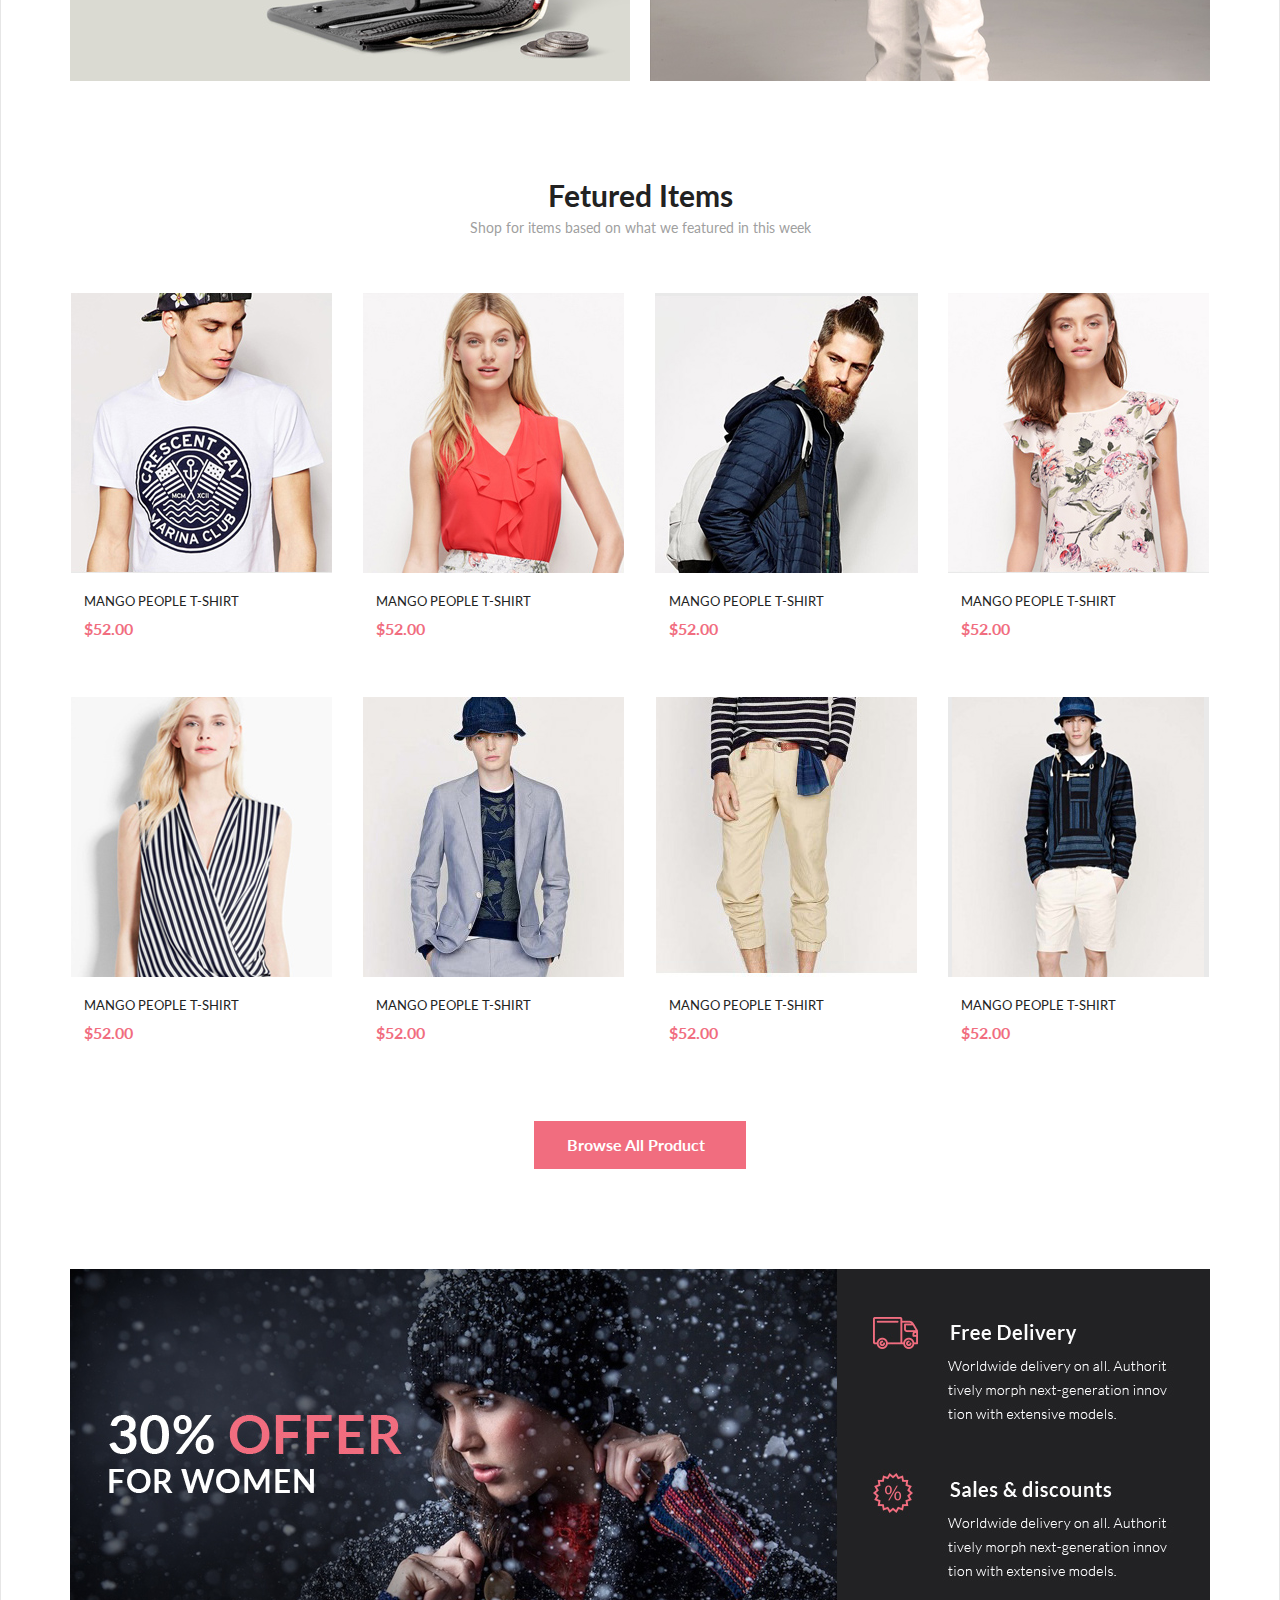
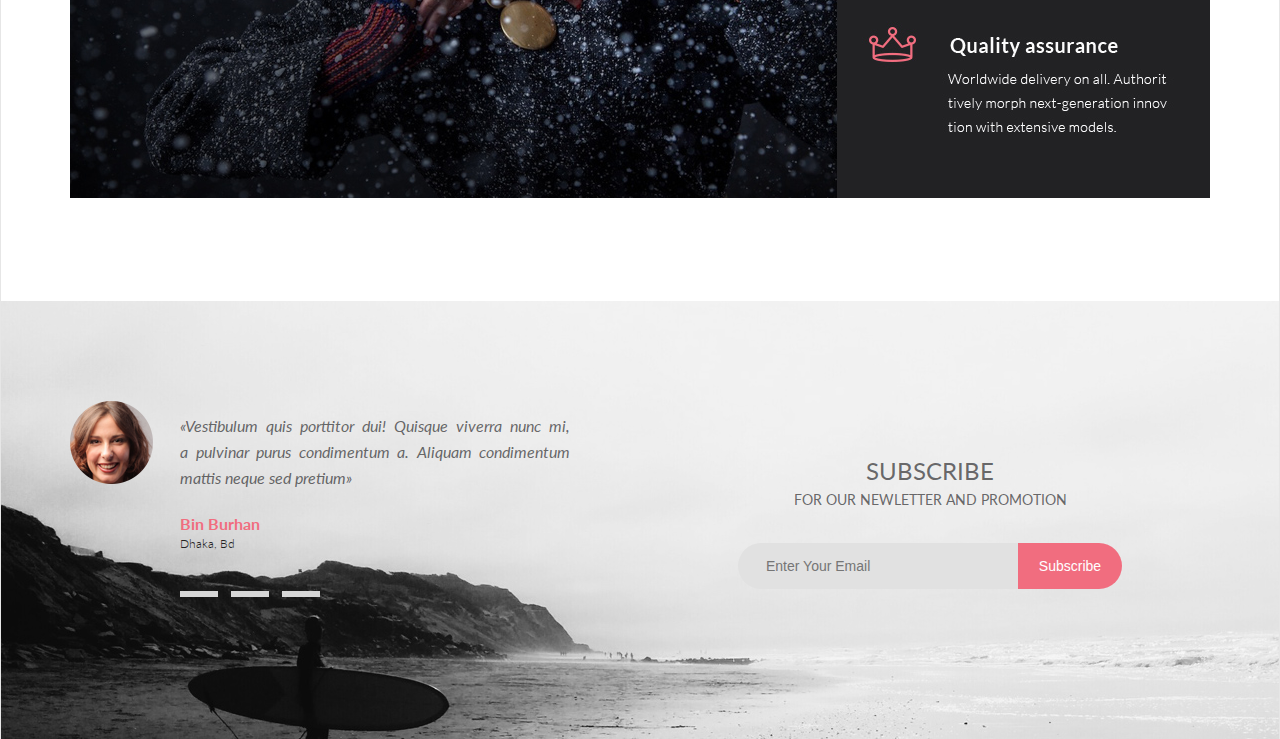
==== commit 0fea7da2: "Убрал с <body> max-width 1600px Подправил центровку элементов!" ====
--- a/index.html
+++ b/index.html
@@ -14,9 +14,8 @@
 <body>
     <header class="header">
         <div class="container headerBlock">
-            <a href="#" class="logo">
-               <img src="img/logo.png" alt="Brand" class="logo__img">
-               <div class="logo__text">BRAN<span>D</span></div>
+            <a href="#" class="logo"> <img src="img/logo.png" alt="Brand" class="logo__img">
+                <div class="logo__text">BRAN<span>D</span></div>
             </a>
             <div class="searchBlock">
                 <div class="searchBlock__browse"> Browse <i class="fas fa-caret-down"></i> </div>
@@ -51,15 +50,13 @@
     <main class="main">
         <div class="container topMain">
             <div class="topMainBlock">
-                <div class="topMain__poster">
-                    <img src="img/for_men.jpg" alt="For men">
+                <div class="topMain__poster"> <img src="img/for_men.jpg" alt="For men">
                     <div class="topMain__text">
                         <div class="topMain__text__top"> HOT DEAL </div>
                         <div class="topMain__text__bottom"> FOR MEN </div>
                     </div>
                 </div>
-                <div class="topMain__poster">
-                    <img src="img/accesories.jpg" alt="Accesories">
+                <div class="topMain__poster"> <img src="img/accesories.jpg" alt="Accesories">
                     <div class="topMain__text">
                         <div class="topMain__text__top"> LUXIROUS &amp;&nbsp;TRENDY </div>
                         <div class="topMain__text__bottom"> ACCESORIES </div>
@@ -67,15 +64,13 @@
                 </div>
             </div>
             <div class="topMainBlock">
-                <div class="topMain__poster">
-                    <img src="img/women.jpg" alt="Women">
+                <div class="topMain__poster"> <img src="img/women.jpg" alt="Women">
                     <div class="topMain__text">
                         <div class="topMain__text__top"> 30% OFFER </div>
                         <div class="topMain__text__bottom"> WOMEN </div>
                     </div>
                 </div>
-                <div class="topMain__poster">
-                    <img src="img/for_kids.jpg" alt="For kids">
+                <div class="topMain__poster"> <img src="img/for_kids.jpg" alt="For kids">
                     <div class="topMain__text">
                         <div class="topMain__text__top"> NEW ARRIVALS </div>
                         <div class="topMain__text__bottom"> FOR KIDS </div>
@@ -88,44 +83,40 @@
             <p class="fetured__text">Shop for items based on&nbsp;what we&nbsp;featured in&nbsp;this week</p>
             <div class="fetured__posters__line">
                 <div class="fetured__poster">
-                    <div class="fPoster__header">
-                        <img src="img/product_1.jpg" alt="Product">
-                        <div class="fPoster__header__botton">
-                            <a href="#"><img src="img/basket.png" alt="Basket">Add to&nbsp;Cart</a>
-                        </div>
-                    </div>
-                    <div class="fPoster__footer">
-                        <div class="fPoster__footer__title"> MANGO PEOPLE T-SHIRT </div>
-                        <div class="fPoster__footer__price"> $52.00 </div>
-                    </div>
-                </div>
-                <div class="fetured__poster">
-                    <div class="fPoster__header">
-                        <img src="img/product_2.jpg" alt="Product">
-                        <div class="fPoster__header__botton">
-                            <a href="#"><img src="img/basket.png" alt="Basket">Add to&nbsp;Cart</a>
-                        </div>
-                    </div>
-                    <div class="fPoster__footer">
-                        <div class="fPoster__footer__title"> MANGO PEOPLE T-SHIRT </div>
-                        <div class="fPoster__footer__price"> $52.00 </div>
-                    </div>
-                </div>
-                <div class="fetured__poster">
-                    <div class="fPoster__header">
-                        <img src="img/product_3.jpg" alt="Product">
-                        <div class="fPoster__header__botton">
-                            <a href="#"><img src="img/basket.png" alt="Basket">Add to&nbsp;Cart</a>
-                        </div>
-                    </div>
-                    <div class="fPoster__footer">
-                        <div class="fPoster__footer__title"> MANGO PEOPLE T-SHIRT </div>
-                        <div class="fPoster__footer__price"> $52.00 </div>
-                    </div>
-                </div>
-                <div class="fetured__poster">
-                    <div class="fPoster__header">
-                        <img src="img/product_4.jpg" alt="Product">
+                    <div class="fPoster__header"> <img src="img/product_1.jpg" alt="Product">
+                        <div class="fPoster__header__botton">
+                            <a href="#"><img src="img/basket.png" alt="Basket">Add to&nbsp;Cart</a>
+                        </div>
+                    </div>
+                    <div class="fPoster__footer">
+                        <div class="fPoster__footer__title"> MANGO PEOPLE T-SHIRT </div>
+                        <div class="fPoster__footer__price"> $52.00 </div>
+                    </div>
+                </div>
+                <div class="fetured__poster">
+                    <div class="fPoster__header"> <img src="img/product_2.jpg" alt="Product">
+                        <div class="fPoster__header__botton">
+                            <a href="#"><img src="img/basket.png" alt="Basket">Add to&nbsp;Cart</a>
+                        </div>
+                    </div>
+                    <div class="fPoster__footer">
+                        <div class="fPoster__footer__title"> MANGO PEOPLE T-SHIRT </div>
+                        <div class="fPoster__footer__price"> $52.00 </div>
+                    </div>
+                </div>
+                <div class="fetured__poster">
+                    <div class="fPoster__header"> <img src="img/product_3.jpg" alt="Product">
+                        <div class="fPoster__header__botton">
+                            <a href="#"><img src="img/basket.png" alt="Basket">Add to&nbsp;Cart</a>
+                        </div>
+                    </div>
+                    <div class="fPoster__footer">
+                        <div class="fPoster__footer__title"> MANGO PEOPLE T-SHIRT </div>
+                        <div class="fPoster__footer__price"> $52.00 </div>
+                    </div>
+                </div>
+                <div class="fetured__poster">
+                    <div class="fPoster__header"> <img src="img/product_4.jpg" alt="Product">
                         <div class="fPoster__header__botton">
                             <a href="#"><img src="img/basket.png" alt="Basket">Add to&nbsp;Cart</a>
                         </div>
@@ -138,44 +129,40 @@
             </div>
             <div class="fetured__posters__line">
                 <div class="fetured__poster">
-                    <div class="fPoster__header">
-                        <img src="img/product_5.jpg" alt="Product">
-                        <div class="fPoster__header__botton">
-                            <a href="#"><img src="img/basket.png" alt="Basket">Add to&nbsp;Cart</a>
-                        </div>
-                    </div>
-                    <div class="fPoster__footer">
-                        <div class="fPoster__footer__title"> MANGO PEOPLE T-SHIRT </div>
-                        <div class="fPoster__footer__price"> $52.00 </div>
-                    </div>
-                </div>
-                <div class="fetured__poster">
-                    <div class="fPoster__header">
-                        <img src="img/product_6.jpg" alt="Product">
-                        <div class="fPoster__header__botton">
-                            <a href="#"><img src="img/basket.png" alt="Basket">Add to&nbsp;Cart</a>
-                        </div>
-                    </div>
-                    <div class="fPoster__footer">
-                        <div class="fPoster__footer__title"> MANGO PEOPLE T-SHIRT </div>
-                        <div class="fPoster__footer__price"> $52.00 </div>
-                    </div>
-                </div>
-                <div class="fetured__poster">
-                    <div class="fPoster__header">
-                        <img src="img/product_7.jpg" alt="Product">
-                        <div class="fPoster__header__botton">
-                            <a href="#"><img src="img/basket.png" alt="Basket">Add to&nbsp;Cart</a>
-                        </div>
-                    </div>
-                    <div class="fPoster__footer">
-                        <div class="fPoster__footer__title"> MANGO PEOPLE T-SHIRT </div>
-                        <div class="fPoster__footer__price"> $52.00 </div>
-                    </div>
-                </div>
-                <div class="fetured__poster">
-                    <div class="fPoster__header">
-                        <img src="img/product_8.jpg" alt="Product">
+                    <div class="fPoster__header"> <img src="img/product_5.jpg" alt="Product">
+                        <div class="fPoster__header__botton">
+                            <a href="#"><img src="img/basket.png" alt="Basket">Add to&nbsp;Cart</a>
+                        </div>
+                    </div>
+                    <div class="fPoster__footer">
+                        <div class="fPoster__footer__title"> MANGO PEOPLE T-SHIRT </div>
+                        <div class="fPoster__footer__price"> $52.00 </div>
+                    </div>
+                </div>
+                <div class="fetured__poster">
+                    <div class="fPoster__header"> <img src="img/product_6.jpg" alt="Product">
+                        <div class="fPoster__header__botton">
+                            <a href="#"><img src="img/basket.png" alt="Basket">Add to&nbsp;Cart</a>
+                        </div>
+                    </div>
+                    <div class="fPoster__footer">
+                        <div class="fPoster__footer__title"> MANGO PEOPLE T-SHIRT </div>
+                        <div class="fPoster__footer__price"> $52.00 </div>
+                    </div>
+                </div>
+                <div class="fetured__poster">
+                    <div class="fPoster__header"> <img src="img/product_7.jpg" alt="Product">
+                        <div class="fPoster__header__botton">
+                            <a href="#"><img src="img/basket.png" alt="Basket">Add to&nbsp;Cart</a>
+                        </div>
+                    </div>
+                    <div class="fPoster__footer">
+                        <div class="fPoster__footer__title"> MANGO PEOPLE T-SHIRT </div>
+                        <div class="fPoster__footer__price"> $52.00 </div>
+                    </div>
+                </div>
+                <div class="fetured__poster">
+                    <div class="fPoster__header"> <img src="img/product_8.jpg" alt="Product">
                         <div class="fPoster__header__botton">
                             <a href="#"><img src="img/basket.png" alt="Basket">Add to&nbsp;Cart</a>
                         </div>
@@ -190,31 +177,28 @@
         <div class="container browseAllProduct">
             <div class="browseAllProduct__button"> Browse All Product <i class="fas fa-long-arrow-alt-right"></i> </div>
         </div>
-        <div class="container centerBannerBlock">
-            <img src="img/center_banner.jpg" alt="30% offer for women">
-        </div>
-        <div class="bottomBannerBlock">
-            <div class="feedback">
-                <img src="img/icon_feedback.png" alt="">
-                <div class="feedback__block">
-                    <div class="feedback__text">
-                        &laquo;Vestibulum quis porttitor dui! Quisque viverra nunc&nbsp;mi, a&nbsp;pulvinar purus condimentum&nbsp;a. Aliquam condimentum mattis neque sed pretium&raquo;
-                    </div>
-                    <div class="feedback__text__author"> Bin Burhan </div>
-                    <div class="feedback__text__address"> Dhaka, Bd </div>
-                    <div class="feedback__slider">
-                        <div class="slider__form"></div>
-                        <div class="slider__form"></div>
-                        <div class="slider__form"></div>
-                    </div>
-                </div>
-            </div>
-            <div class="subscribe">
-                <div class="subscribe__title"> SUBSCRIBE </div>
-                <div class="subscribe__text"> FOR OUR NEWLETTER AND PROMOTION </div>
-                <div class="input__block">
-                    <input type="text" placeholder="Enter Your Email">
-                    <button>Subscribe</button>
+        <div class="container centerBannerBlock"> <img src="img/center_banner.jpg" alt="30% offer for women"> </div>
+        <div class="bottomBanner">
+            <div class="container bottomBannerBlock">
+                <div class="feedback"> <img src="img/icon_feedback.png" alt="">
+                    <div class="feedback__block">
+                        <div class="feedback__text"> &laquo;Vestibulum quis porttitor dui! Quisque viverra nunc&nbsp;mi, a&nbsp;pulvinar purus condimentum&nbsp;a. Aliquam condimentum mattis neque sed pretium&raquo; </div>
+                        <div class="feedback__text__author"> Bin Burhan </div>
+                        <div class="feedback__text__address"> Dhaka, Bd </div>
+                        <div class="feedback__slider">
+                            <div class="slider__form"></div>
+                            <div class="slider__form"></div>
+                            <div class="slider__form"></div>
+                        </div>
+                    </div>
+                </div>
+                <div class="subscribe">
+                    <div class="subscribe__title"> SUBSCRIBE </div>
+                    <div class="subscribe__text"> FOR OUR NEWLETTER AND PROMOTION </div>
+                    <div class="input__block">
+                        <input type="text" placeholder="Enter Your Email">
+                        <button>Subscribe</button>
+                    </div>
                 </div>
             </div>
         </div>
--- a/css/style.css
+++ b/css/style.css
@@ -11,11 +11,10 @@
 html,
 body {
   max-height: 100%;
-  max-width: 1600px;
   margin: 0 auto;
 }
 .container {
-  max-width: 1140px;
+  width: 1140px;
   margin: 0 auto;
 }
 .header,
@@ -294,15 +293,15 @@
 .browseAllProduct__button i {
   margin-left: 9px;
 }
-.bottomBannerBlock {
-  display: flex;
-  margin: 100px 0 123px;
+.bottomBanner {
+  display: flex;
+  margin-top: 100px;
   position: relative;
-  width: 1600px;
   height: 438px;
   background: url(../img/bottom_banner.jpg) no-repeat;
-}
-.bottomBannerBlock::after {
+  background-size: cover;
+}
+.bottomBanner::after {
   content: '';
   width: inherit;
   height: inherit;
@@ -310,11 +309,14 @@
   top: 0;
   background-color: rgba(242, 242, 242, 0.5);
 }
+.bottomBannerBlock {
+  display: flex;
+}
 .feedback {
   width: 500px;
   position: relative;
   z-index: 9999;
-  margin: 100px 0 0 230px;
+  margin-top: 100px;
   display: flex;
   justify-content: space-between;
   align-items: flex-start;
@@ -359,7 +361,7 @@
 }
 .subscribe {
   width: 390px;
-  margin: 125px 0 0 165px;
+  margin: 150px 0 0 165px;
   text-align: center;
   position: relative;
   z-index: 9999;
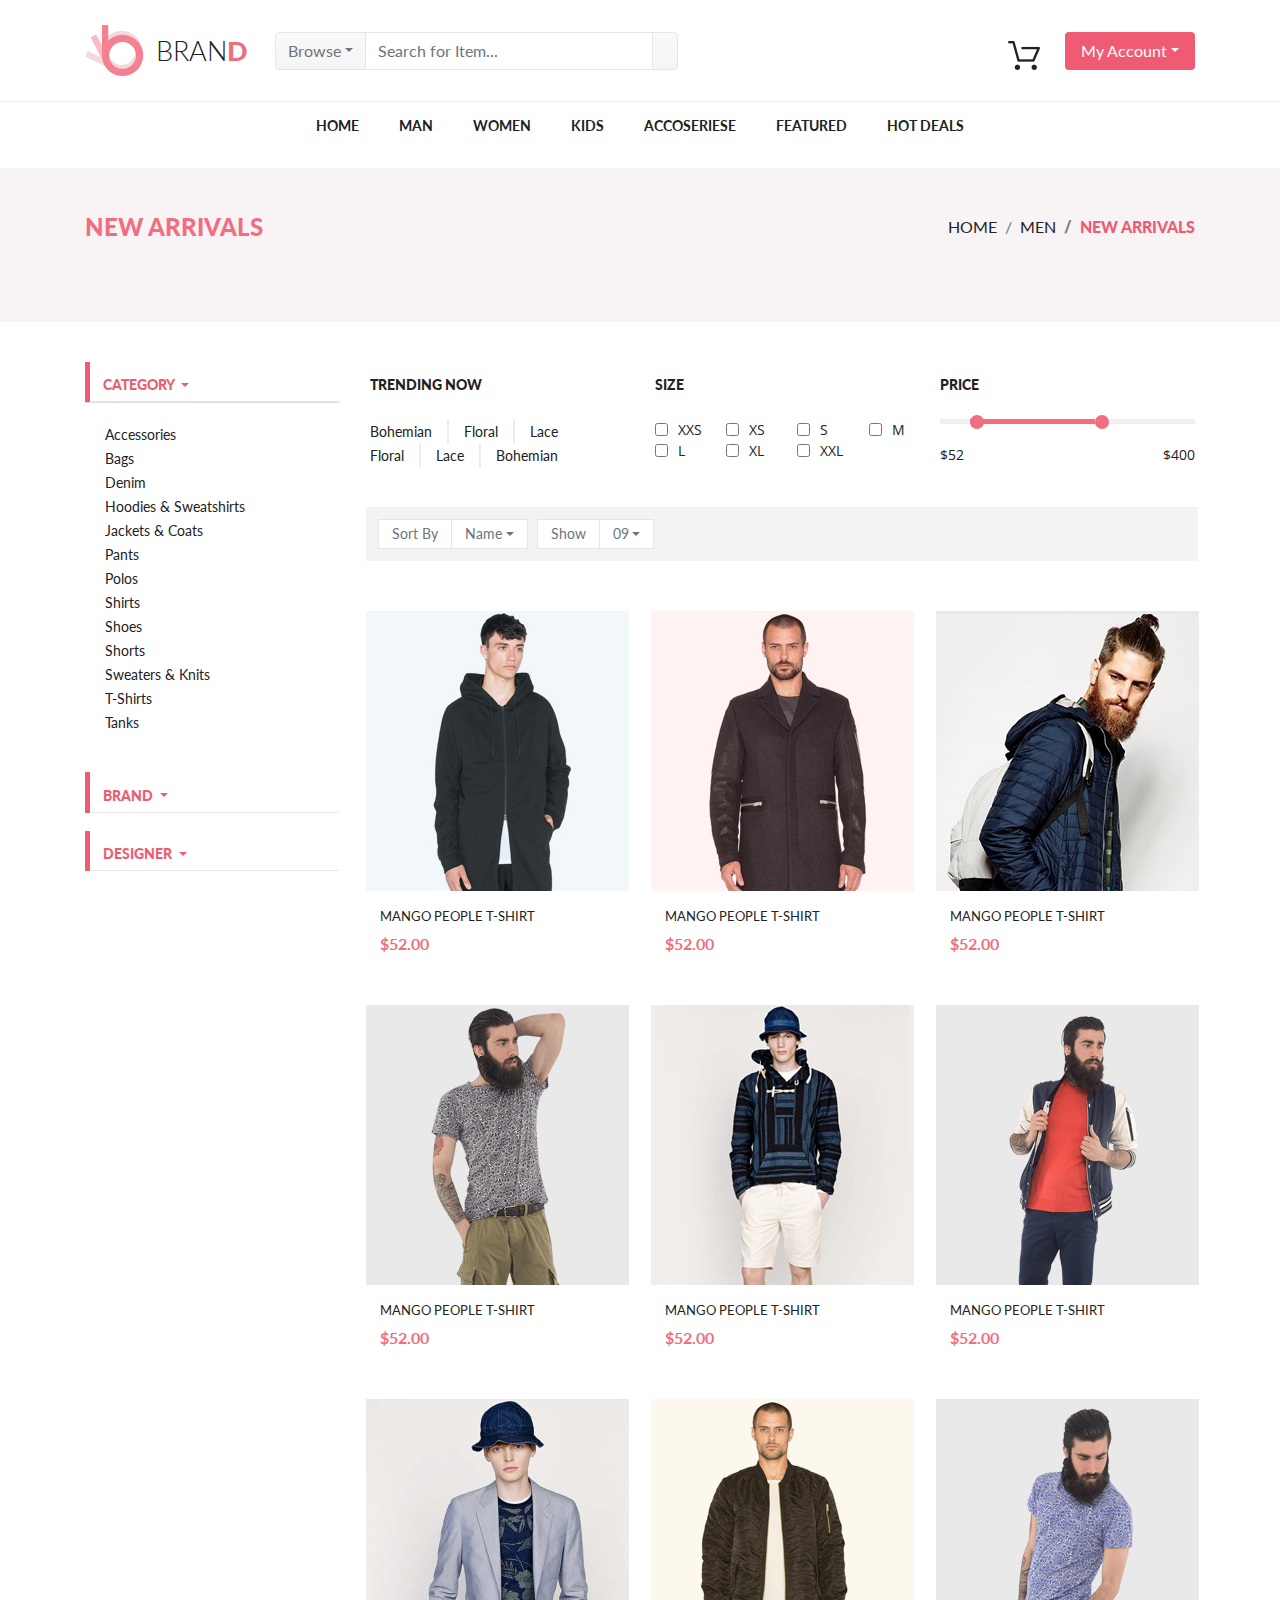
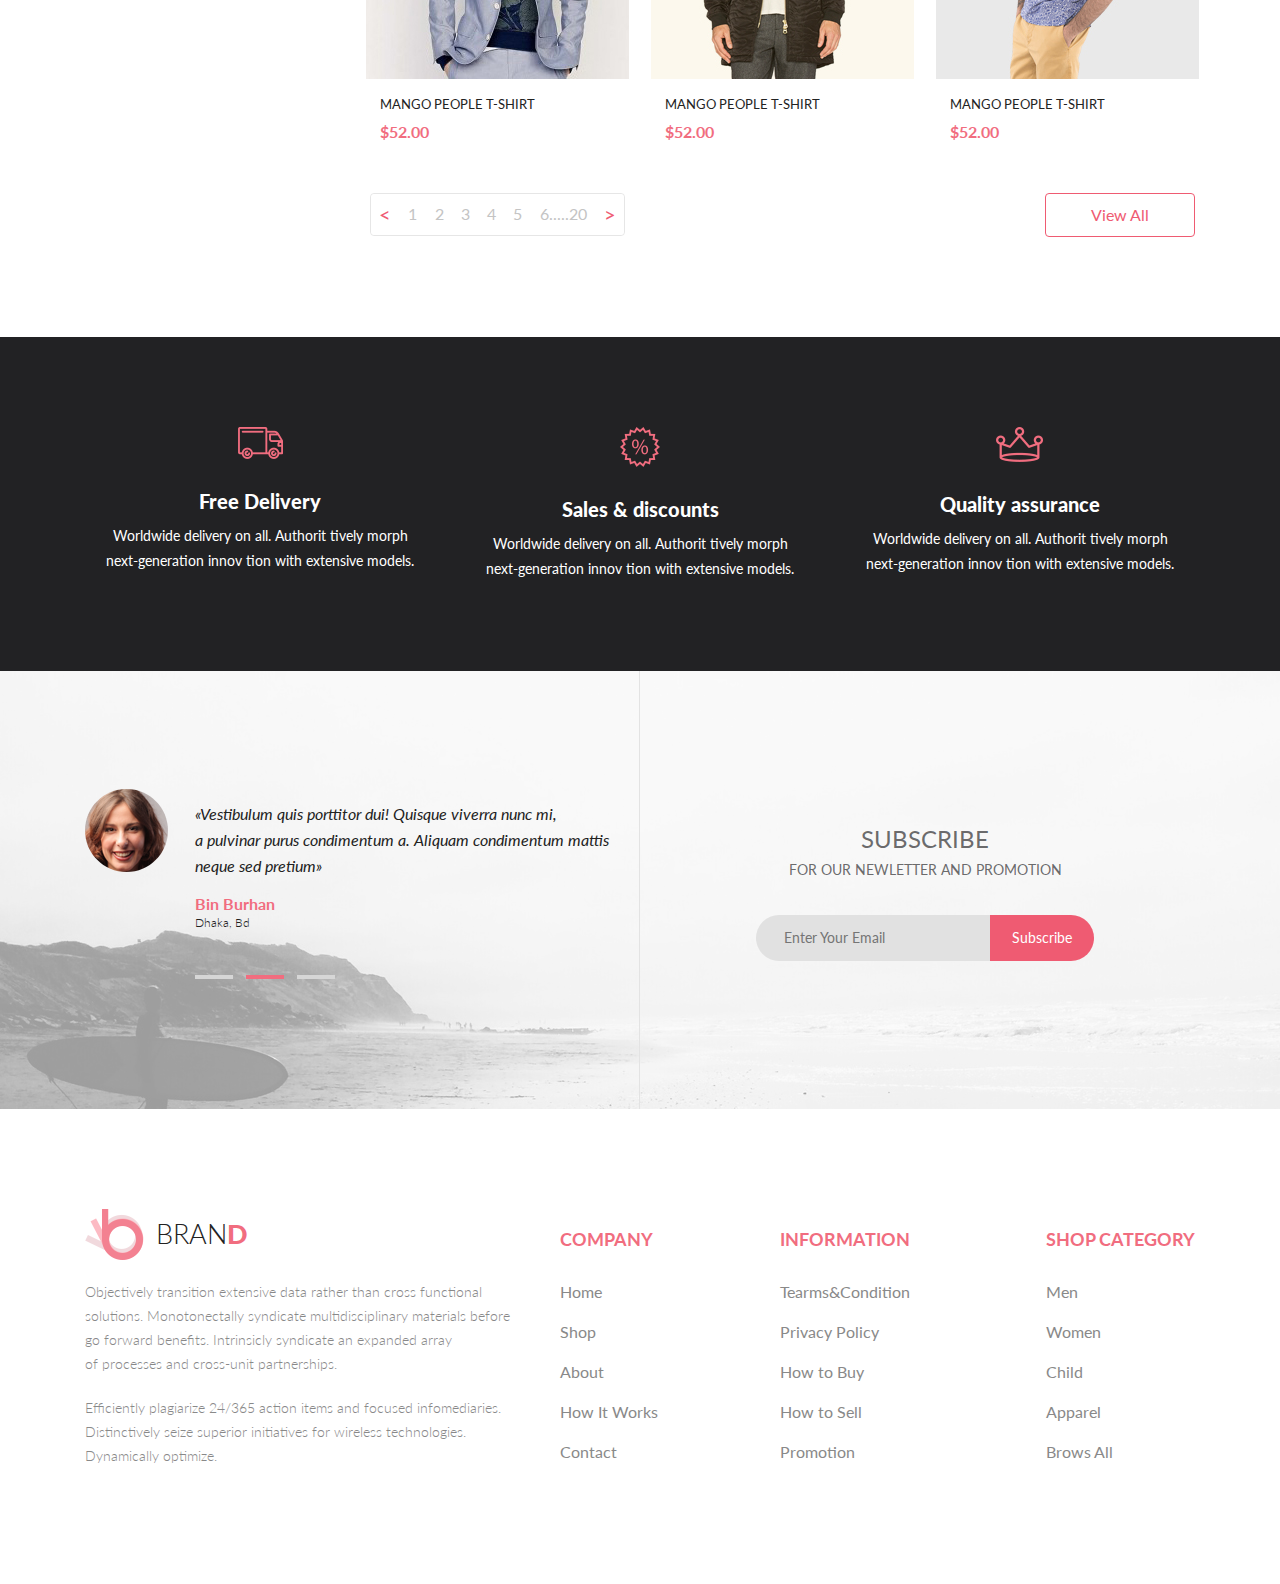
==== commit a22f7158: "Сверстал адаптивную страницу Большинство элементов взято с Bootstrap с изменением стилей под сайт" ====
--- a/index.html
+++ b/index.html
@@ -1,209 +1,563 @@
-<!DOCTYPE html>
+<!doctype html>
 <html lang="en">
 
 <head>
-    <meta charset="UTF-8">
+    <meta charset="utf-8">
+    <meta name="viewport" content="width=device-width, initial-scale=1, shrink-to-fit=no">
     <link rel="shortcut icon" href="img/favicon.png" type="image/png">
     <link rel="stylesheet" href="https://use.fontawesome.com/releases/v5.6.3/css/all.css" integrity="sha384-UHRtZLI+pbxtHCWp1t77Bi1L4ZtiqrqD80Kn4Z8NTSRyMA2Fd33n5dQ8lWUE00s/" crossorigin="anonymous">
-    <link rel="stylesheet" href="css/fonts.css">
+    <!-- Bootstrap CSS -->
+    <link rel="stylesheet" href="lib/bootstrap/css/bootstrap.min.css">
+    <link rel="stylesheet" href="css/bootstrap_skin.css">
+    <link rel="stylesheet" href="css/style.css">
     <link rel="stylesheet" href="css/media.css">
-    <link rel="stylesheet" href="css/style.css">
     <title>Brand</title>
 </head>
 
 <body>
     <header class="header">
-        <div class="container headerBlock">
-            <a href="#" class="logo"> <img src="img/logo.png" alt="Brand" class="logo__img">
-                <div class="logo__text">BRAN<span>D</span></div>
-            </a>
-            <div class="searchBlock">
-                <div class="searchBlock__browse"> Browse <i class="fas fa-caret-down"></i> </div>
-                <input type="text" class="searchBlock__input" placeholder="Search for Item...">
-                <button class="searchBlock__button"><i class="fas fa-search"></i></button>
-            </div>
-            <div class="basket">
-                <a href="#"><img src="img/basket.png" alt="Basket" class="basket__img"></a>
-                <div class="basket__text"> My&nbsp;Account <i class="fas fa-caret-down"></i> </div>
-            </div>
-        </div>
-        <nav>
-            <ul class="menu">
-                <li class="menu__item"><a href="#">HOME</a></li>
-                <li class="menu__item"><a href="#">MAN</a></li>
-                <li class="menu__item"><a href="#">WOMEN</a></li>
-                <li class="menu__item"><a href="#">KIDS</a></li>
-                <li class="menu__item"><a href="#">ACCOSERIESE</a></li>
-                <li class="menu__item"><a href="#">FEATURED</a></li>
-                <li class="menu__item"><a href="#">HOT DEALS</a></li>
-            </ul>
-        </nav>
-        <div class="topBanner">
-            <div class="container topBannerBlock">
-                <div class="topBanner__text">
-                    <div class="topText"> THE BRAND </div>
-                    <div class="bottomText"> OF&nbsp;LUXERIOUS <span>FASHION</span> </div>
+        <div class="container">
+            <div class="row align-items-center">
+                <div class="col-xl-2 col-md-3">
+                    <a href="#" class="logo">
+                        <img src="img/logo.png" alt="Brand" class="logo__img">
+                        BRAN<span>D</span>
+                    </a>
+                </div>
+                <div class="col-md-5 col-sm-7">
+                    <!-- Форма поиска начало -->
+                    <form class="input-group search">
+                        <div class="input-group-prepend">
+                            <button class="btn btn-outline-secondary dropdown-toggle" type="button" data-toggle="dropdown" aria-haspopup="true" aria-expanded="false">Browse</button>
+                            <div class="dropdown-menu">
+                                <a class="dropdown-item" href="#">...</a>
+                                <a class="dropdown-item" href="#">...</a>
+                                <a class="dropdown-item" href="#">...</a>
+                                <div role="separator" class="dropdown-divider"></div>
+                                <a class="dropdown-item" href="#">...</a>
+                            </div>
+                        </div>
+                        <input type="text" class="form-control" aria-label="Text input with dropdown button" placeholder="Search for Item...">
+                        <div class="input-group-append">
+                            <button class="btn btn-outline-secondary" type="button" id="button-addon2"><i class="fas fa-search"></i></button>
+                        </div>
+                    </form>
+                    <!-- Форма поиска конец -->
+                </div>
+                <div class="col">
+                    <div class="basket">
+                        <a href="#">
+                            <img src="img/basket.png" alt="Basket" class="basket__img">
+                        </a>
+                        <div class="btn-group">
+                            <button type="button" class="btn btn-primary dropdown-toggle basket__btn" data-toggle="dropdown" aria-haspopup="true" aria-expanded="false">My&nbsp;Account</button>
+                            <div class="dropdown-menu">
+                                <a class="dropdown-item" href="#">...</a>
+                                <a class="dropdown-item" href="#">...</a>
+                            </div>
+                        </div>
+                    </div>
                 </div>
             </div>
         </div>
     </header>
-    <main class="main">
-        <div class="container topMain">
-            <div class="topMainBlock">
-                <div class="topMain__poster"> <img src="img/for_men.jpg" alt="For men">
-                    <div class="topMain__text">
-                        <div class="topMain__text__top"> HOT DEAL </div>
-                        <div class="topMain__text__bottom"> FOR MEN </div>
-                    </div>
-                </div>
-                <div class="topMain__poster"> <img src="img/accesories.jpg" alt="Accesories">
-                    <div class="topMain__text">
-                        <div class="topMain__text__top"> LUXIROUS &amp;&nbsp;TRENDY </div>
-                        <div class="topMain__text__bottom"> ACCESORIES </div>
-                    </div>
-                </div>
-            </div>
-            <div class="topMainBlock">
-                <div class="topMain__poster"> <img src="img/women.jpg" alt="Women">
-                    <div class="topMain__text">
-                        <div class="topMain__text__top"> 30% OFFER </div>
-                        <div class="topMain__text__bottom"> WOMEN </div>
-                    </div>
-                </div>
-                <div class="topMain__poster"> <img src="img/for_kids.jpg" alt="For kids">
-                    <div class="topMain__text">
-                        <div class="topMain__text__top"> NEW ARRIVALS </div>
-                        <div class="topMain__text__bottom"> FOR KIDS </div>
-                    </div>
-                </div>
-            </div>
-        </div>
-        <section class="container fetured">
-            <h2 class="fetured__title">Fetured Items</h2>
-            <p class="fetured__text">Shop for items based on&nbsp;what we&nbsp;featured in&nbsp;this week</p>
-            <div class="fetured__posters__line">
-                <div class="fetured__poster">
-                    <div class="fPoster__header"> <img src="img/product_1.jpg" alt="Product">
-                        <div class="fPoster__header__botton">
-                            <a href="#"><img src="img/basket.png" alt="Basket">Add to&nbsp;Cart</a>
-                        </div>
-                    </div>
-                    <div class="fPoster__footer">
-                        <div class="fPoster__footer__title"> MANGO PEOPLE T-SHIRT </div>
-                        <div class="fPoster__footer__price"> $52.00 </div>
-                    </div>
-                </div>
-                <div class="fetured__poster">
-                    <div class="fPoster__header"> <img src="img/product_2.jpg" alt="Product">
-                        <div class="fPoster__header__botton">
-                            <a href="#"><img src="img/basket.png" alt="Basket">Add to&nbsp;Cart</a>
-                        </div>
-                    </div>
-                    <div class="fPoster__footer">
-                        <div class="fPoster__footer__title"> MANGO PEOPLE T-SHIRT </div>
-                        <div class="fPoster__footer__price"> $52.00 </div>
-                    </div>
-                </div>
-                <div class="fetured__poster">
-                    <div class="fPoster__header"> <img src="img/product_3.jpg" alt="Product">
-                        <div class="fPoster__header__botton">
-                            <a href="#"><img src="img/basket.png" alt="Basket">Add to&nbsp;Cart</a>
-                        </div>
-                    </div>
-                    <div class="fPoster__footer">
-                        <div class="fPoster__footer__title"> MANGO PEOPLE T-SHIRT </div>
-                        <div class="fPoster__footer__price"> $52.00 </div>
-                    </div>
-                </div>
-                <div class="fetured__poster">
-                    <div class="fPoster__header"> <img src="img/product_4.jpg" alt="Product">
-                        <div class="fPoster__header__botton">
-                            <a href="#"><img src="img/basket.png" alt="Basket">Add to&nbsp;Cart</a>
-                        </div>
-                    </div>
-                    <div class="fPoster__footer">
-                        <div class="fPoster__footer__title"> MANGO PEOPLE T-SHIRT </div>
-                        <div class="fPoster__footer__price"> $52.00 </div>
-                    </div>
-                </div>
-            </div>
-            <div class="fetured__posters__line">
-                <div class="fetured__poster">
-                    <div class="fPoster__header"> <img src="img/product_5.jpg" alt="Product">
-                        <div class="fPoster__header__botton">
-                            <a href="#"><img src="img/basket.png" alt="Basket">Add to&nbsp;Cart</a>
-                        </div>
-                    </div>
-                    <div class="fPoster__footer">
-                        <div class="fPoster__footer__title"> MANGO PEOPLE T-SHIRT </div>
-                        <div class="fPoster__footer__price"> $52.00 </div>
-                    </div>
-                </div>
-                <div class="fetured__poster">
-                    <div class="fPoster__header"> <img src="img/product_6.jpg" alt="Product">
-                        <div class="fPoster__header__botton">
-                            <a href="#"><img src="img/basket.png" alt="Basket">Add to&nbsp;Cart</a>
-                        </div>
-                    </div>
-                    <div class="fPoster__footer">
-                        <div class="fPoster__footer__title"> MANGO PEOPLE T-SHIRT </div>
-                        <div class="fPoster__footer__price"> $52.00 </div>
-                    </div>
-                </div>
-                <div class="fetured__poster">
-                    <div class="fPoster__header"> <img src="img/product_7.jpg" alt="Product">
-                        <div class="fPoster__header__botton">
-                            <a href="#"><img src="img/basket.png" alt="Basket">Add to&nbsp;Cart</a>
-                        </div>
-                    </div>
-                    <div class="fPoster__footer">
-                        <div class="fPoster__footer__title"> MANGO PEOPLE T-SHIRT </div>
-                        <div class="fPoster__footer__price"> $52.00 </div>
-                    </div>
-                </div>
-                <div class="fetured__poster">
-                    <div class="fPoster__header"> <img src="img/product_8.jpg" alt="Product">
-                        <div class="fPoster__header__botton">
-                            <a href="#"><img src="img/basket.png" alt="Basket">Add to&nbsp;Cart</a>
-                        </div>
-                    </div>
-                    <div class="fPoster__footer">
-                        <div class="fPoster__footer__title"> MANGO PEOPLE T-SHIRT </div>
-                        <div class="fPoster__footer__price"> $52.00 </div>
-                    </div>
-                </div>
-            </div>
-        </section>
-        <div class="container browseAllProduct">
-            <div class="browseAllProduct__button"> Browse All Product <i class="fas fa-long-arrow-alt-right"></i> </div>
-        </div>
-        <div class="container centerBannerBlock"> <img src="img/center_banner.jpg" alt="30% offer for women"> </div>
-        <div class="bottomBanner">
-            <div class="container bottomBannerBlock">
-                <div class="feedback"> <img src="img/icon_feedback.png" alt="">
-                    <div class="feedback__block">
-                        <div class="feedback__text"> &laquo;Vestibulum quis porttitor dui! Quisque viverra nunc&nbsp;mi, a&nbsp;pulvinar purus condimentum&nbsp;a. Aliquam condimentum mattis neque sed pretium&raquo; </div>
-                        <div class="feedback__text__author"> Bin Burhan </div>
-                        <div class="feedback__text__address"> Dhaka, Bd </div>
-                        <div class="feedback__slider">
-                            <div class="slider__form"></div>
-                            <div class="slider__form"></div>
-                            <div class="slider__form"></div>
-                        </div>
-                    </div>
-                </div>
-                <div class="subscribe">
-                    <div class="subscribe__title"> SUBSCRIBE </div>
-                    <div class="subscribe__text"> FOR OUR NEWLETTER AND PROMOTION </div>
-                    <div class="input__block">
-                        <input type="text" placeholder="Enter Your Email">
-                        <button>Subscribe</button>
-                    </div>
-                </div>
-            </div>
-        </div>
-    </main>
-    <footer class="footer"> </footer>
+    <nav class="navbar navbar-expand-md navbar-light bg-light">
+        <div class="container">
+            <button class="navbar-toggler" type="button" data-toggle="collapse" data-target="#navbarNav" aria-controls="navbarNav" aria-expanded="false" aria-label="Toggle navigation"> <span class="navbar-toggler-icon"></span> </button>
+            <div class="collapse navbar-collapse" id="navbarNav">
+                <ul class="navbar-nav menu">
+                    <li class="nav-item"> <a class="nav-link" href="#">HOME</a></li>
+                    <li class="nav-item"> <a class="nav-link" href="#">MAN</a></li>
+                    <li class="nav-item"> <a class="nav-link" href="#">WOMEN</a></li>
+                    <li class="nav-item"> <a class="nav-link" href="#">KIDS</a></li>
+                    <li class="nav-item"> <a class="nav-link" href="#">ACCOSERIESE</a></li>
+                    <li class="nav-item"> <a class="nav-link" href="#">FEATURED</a></li>
+                    <li class="nav-item"> <a class="nav-link" href="#">HOT DEALS</a></li>
+                </ul>
+            </div>
+        </div>
+    </nav>
+    <section class="newArrivals">
+        <div class="container">
+            <div class="row align-items-center">
+                <div class="col-md-6">
+                    <h1>New Arrivals</h1>
+                </div>
+                <div class="col-md-6">
+                    <nav aria-label="breadcrumb">
+                        <ol class="breadcrumb navBreadcrumb">
+                            <li class="breadcrumb-item"><a href="#">Home</a></li>
+                            <li class="breadcrumb-item"><a href="#">Men</a></li>
+                            <li class="breadcrumb-item active" aria-current="page">New Arrivals</li>
+                        </ol>
+                    </nav>
+                </div>
+            </div>
+        </div>
+    </section>
+    <section class="container shop">
+        <div class="row">
+            <div class="col-md-3">
+                <!----------------------- Аккордеон-------------------->
+                <div class="accordion" id="accordionExample">
+                    <div class="card">
+                        <div class="card-header" id="headingOne">
+                            <h2 class="mb-0">
+                                <button class="btn btn-link dropdown-toggle" type="button" data-toggle="collapse" data-target="#collapseOne" aria-expanded="true" aria-controls="collapseOne">
+                                    Category
+                                </button>
+                            </h2>
+                        </div>
+                        <div id="collapseOne" class="collapse show" aria-labelledby="headingOne" data-parent="#accordionExample">
+                            <div class="card-body accordionItems">
+                                <a href="#">Accessories</a><br>
+                                <a href="#">Bags</a><br>
+                                <a href="#">Denim</a><br>
+                                <a href="#">Hoodies & Sweatshirts</a><br>
+                                <a href="#">Jackets & Coats</a><br>
+                                <a href="#">Pants</a><br>
+                                <a href="#">Polos</a><br>
+                                <a href="#">Shirts</a><br>
+                                <a href="#">Shoes</a><br>
+                                <a href="#">Shorts</a><br>
+                                <a href="#">Sweaters & Knits</a><br>
+                                <a href="#">T-Shirts</a><br>
+                                <a href="#">Tanks</a>
+                            </div>
+                        </div>
+                    </div>
+                    <div class="card">
+                        <div class="card-header" id="headingTwo">
+                            <h2 class="mb-0">
+                                <button class="btn btn-link dropdown-toggle collapsed" type="button" data-toggle="collapse" data-target="#collapseTwo" aria-expanded="false" aria-controls="collapseTwo">
+                                    Brand
+                                </button>
+                            </h2>
+                        </div>
+                        <div id="collapseTwo" class="collapse" aria-labelledby="headingTwo" data-parent="#accordionExample">
+                            <div class="card-body">222</div>
+                        </div>
+                    </div>
+                    <div class="card">
+                        <div class="card-header" id="headingThree">
+                            <h2 class="mb-0">
+                                <button class="btn btn-link dropdown-toggle collapsed" type="button" data-toggle="collapse" data-target="#collapseThree" aria-expanded="false" aria-controls="collapseThree">
+                                    Designer
+                                </button>
+                            </h2>
+                        </div>
+                        <div id="collapseThree" class="collapse" aria-labelledby="headingThree" data-parent="#accordionExample">
+                            <div class="card-body">333 </div>
+                        </div>
+                    </div>
+                </div>
+                <!----------------------- Конец Аккордеон-------------------->
+            </div>
+            <div class="col-md-9 shop__right">
+                <div class="row">
+                    <div class="col-xl-4 col-sm-6 col-auto trending">
+                        <h3>Trending now</h3>
+                        <div class="row">
+                            <div class="col-auto trending__item">
+                                <a href="#">Bohemian</a>
+                            </div>
+                            <div class="col-auto trending__item">
+                                <a href="#">Floral</a>
+                            </div>
+                            <div class="col-auto trending__item">
+                                <a href="#">Lace</a>
+                            </div>
+                        </div>
+                        <div class="row">
+                            <div class="col-auto trending__item">
+                                <a href="#">Floral</a>
+                            </div>
+                            <div class="col-auto trending__item">
+                                <a href="#">Lace</a>
+                            </div>
+                            <div class="col-auto trending__item">
+                                <a href="#">Bohemian</a>
+                            </div>
+                        </div>
+                    </div>
+                    <div class="col-xl-4 col-sm-6 size">
+                        <h3>Size</h3>
+                        <div class="row">
+                            <div class="col-3 d-flex align-items-center size__item">
+                                <input type="checkbox" id="size__item1">
+                                <label for="size__item1">XXS</label>
+                            </div>
+                            <div class="col-3 d-flex align-items-center size__item">
+                                <input type="checkbox" id="size__item2">
+                                <label for="size__item2">XS</label>
+                            </div>
+                            <div class="col-3 d-flex align-items-center size__item">
+                                <input type="checkbox" id="size__item3">
+                                <label for="size__item3">S</label>
+                            </div>
+                            <div class="col-3 d-flex align-items-center size__item">
+                                <input type="checkbox" id="size__item4">
+                                <label for="size__item4">M</label>
+                            </div>
+                            <div class="col-3 d-flex align-items-center size__item">
+                                <input type="checkbox" id="size__item5">
+                                <label for="size__item5">L</label>
+                            </div>
+                            <div class="col-3 d-flex align-items-center size__item">
+                                <input type="checkbox" id="size__item6">
+                                <label for="size__item6">XL</label>
+                            </div>
+                            <div class="col-3 d-flex align-items-center size__item">
+                                <input type="checkbox" id="size__item7">
+                                <label for="size__item7">XXL</label>
+                            </div>
+                        </div>
+                    </div>
+                    <div class="col-xl-4 col-sm-6 price">
+                        <h3>Price</h3>
+                        <div class="price__line">
+                            <div class="line__activ"></div>
+                            <div class="line__circle circle__pos1"></div>
+                            <div class="line__circle circle__pos2"></div>
+                        </div>
+                        <div class="row">
+                            <div class="col-6 price__value">$52</div>
+                            <div class="col-6 price__value">$400</div>
+                        </div>
+                    </div>
+                </div>
+                <div class="row">
+                    <div class="col-12">
+                        <div class="shop__filtr">
+                            <form class="input-group filtr__sort">
+                                <div class="input-group-prepend">
+                                    <button type="button" class="btn btn-outline-secondary filtr__btn">Sort By</button>
+                                    <button class="btn btn-outline-secondary dropdown-toggle filtr__btn" type="button" data-toggle="dropdown" aria-haspopup="true" aria-expanded="false">Name</button>
+                                    <div class="dropdown-menu">
+                                        <a class="dropdown-item" href="#">...</a>
+                                        <a class="dropdown-item" href="#">...</a>
+                                        <a class="dropdown-item" href="#">...</a>
+                                        <div role="separator" class="dropdown-divider"></div>
+                                        <a class="dropdown-item" href="#">...</a>
+                                    </div>
+                                </div>
+                            </form>
+                            <form class="input-group filtr__show">
+                                <div class="input-group-prepend">
+                                    <button type="button" class="btn btn-outline-secondary filtr__btn">Show</button>
+                                    <button class="btn btn-outline-secondary dropdown-toggle filtr__btn" type="button" data-toggle="dropdown" aria-haspopup="true" aria-expanded="false">09</button>
+                                    <div class="dropdown-menu">
+                                        <a class="dropdown-item" href="#">...</a>
+                                        <a class="dropdown-item" href="#">...</a>
+                                        <a class="dropdown-item" href="#">...</a>
+                                        <div role="separator" class="dropdown-divider"></div>
+                                        <a class="dropdown-item" href="#">...</a>
+                                    </div>
+                                </div>
+                            </form>
+                        </div>
+                    </div>
+                </div>
+                <!------------------- Фотоколлаж----------------------------->
+                <div class="row">
+                    <div class="col-xl-4 col-sm-6 d-flex justify-content-center">
+                        <div class="fetured__poster">
+                            <div class="poster__header">
+                                <img src="img/layer_1.jpg" alt="Product">
+                                <div class="poster__header__botton">
+                                    <a href="#">
+                                        <img src="img/basket.png" alt="Basket">
+                                        Add to&nbsp;Cart
+                                    </a>
+                                </div>
+                            </div>
+                            <div class="poster__footer">
+                                <div class="poster__footer__title">MANGO PEOPLE T-SHIRT</div>
+                                <div class="poster__footer__price">$52.00</div>
+                            </div>
+                        </div>
+                    </div>
+                    <div class="col-xl-4 col-sm-6 d-flex justify-content-center">
+                        <div class="fetured__poster">
+                            <div class="poster__header">
+                                <img src="img/layer_2.jpg" alt="Product">
+                                <div class="poster__header__botton">
+                                    <a href="#">
+                                        <img src="img/basket.png" alt="Basket">
+                                        Add to&nbsp;Cart
+                                    </a>
+                                </div>
+                            </div>
+                            <div class="poster__footer">
+                                <div class="poster__footer__title">MANGO PEOPLE T-SHIRT</div>
+                                <div class="poster__footer__price">$52.00</div>
+                            </div>
+                        </div>
+                    </div>
+                    <div class="col-xl-4 col-sm-6 d-flex justify-content-center">
+                        <div class="fetured__poster">
+                            <div class="poster__header">
+                                <img src="img/layer_3.jpg" alt="Product">
+                                <div class="poster__header__botton">
+                                    <a href="#">
+                                        <img src="img/basket.png" alt="Basket">
+                                        Add to&nbsp;Cart
+                                    </a>
+                                </div>
+                            </div>
+                            <div class="poster__footer">
+                                <div class="poster__footer__title">MANGO PEOPLE T-SHIRT</div>
+                                <div class="poster__footer__price">$52.00</div>
+                            </div>
+                        </div>
+                    </div>
+                    <div class="col-xl-4 col-sm-6 d-flex justify-content-center">
+                        <div class="fetured__poster">
+                            <div class="poster__header">
+                                <img src="img/layer_4.jpg" alt="Product">
+                                <div class="poster__header__botton">
+                                    <a href="#">
+                                        <img src="img/basket.png" alt="Basket">
+                                        Add to&nbsp;Cart
+                                    </a>
+                                </div>
+                            </div>
+                            <div class="poster__footer">
+                                <div class="poster__footer__title">MANGO PEOPLE T-SHIRT</div>
+                                <div class="poster__footer__price">$52.00</div>
+                            </div>
+                        </div>
+                    </div>
+                    <div class="col-xl-4 col-sm-6 d-flex justify-content-center">
+                        <div class="fetured__poster">
+                            <div class="poster__header">
+                                <img src="img/layer_5.jpg" alt="Product">
+                                <div class="poster__header__botton">
+                                    <a href="#">
+                                        <img src="img/basket.png" alt="Basket">
+                                        Add to&nbsp;Cart
+                                    </a>
+                                </div>
+                            </div>
+                            <div class="poster__footer">
+                                <div class="poster__footer__title">MANGO PEOPLE T-SHIRT</div>
+                                <div class="poster__footer__price">$52.00</div>
+                            </div>
+                        </div>
+                    </div>
+                    <div class="col-xl-4 col-sm-6 d-flex justify-content-center">
+                        <div class="fetured__poster">
+                            <div class="poster__header">
+                                <img src="img/layer_6.jpg" alt="Product">
+                                <div class="poster__header__botton">
+                                    <a href="#">
+                                        <img src="img/basket.png" alt="Basket">
+                                        Add to&nbsp;Cart
+                                    </a>
+                                </div>
+                            </div>
+                            <div class="poster__footer">
+                                <div class="poster__footer__title">MANGO PEOPLE T-SHIRT</div>
+                                <div class="poster__footer__price">$52.00</div>
+                            </div>
+                        </div>
+                    </div>
+                    <div class="col-xl-4 col-sm-6 d-flex justify-content-center">
+                        <div class="fetured__poster">
+                            <div class="poster__header">
+                                <img src="img/layer_7.jpg" alt="Product">
+                                <div class="poster__header__botton">
+                                    <a href="#">
+                                        <img src="img/basket.png" alt="Basket">
+                                        Add to&nbsp;Cart
+                                    </a>
+                                </div>
+                            </div>
+                            <div class="poster__footer">
+                                <div class="poster__footer__title">MANGO PEOPLE T-SHIRT</div>
+                                <div class="poster__footer__price">$52.00</div>
+                            </div>
+                        </div>
+                    </div>
+                    <div class="col-xl-4 col-sm-6 d-flex justify-content-center">
+                        <div class="fetured__poster">
+                            <div class="poster__header">
+                                <img src="img/layer_8.jpg" alt="Product">
+                                <div class="poster__header__botton">
+                                    <a href="#">
+                                        <img src="img/basket.png" alt="Basket">
+                                        Add to&nbsp;Cart
+                                    </a>
+                                </div>
+                            </div>
+                            <div class="poster__footer">
+                                <div class="poster__footer__title">MANGO PEOPLE T-SHIRT</div>
+                                <div class="poster__footer__price">$52.00</div>
+                            </div>
+                        </div>
+                    </div>
+                    <div class="col-xl-4 col-sm-6 d-flex justify-content-center">
+                        <div class="fetured__poster">
+                            <div class="poster__header">
+                                <img src="img/layer_9.jpg" alt="Product">
+                                <div class="poster__header__botton">
+                                    <a href="#">
+                                        <img src="img/basket.png" alt="Basket">
+                                        Add to&nbsp;Cart
+                                    </a>
+                                </div>
+                            </div>
+                            <div class="poster__footer">
+                                <div class="poster__footer__title">MANGO PEOPLE T-SHIRT</div>
+                                <div class="poster__footer__price">$52.00</div>
+                            </div>
+                        </div>
+                    </div>
+                </div>
+                <!------------------- Конец Фотоколлаж----------------------------->
+                <div class="row">
+                    <div class="col-xl-4 col-sm-6 d-flex">
+                        <nav aria-label="Page navigation example" class="pages">
+                            <ul class="pagination">
+                                <li class="page-item">
+                                    <a class="page-link" href="#" aria-label="Previous"><span aria-hidden="true">&lt;</span></a>
+                                </li>
+                                <li class="page-item">
+                                    <a class="page-link" href="#">1</a>
+                                </li>
+                                <li class="page-item">
+                                    <a class="page-link" href="#">2</a>
+                                </li>
+                                <li class="page-item">
+                                    <a class="page-link" href="#">3</a>
+                                </li>
+                                <li class="page-item">
+                                    <a class="page-link" href="#">4</a>
+                                </li>
+                                <li class="page-item">
+                                    <a class="page-link" href="#">5</a>
+                                </li>
+                                <li class="page-item">
+                                    <a class="page-link" href="#">6.....20</a>
+                                </li>
+                                <li class="page-item">
+                                    <a class="page-link" href="#" aria-label="Next"><span aria-hidden="true">&gt;</span></a>
+                                </li>
+                            </ul>
+                        </nav>
+                    </div>
+                    <div class="offset-xl-4 col-xl-4 col-sm-6">
+                        <button type="button" class="btn btn-outline-primary viewAll__btn">View All</button>
+                    </div>
+                </div>
+            </div>
+        </div>
+    </section>
+    <section class="advantages">
+        <div class="container">
+            <div class="row">
+                <div class="col-md-4 advantages__item">
+                    <img src="img/free_delivery.png" alt="Free Delivery">
+                    <h3>Free Delivery</h3>
+                    <p>Worldwide delivery on all. Authorit tively morph next-generation innov tion with extensive models.</p>
+                </div>
+                <div class="col-md-4 advantages__item">
+                    <img src="img/sales_discounts.png" alt="Free Delivery">
+                    <h3>Sales & discounts</h3>
+                    <p>Worldwide delivery on all. Authorit tively morph next-generation innov tion with extensive models.</p>
+                </div>
+                <div class="col-md-4 advantages__item">
+                    <img src="img/quality_assurance.png" alt="Free Delivery">
+                    <h3>Quality assurance</h3>
+                    <p>Worldwide delivery on all. Authorit tively morph next-generation innov tion with extensive models.</p>
+                </div>
+            </div>
+        </div>
+    </section>
+    <section class="subscribe">
+        <div class="container">
+            <div class="row subscribeBlock">
+                <div class="col-md-6 subscribe__reviews">
+                    <div class="reviews">
+                        <div class="reviews__img">
+                            <img src="img/icon_feedback.png" alt="">
+                        </div>
+                        <div class="reviews__text">
+                            &laquo;Vestibulum quis porttitor dui! Quisque viverra nunc&nbsp;mi, a&nbsp;pulvinar purus condimentum&nbsp;a. Aliquam condimentum mattis neque sed pretium&raquo;
+                            <div class="reviews__text__author">Bin Burhan</div>
+                            <div class="reviews__text__address">Dhaka, Bd</div>
+                            <div class="reviews__slider">
+                                <div class="slider__form"></div>
+                                <div class="slider__form"></div>
+                                <div class="slider__form"></div>
+                            </div>
+                        </div>
+                    </div>
+                </div>
+                <div class="col-md-6 d-flex justify-content-center align-items-center">
+                    <div class="subscribe__email">
+                        <div class="subscribe__title">SUBSCRIBE</div>
+                        <div class="subscribe__text">FOR OUR NEWLETTER AND PROMOTION</div>
+                        <form action="" class="input__block">
+                            <input type="text" placeholder="Enter Your Email">
+                            <button>Subscribe</button>
+                        </form>
+                    </div>
+                </div>
+            </div>
+        </div>
+    </section>
+    <footer class="footer">
+        <div class="container">
+            <div class="row">
+                <div class="col-lg-5">
+                    <div class="footer__top__brand">
+                        <a href="#" class="logo top__brand">
+                            <img src="img/logo.png" alt="Brand" class="logo__img">
+                            BRAN<span>D</span>
+                        </a>
+                        <p>Objectively transition extensive data rather than cross functional solutions. Monotonectally syndicate multidisciplinary materials before go&nbsp;forward benefits. Intrinsicly syndicate an&nbsp;expanded array of&nbsp;processes and cross-unit partnerships.</p>
+                        <p>Efficiently plagiarize 24/365 action items and focused infomediaries. Distinctively seize superior initiatives for wireless technologies. Dynamically optimize.</p>
+                    </div>
+                </div>
+                <div class="col-lg-2">
+                    <div class="footer__top">
+                        <h5>COMPANY</h5>
+                        <p><a href="#">Home</a></p>
+                        <p><a href="#">Shop</a></p>
+                        <p><a href="#">About</a></p>
+                        <p><a href="#">How It&nbsp;Works</a></p>
+                        <p><a href="#">Contact</a></p>
+                    </div>
+                </div>
+                <div class="col-lg-2 d-flex justify-content-lg-end">
+                    <div class="footer__top">
+                        <h5>INFORMATION</h5> 
+                        <p><a href="#">Tearms&amp;Condition</a></p>
+                        <p><a href="#">Privacy&nbsp;Policy</a></p>
+                        <p><a href="#">How&nbsp;to&nbsp;Buy</a></p>
+                        <p><a href="#">How to&nbsp;Sell</a></p>
+                        <p><a href="#">Promotion</a></p>
+                    </div>
+                </div>
+                <div class="col-lg-3 d-flex justify-content-lg-end">
+                    <div class="footer__top">
+                        <h5>SHOP CATEGORY</h5>
+                        <p><a href="#">Men</a></p>
+                        <p><a href="#">Women</a></p>
+                        <p><a href="#">Child</a></p>
+                        <p><a href="#">Apparel</a></p>
+                        <p><a href="#">Brows All</a></p>
+                    </div>
+                </div>
+            </div>
+        </div>
+    </footer>
+    <!-- Optional JavaScript -->
+    <!-- jQuery first, then Popper.js, then Bootstrap JS -->
+    <script src="https://code.jquery.com/jquery-3.3.1.slim.min.js" integrity="sha384-q8i/X+965DzO0rT7abK41JStQIAqVgRVzpbzo5smXKp4YfRvH+8abtTE1Pi6jizo" crossorigin="anonymous"></script>
+    <script src="https://cdnjs.cloudflare.com/ajax/libs/popper.js/1.14.6/umd/popper.min.js" integrity="sha384-wHAiFfRlMFy6i5SRaxvfOCifBUQy1xHdJ/yoi7FRNXMRBu5WHdZYu1hA6ZOblgut" crossorigin="anonymous"></script>
+    <script src="https://stackpath.bootstrapcdn.com/bootstrap/4.2.1/js/bootstrap.min.js" integrity="sha384-B0UglyR+jN6CkvvICOB2joaf5I4l3gm9GU6Hc1og6Ls7i6U/mkkaduKaBhlAXv9k" crossorigin="anonymous"></script>
 </body>
 
 </html>--- a/css/style.css
+++ b/css/style.css
@@ -1,222 +1,84 @@
 /* Generated by less 2.5.1 */
+@import url('https://fonts.googleapis.com/css?family=Lato:300,400,700,900');
+@import url('https://fonts.googleapis.com/css?family=Open+Sans');
 body,
 a {
   font-family: 'Lato', sans-serif;
-  color: #222222;
-}
-* {
-  margin: 0;
-  padding: 0;
-}
-html,
-body {
-  max-height: 100%;
-  margin: 0 auto;
-}
-.container {
-  width: 1140px;
-  margin: 0 auto;
-}
-.header,
-.main,
-.footer {
-  border: 1px solid #e6e6e6;
-  border-top: none;
-  border-bottom: none;
-  width: inherit;
-}
-.headerBlock {
+  color: #222;
+}
+a:hover {
+  color: #222;
+  text-decoration: none;
+}
+.header {
+  padding: 25px 0;
+  border-bottom: 1px solid #ececec;
+}
+.logo {
   display: flex;
   align-items: center;
-  padding: 25px 0;
-}
-.logo {
-  width: 165px;
-  display: flex;
-  text-decoration: none;
-  justify-content: space-between;
-  align-items: center;
-}
-.logo__text {
   font-size: 27px;
   font-weight: 300;
   line-height: 32px;
 }
-.logo__text span {
+.logo .logo__img {
+  margin-right: 12px;
+}
+.logo span {
   color: #f16d7f;
   font-weight: 900;
 }
-.searchBlock {
-  width: 404px;
+.search {
+  display: flex;
+  max-width: 403px;
   height: 38px;
-  display: flex;
-  border: 1px solid #e6e6e6;
-  border-radius: 3px;
-  margin-left: 37px;
-}
-.searchBlock__browse {
-  font-size: 14px;
-  font-weight: 400;
-  padding: 10px;
-  border-right: 1px solid #e6e6e6;
-  background: linear-gradient(180deg, #f9f9f9 0%, #f5f5f5 100%);
-  cursor: pointer;
-}
-.searchBlock__browse i {
-  color: #838383;
-  margin-left: 5px;
-}
-.searchBlock__input {
-  border: none;
-  outline: none;
-  padding: 0 16px;
-  color: #a4a4a4;
-  font-size: 14px;
-  font-weight: 300;
-  flex-grow: 1;
-}
-.searchBlock__button {
-  width: 38px;
-  border: none;
-  outline: none;
-  cursor: pointer;
-  border-left: 1px solid #e6e6e6;
-  background: white;
-}
-.searchBlock__button i {
-  color: #a4a4a4;
-  font-size: 14px;
 }
 .basket {
   display: flex;
+  justify-content: flex-end;
   align-items: flex-end;
-  margin-left: auto;
-}
-.basket a {
-  display: flex;
-}
-.basket__text {
-  margin-left: 26px;
-  background-color: #f16d7f;
+}
+.basket .basket__img {
+  margin-right: 25px;
+}
+.basket .basket__btn {
   width: 130px;
   height: 38px;
-  color: white;
-  font-size: 15px;
-  font-weight: 400;
-  text-align: center;
-  line-height: 38px;
-  cursor: pointer;
-}
-.basket__text i {
-  margin-left: 5px;
 }
 .menu {
-  border-top: 1px solid #e6e6e6;
-  display: flex;
-  height: 50px;
-  justify-content: center;
-  align-items: center;
-  box-sizing: border-box;
-}
-.menu__item {
-  display: block;
+  margin: 0 auto;
   font-size: 14px;
   font-weight: 700;
   line-height: 26px;
 }
-.menu__item a {
-  display: block;
-  padding: 11px 22px;
-  text-decoration: none;
-  color: #222222;
-}
-.menu__item a:hover {
+.newArrivals {
+  padding: 47px 0 83px 0;
+  background-color: #f8f3f4;
+  margin-top: 18px;
+}
+.newArrivals h1 {
+  color: #f16d7f;
+  font-size: 24px;
   font-weight: 900;
-  background: linear-gradient(180deg, #ffdce1 0%, #f16d7f 100%);
-}
-.topBanner {
-  height: 610px;
-  background: url(../img/top_banner.jpg) no-repeat;
-  background-size: cover;
-}
-.topBannerBlock {
-  height: inherit;
-  display: flex;
-  align-items: center;
-}
-.topBanner__text {
-  height: 92px;
-  border-left: 12px solid #f16d7f;
-  padding-left: 12px;
-}
-.topBanner__text span {
-  color: #f16d7f;
-}
-.topText {
-  font-size: 60px;
-  font-weight: 900;
-  line-height: 45px;
-}
-.bottomText {
-  font-size: 40px;
-  font-weight: 900;
-  line-height: 45px;
-}
-.topMain {
-  padding-top: 100px;
-  display: flex;
-  justify-content: space-between;
-}
-.topMainBlock {
-  height: 823px;
-  display: flex;
-  flex-direction: column;
-  justify-content: space-between;
-}
-.topMain__poster {
-  position: relative;
-}
-.topMain__text {
-  position: absolute;
-  top: 26px;
-  padding: 16px 20px;
-  background: white;
-  cursor: pointer;
-}
-.topMain__text:hover {
-  padding: 16px 60px;
-  transition: .5s;
-}
-.topMain__text__top {
-  font-size: 18px;
-  font-weight: 900;
-}
-.topMain__text__bottom {
-  color: #f16d7f;
-  font-size: 30px;
-  font-weight: 900;
-}
-.fetured {
-  text-align: center;
-  margin-top: 100px;
-}
-.fetured__title {
-  font-size: 30px;
-  font-weight: 700;
-  line-height: 23px;
-}
-.fetured__text {
-  color: #9f9f9f;
-  font-size: 14px;
-  line-height: 10px;
-  padding: 16px 0 20px;
-}
-.fetured__posters__line {
-  display: flex;
-  justify-content: space-between;
+  line-height: 20px;
+  text-transform: uppercase;
+}
+.navBreadcrumb {
+  justify-content: flex-end;
+}
+.shop {
   margin-top: 40px;
 }
+.shop__right {
+  margin-top: 15px;
+}
+.accordionItems a {
+  font-size: 14px;
+  color: #222;
+  transition: 0.3s;
+}
 .fetured__poster {
+  margin-bottom: 30px;
   position: relative;
   width: 263px;
   height: 364px;
@@ -224,10 +86,10 @@
 .fetured__poster:hover {
   box-shadow: 0px 5px 8px 0px rgba(0, 0, 0, 0.16);
 }
-.fetured__poster:hover .fPoster__header__botton {
-  display: flex;
-}
-.fPoster__header__botton {
+.fetured__poster:hover .poster__header__botton {
+  display: flex;
+}
+.poster__header__botton {
   display: none;
   justify-content: center;
   width: 263px;
@@ -240,131 +102,239 @@
   font-weight: 700;
   color: white;
 }
-.fPoster__header__botton a {
+.poster__header__botton a {
   text-decoration: none;
   display: flex;
   position: absolute;
-  top: 100px;
+  top: 120px;
   align-items: center;
   color: white;
-  width: 100px;
+  width: 125px;
   padding: 0 11px;
-  height: 39px;
+  height: 40px;
   border: 1px solid white;
   text-align: center;
 }
-.fPoster__header__botton a img {
+.poster__header__botton a img {
   width: 23px;
   margin-right: 8px;
   filter: brightness(0) invert(1);
 }
-.fPoster__footer {
+.poster__footer {
   margin: 20px 0 0 14px;
   text-align: left;
 }
-.fPoster__footer__title {
+.poster__footer__title {
   font-size: 13px;
   font-weight: 400;
   line-height: 10px;
 }
-.fPoster__footer__price {
+.poster__footer__price {
   color: #f16d7f;
   font-size: 16px;
   font-weight: 700;
   line-height: 12px;
   margin-top: 17px;
 }
-.browseAllProduct {
-  display: flex;
-  justify-content: center;
-  padding: 60px 0 100px;
-}
-.browseAllProduct__button {
+.trending,
+.size,
+.price {
+  margin-bottom: 40px;
+}
+.trending h3,
+.size h3,
+.price h3 {
+  margin-bottom: 25px;
+}
+.trending__item a {
+  font-size: 14px;
+  padding-right: 2px;
+}
+.trending__item:not(:nth-child(3n))::before {
+  content: '';
+  height: 100%;
+  width: 2px;
+  position: absolute;
+  right: 0;
+  background-color: #ececec;
+}
+.size__item {
+  font-family: 'Open Sans', sans-serif;
+  font-size: 14px;
+}
+.size__item label {
+  margin-bottom: 0;
+  margin-left: 10px;
+}
+.price__line {
+  height: 5px;
+  background-color: #f0f0f0;
+  position: relative;
+}
+.price__line .line__activ {
+  position: absolute;
+  top: 0;
+  left: 30px;
   background-color: #f16d7f;
-  width: 212px;
-  height: 48px;
-  color: white;
+  width: 125px;
+  height: inherit;
+}
+.price__line .line__circle {
+  position: absolute;
+  width: 14px;
+  height: 14px;
+  background-color: #f16d7f;
+  border-radius: 50%;
+  top: -4px;
+}
+.price__line .circle__pos1 {
+  left: 30px;
+}
+.price__line .circle__pos2 {
+  left: 155px;
+}
+.price__value {
+  font-family: 'Open Sans', sans-serif;
+  font-size: 14px;
+  margin-top: 20px;
+}
+.price__value:nth-child(2) {
+  text-align: right;
+}
+.shop__filtr {
+  padding: 12px;
+  margin-left: -4px;
+  margin-right: -3px;
+  background-color: #f3f3f3;
+  display: flex;
+  margin-bottom: 50px;
+}
+.filtr__sort,
+.filtr__show {
+  height: 30px;
+  width: auto;
+}
+.filtr__sort .filtr__btn,
+.filtr__show .filtr__btn {
+  font-size: 14px;
+  padding: 0 13px;
+  border-radius: 0;
+  background: none;
+  background-color: #fff;
+}
+.filtr__show {
+  margin-left: 10px;
+}
+.page-item a {
   font-size: 16px;
-  font-weight: 700;
+  color: #c4c4c4;
+}
+.pages {
+  width: 100%;
+}
+.pages span {
+  font-size: 20px;
+  color: #ef5b72;
+}
+.viewAll__btn {
+  width: 150px;
+  height: 44px;
+  float: right;
+}
+.advantages {
+  margin-top: 100px;
+  padding: 90px 0;
+  background-color: #222224;
+}
+.advantages__item {
   text-align: center;
-  line-height: 48px;
-  cursor: pointer;
-}
-.browseAllProduct__button i {
-  margin-left: 9px;
-}
-.bottomBanner {
-  display: flex;
-  margin-top: 100px;
-  position: relative;
+}
+.advantages__item h3 {
+  color: #fff;
+  text-transform: none;
+  font-size: 20px;
+  font-weight: 900;
+  margin-top: 30px;
+}
+.advantages__item p {
+  margin-top: 10px;
+  margin-bottom: 0;
+  color: #fff;
+  font-size: 14px;
+  padding: 0 15px;
+  line-height: 25px;
+}
+.subscribe {
   height: 438px;
-  background: url(../img/bottom_banner.jpg) no-repeat;
+  background: url(../img/bottom_banner.jpg) no-repeat center bottom, #cccccc;
+  background-blend-mode: overlay;
   background-size: cover;
-}
-.bottomBanner::after {
+  display: flex;
+  align-items: stretch;
+}
+.subscribeBlock {
+  height: 100%;
+}
+.subscribe__reviews {
+  display: flex;
+  justify-content: space-between;
+  align-items: center;
+}
+.subscribe__reviews::before {
   content: '';
-  width: inherit;
-  height: inherit;
-  position: absolute;
-  top: 0;
-  background-color: rgba(242, 242, 242, 0.5);
-}
-.bottomBannerBlock {
-  display: flex;
-}
-.feedback {
-  width: 500px;
-  position: relative;
-  z-index: 9999;
-  margin-top: 100px;
+  height: 100%;
+  width: 1px;
+  position: absolute;
+  right: 0;
+  background-color: #e3e3e3;
+}
+.reviews {
+  width: 100%;
   display: flex;
   justify-content: space-between;
-  align-items: flex-start;
-}
-.feedback__block {
-  margin-top: 12px;
-  width: 390px;
-}
-.feedback__text {
-  color: rgba(34, 34, 36, 0.67);
+}
+.reviews__img img {
+  margin-top: -12px;
+}
+.reviews__text {
+  max-width: 430px;
   font-size: 16px;
   font-style: italic;
   line-height: 26px;
-  text-align: justify;
-}
-.feedback__text__author {
+}
+.reviews__text .reviews__text__author {
+  font-style: normal;
   color: #f16d7f;
   font-size: 16px;
   font-weight: 700;
-  line-height: 26px;
-  margin-top: 20px;
-}
-.feedback__text__address {
+  line-height: 12px;
+  margin-top: 19px;
+}
+.reviews__text .reviews__text__address {
+  font-style: normal;
   font-size: 12px;
   font-weight: 300;
-  line-height: 14px;
-}
-.feedback__slider {
+  line-height: 25px;
+}
+.reviews__slider {
   margin-top: 40px;
   width: 140px;
   display: flex;
   justify-content: space-between;
 }
-.slider__form {
+.reviews__slider .slider__form {
   width: 38px;
-  height: 6px;
+  height: 4px;
   background-color: #d6d6d6;
-  cursor: pointer;
-}
-.slider__form:hover {
+}
+.reviews__slider .slider__form:nth-child(2) {
   background-color: #f16d7f;
 }
-.subscribe {
-  width: 390px;
-  margin: 150px 0 0 165px;
-  text-align: center;
-  position: relative;
-  z-index: 9999;
+.subscribe__email {
+  max-width: 390px;
+  display: flex;
+  flex-direction: column;
+  align-items: center;
 }
 .subscribe__title {
   color: rgba(34, 34, 36, 0.67);
@@ -386,7 +356,7 @@
   border: none;
   outline: none;
   background-color: #e1e1e1;
-  width: 280px;
+  max-width: 280px;
   height: 46px;
   box-sizing: border-box;
   padding: 0 28px;
@@ -398,7 +368,7 @@
 .input__block button {
   border: none;
   outline: none;
-  background-color: #f16d7f;
+  background-color: #ef5b72;
   width: 104px;
   height: 46px;
   color: #ffffff;
@@ -406,7 +376,40 @@
   font-weight: 400;
   border-radius: 0 50px 50px 0;
   cursor: pointer;
+  transition: .3s;
+}
+.input__block button:hover {
+  background-color: #e9445a;
+  transition: .3s;
 }
 .footer {
-  margin-top: 123px;
-}
+  padding: 100px 0;
+}
+.footer__top__brand {
+  max-width: 430px;
+}
+.footer__top__brand p {
+  margin-top: 20px;
+  color: #898989;
+  line-height: 24px;
+  font-size: 14px;
+  font-weight: 300;
+}
+.footer__top h5 {
+  margin-top: 20px;
+  margin-bottom: 30px;
+  color: #f16d7f;
+  font-size: 18px;
+  font-weight: 700;
+}
+.footer__top a {
+  color: #898989;
+  font-size: 16px;
+  font-weight: 400;
+  transition: .5s;
+}
+.footer__top a:hover {
+  text-decoration: underline;
+  color: #e9445a;
+  transition: .5s;
+}
--- a/css/media.css
+++ b/css/media.css
@@ -1,54 +1,87 @@
+/* Generated by less 2.5.1 */
 /*==========  Desktop First Method  ==========*/
-
 /* Large Devices, Wide Screens */
-@media only screen and (max-width : 1200px) {
-
+/* Medium Devices, Desktops */
+@media (max-width: 992px) {
+  .reviews {
+    flex-direction: column;
+    align-items: center;
+  }
+  .reviews__text {
+    text-align: center;
+  }
+  .reviews__slider {
+    margin: 0 auto;
+  }
+  .subscribe__reviews::before {
+    content: '';
+    height: 0;
+  }
+  .footer {
+    padding: 30px 0;
+  }
+  .footer__top__brand {
+    max-width: 100%;
+  }
+  .footer__top h5 {
+    margin-bottom: 10px;
+  }
+  .footer__top p {
+    display: inline-block;
+  }
+  .footer__top p:not(:last-child) {
+    padding-right: 15px;
+  }
 }
-
+/* Small Devices, Tablets */
+@media (max-width: 768px) {
+  .header {
+    padding-bottom: 0;
+  }
+  .logo[class="logo"],
+  .search,
+  .basket {
+    justify-content: center;
+    margin: 0 auto;
+    margin-bottom: 25px;
+  }
+  .navBreadcrumb {
+    justify-content: flex-start;
+  }
+  .advantages__item:not(:nth-child(1)) img {
+    margin-top: 20px;
+  }
+  .subscribe {
+    height: 500px;
+  }
+}
+/* Extra Small Devices, Phones */
+@media (max-width: 576px) {
+  .filtr__sort .filtr__btn,
+  .filtr__show .filtr__btn {
+    font-size: 12px;
+  }
+  .viewAll__btn {
+    float: none;
+    margin-top: 25px;
+    margin-left: calc(50% - 75px);
+  }
+  .input__block input {
+    width: 180px;
+  }
+  .advantages {
+    margin-top: 30px;
+  }
+}
+/* Custom, iPhone Retina */
+/*==========  Mobile First Method  ==========*/
+/* Custom, iPhone Retina */
+/* Extra Small Devices, Phones */
+/* Small Devices, Tablets */
+@media (min-width: 768px) {
+  .navbar-expand-md .navbar-nav .nav-link {
+    padding: 11px 20px;
+  }
+}
 /* Medium Devices, Desktops */
-@media only screen and (max-width : 992px) {
-
-}
-
-/* Small Devices, Tablets */
-@media only screen and (max-width : 768px) {
-
-}
-
-/* Extra Small Devices, Phones */
-@media only screen and (max-width : 480px) {
-
-}
-
-/* Custom, iPhone Retina */
-@media only screen and (max-width : 320px) {
-
-}
-
-
-/*==========  Mobile First Method  ==========*/
-
-/* Custom, iPhone Retina */
-@media only screen and (min-width : 320px) {
-
-}
-
-/* Extra Small Devices, Phones */
-@media only screen and (min-width : 480px) {
-
-}
-
-/* Small Devices, Tablets */
-@media only screen and (min-width : 768px) {
-
-}
-
-/* Medium Devices, Desktops */
-@media only screen and (min-width : 992px) {
-
-}
-
 /* Large Devices, Wide Screens */
-@media only screen and (min-width : 1200px) {
-
-}